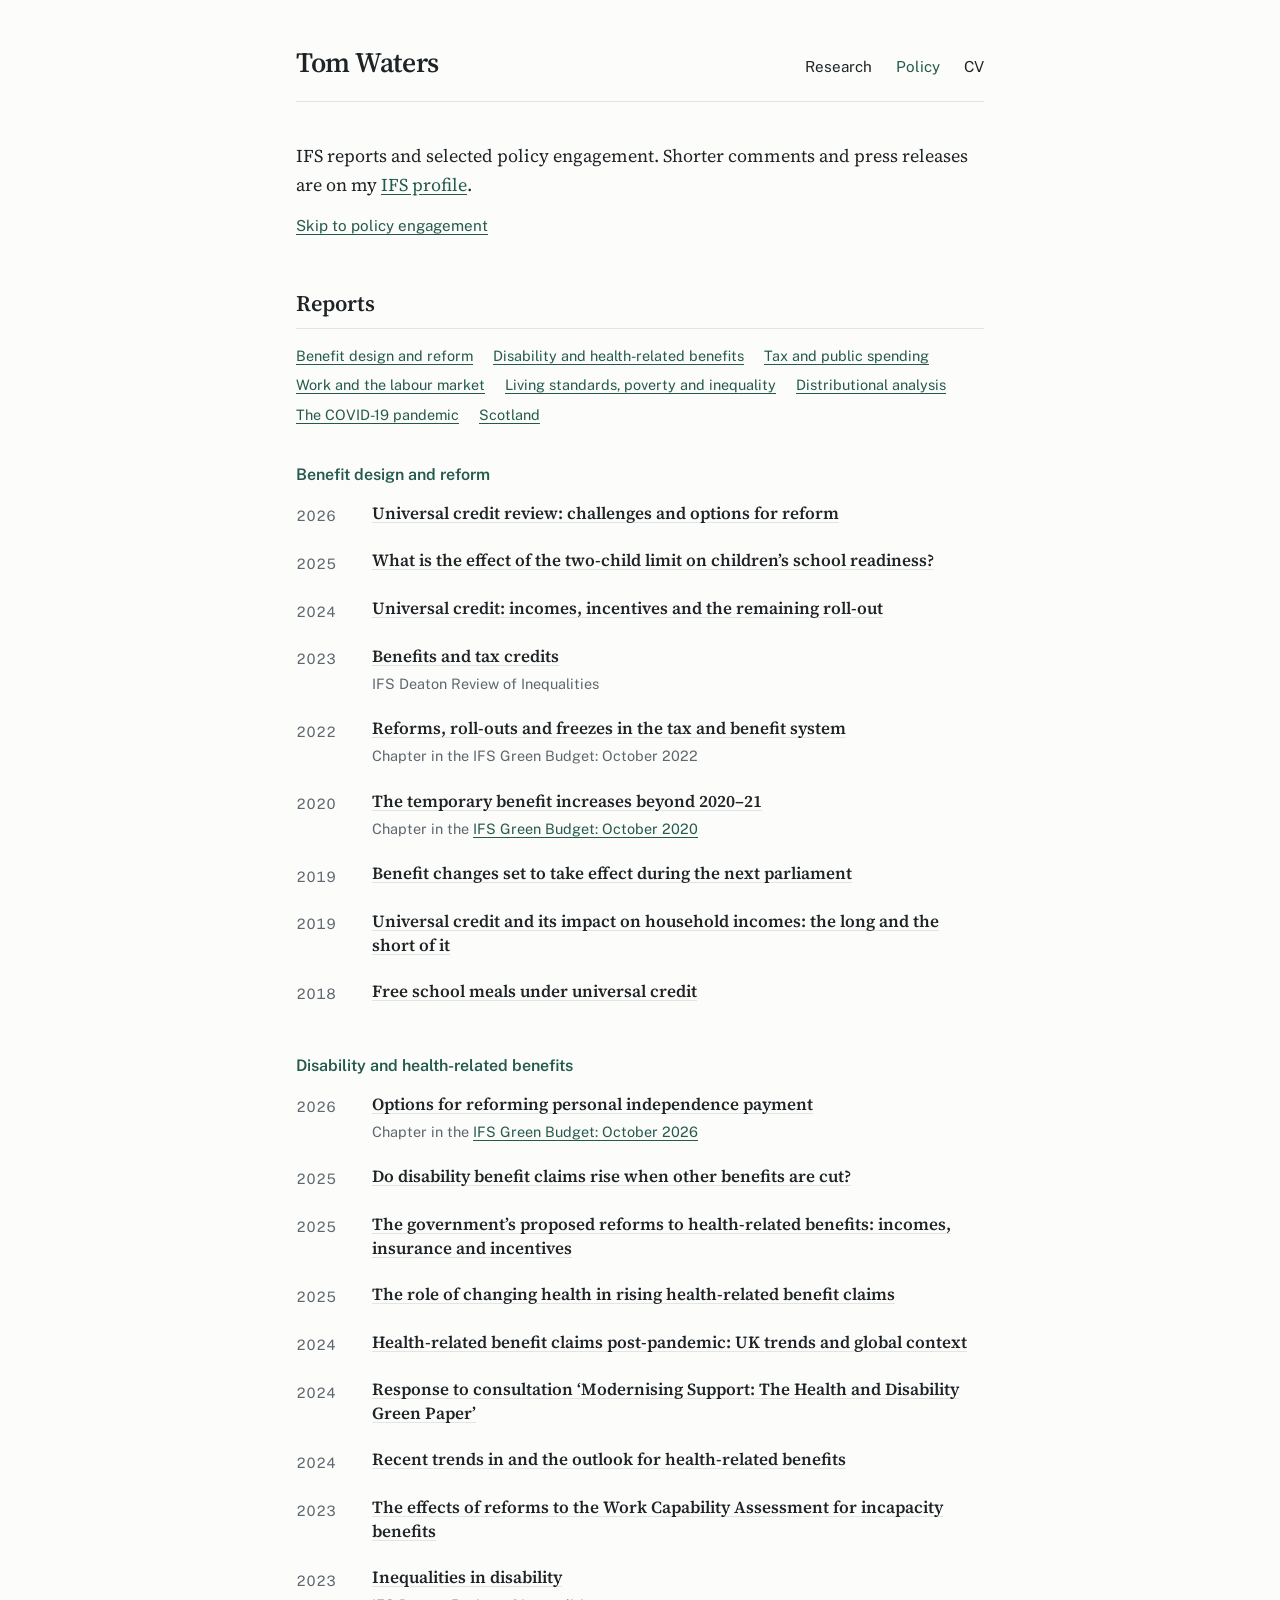
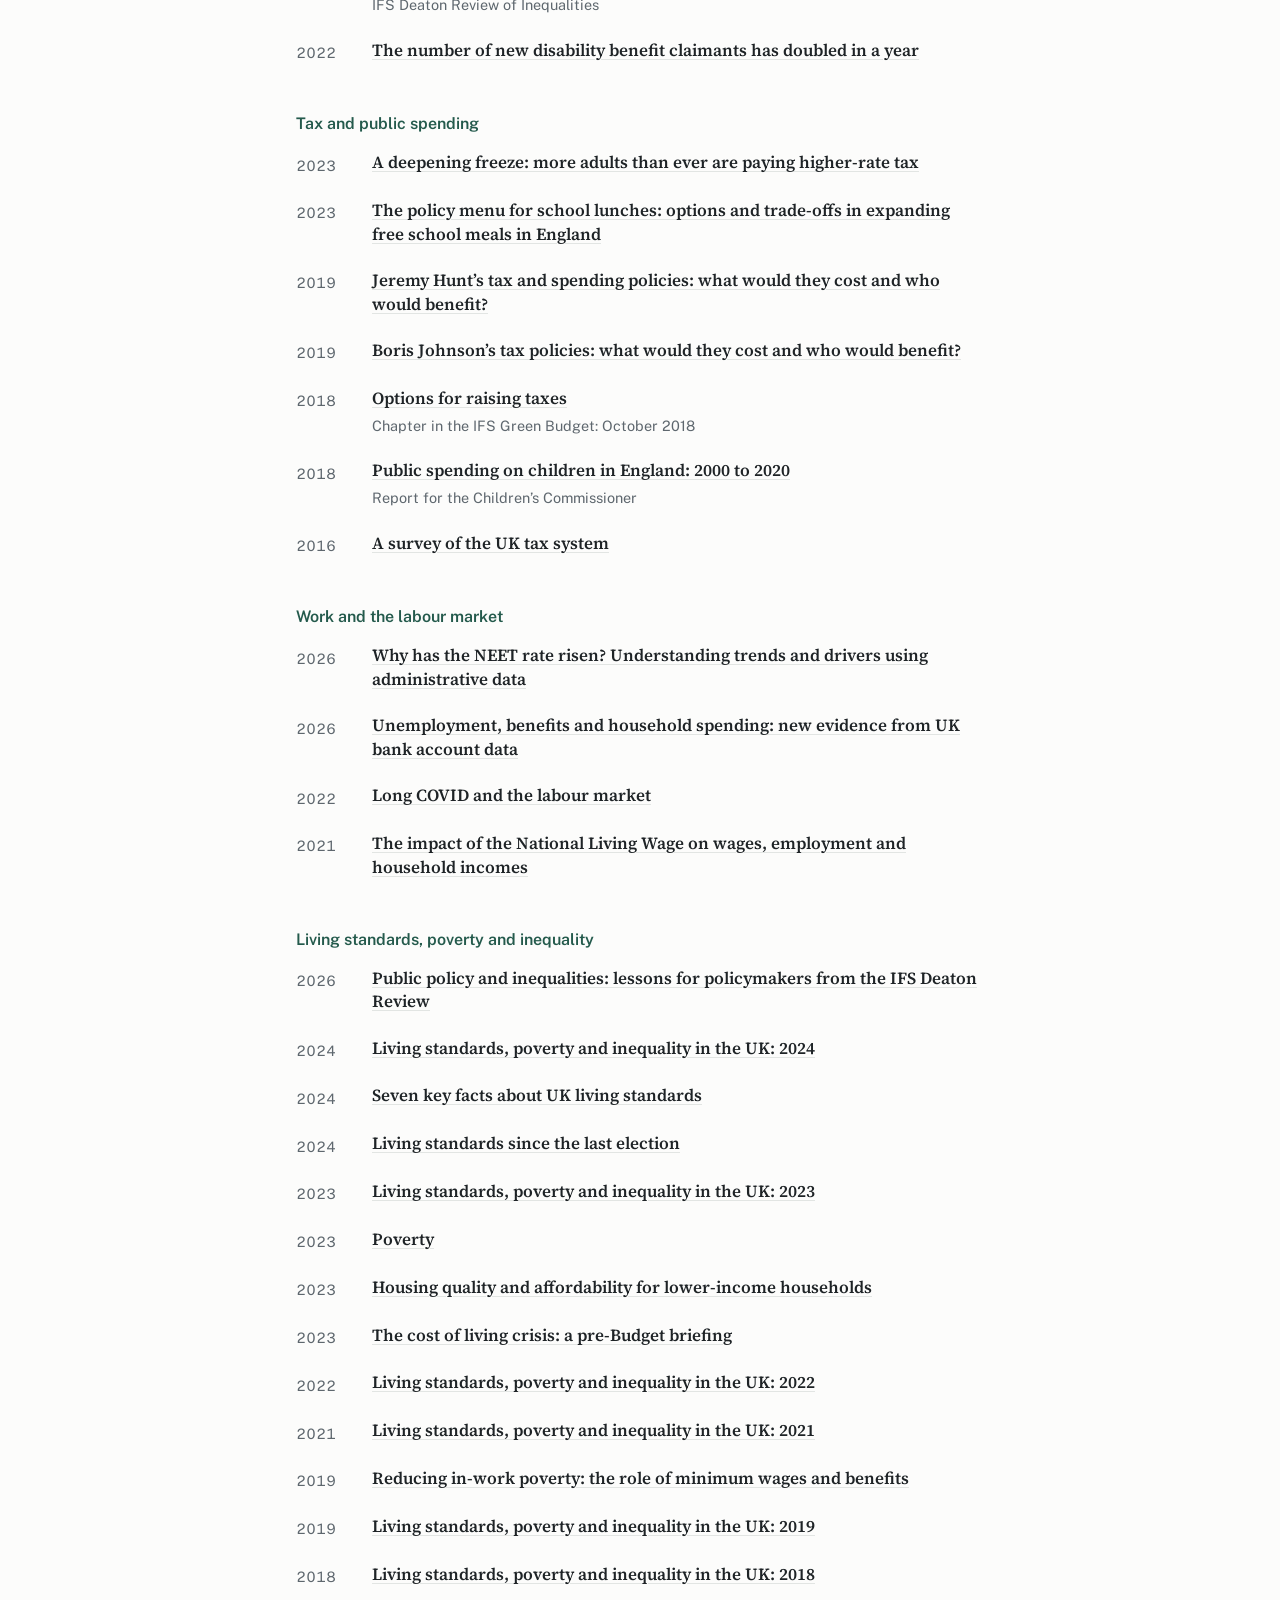
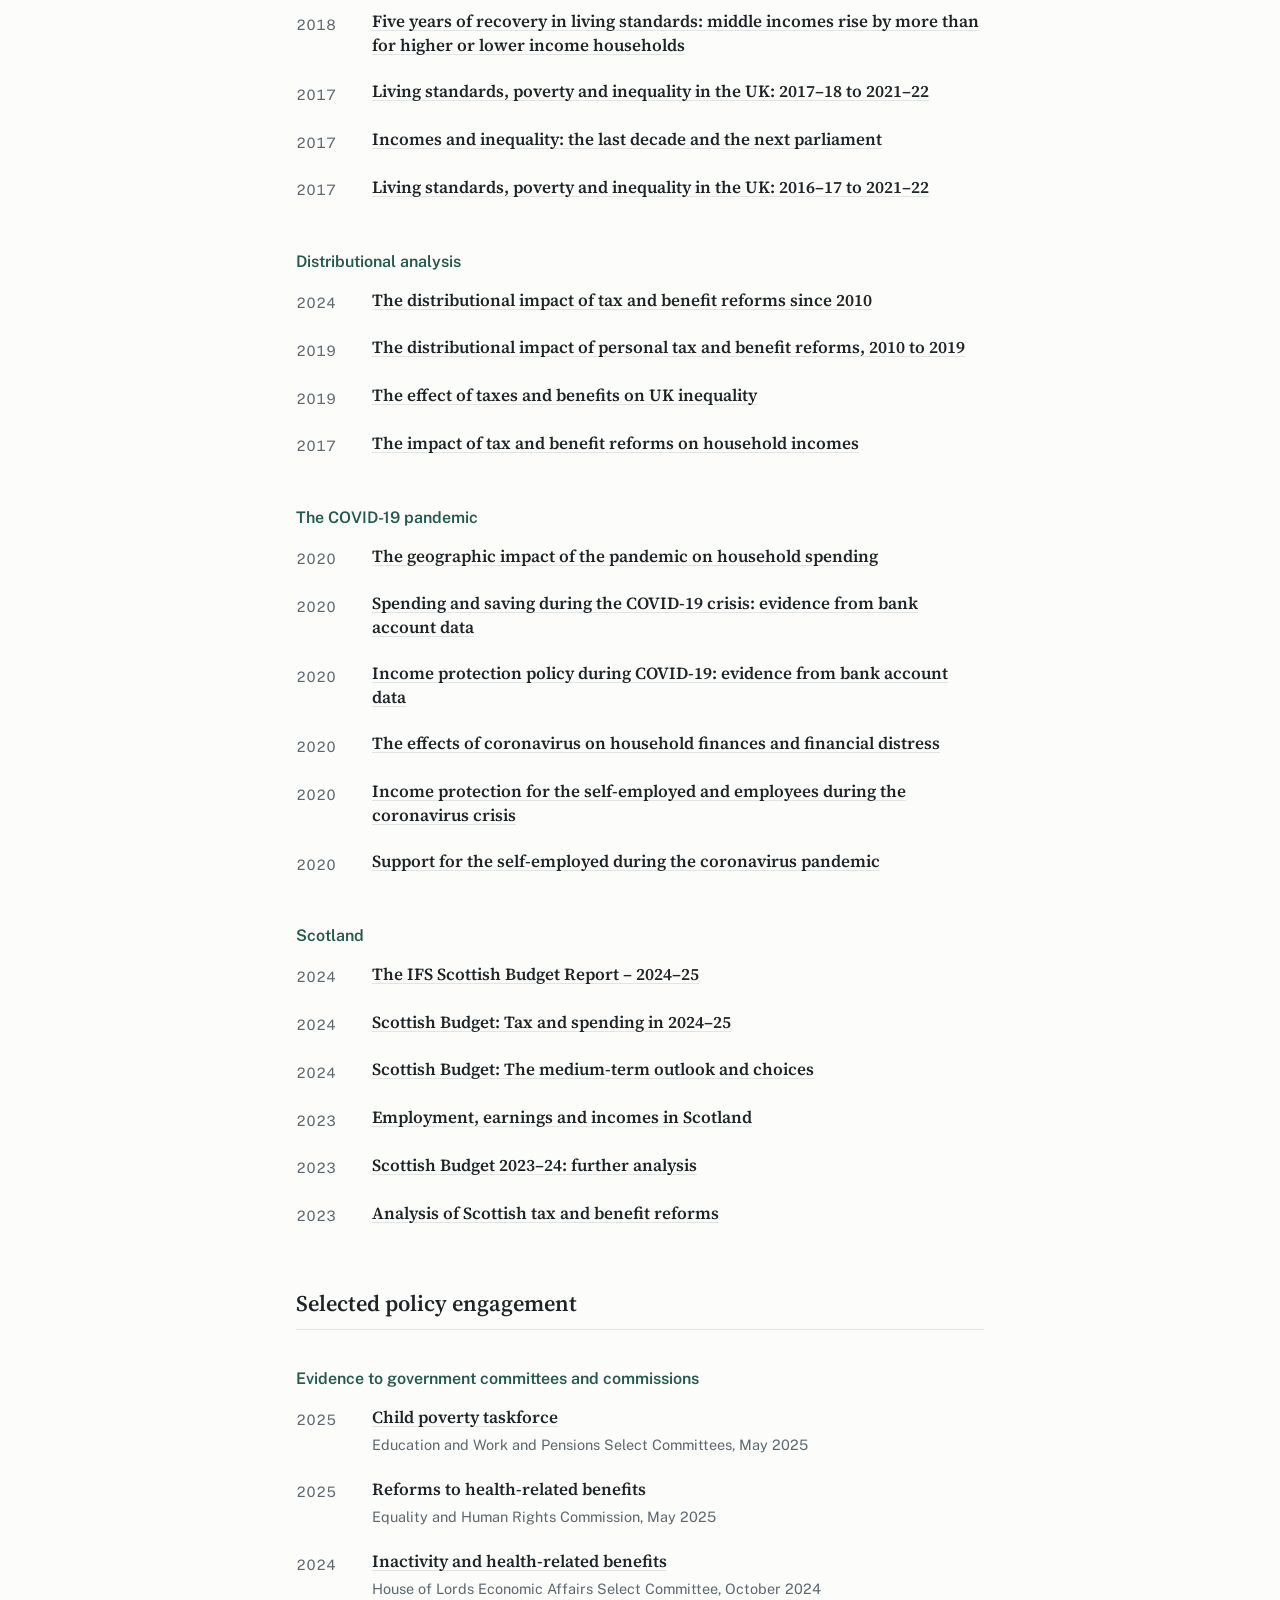
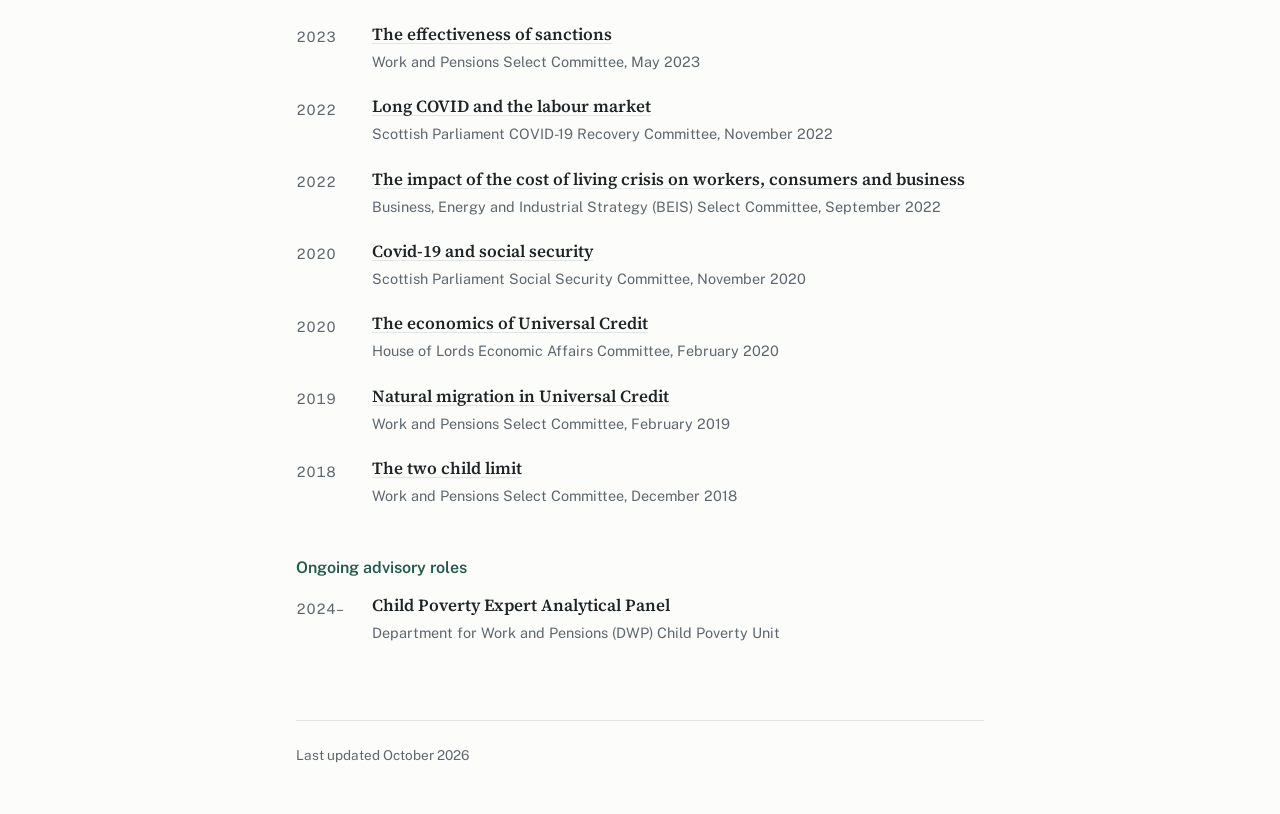
==== policy.html @ 3aaeecd8 "Reorder report categories; open external links in new tab" ====
<!DOCTYPE html>
<html lang="en-GB">
<head>
  <meta charset="utf-8">
  <meta name="viewport" content="width=device-width, initial-scale=1">
  <title>Policy | Tom Waters</title>
  <meta name="description" content="Tom Waters: IFS reports and selected policy engagement.">
  <link rel="icon" href="favicon.svg" type="image/svg+xml">
  <link rel="preconnect" href="https://fonts.googleapis.com">
  <link rel="preconnect" href="https://fonts.gstatic.com" crossorigin>
  <link href="https://fonts.googleapis.com/css2?family=Public+Sans:wght@400;500;600&family=Source+Serif+4:ital,opsz,wght@0,8..60,400;0,8..60,600;1,8..60,400&display=swap" rel="stylesheet">
  <link rel="stylesheet" href="style.css">
</head>
<body>
<div class="wrap">

  <header class="site-header">
    <a class="site-name" href="index.html">Tom Waters</a>
    <nav class="site-nav">
      <a href="index.html">Research</a>
      <a href="policy.html" aria-current="page">Policy</a>
      <a href="cv.pdf">CV</a>
    </nav>
  </header>

  <main>
    <!--
      To add an item, copy one <article class="entry"> ... </article> block and edit it.
      Keep each group in date order, newest first.
    -->

    <p class="lede">IFS reports and selected policy engagement. Shorter comments and press releases are on my <a href="https://ifs.org.uk/people/tom-waters">IFS profile</a>.</p>
    <p class="skip"><a href="#engagement">Skip to policy engagement</a></p>

    <h2 id="reports">Reports</h2>

    <nav class="toc" aria-label="Report categories">
      <a href="#benefit-design">Benefit design and reform</a>
      <a href="#disability">Disability and health-related benefits</a>
      <a href="#tax-spending">Tax and public spending</a>
      <a href="#labour-market">Work and the labour market</a>
      <a href="#living-standards">Living standards, poverty and inequality</a>
      <a href="#distributional">Distributional analysis</a>
      <a href="#covid">The COVID-19 pandemic</a>
      <a href="#scotland">Scotland</a>
    </nav>

    <h3 class="group" id="benefit-design">Benefit design and reform</h3>

    <article class="entry">
      <div class="year">2026</div>
      <div>
        <h4 class="title"><a href="https://ifs.org.uk/publications/universal-credit-review-challenges-and-options-reform">Universal credit review: challenges and options for reform</a></h4>
      </div>
    </article>

    <article class="entry">
      <div class="year">2025</div>
      <div>
        <h4 class="title"><a href="https://ifs.org.uk/publications/what-effect-two-child-limit-childrens-school-readiness">What is the effect of the two-child limit on children’s school readiness?</a></h4>
      </div>
    </article>

    <article class="entry">
      <div class="year">2024</div>
      <div>
        <h4 class="title"><a href="https://ifs.org.uk/publications/universal-credit-incomes-incentives-and-remaining-roll-out">Universal credit: incomes, incentives and the remaining roll-out</a></h4>
      </div>
    </article>

    <article class="entry">
      <div class="year">2023</div>
      <div>
        <h4 class="title"><a href="https://ifs.org.uk/publications/benefits-and-tax-credits">Benefits and tax credits</a></h4>
        <p class="meta">IFS Deaton Review of Inequalities</p>
      </div>
    </article>

    <article class="entry">
      <div class="year">2022</div>
      <div>
        <h4 class="title"><a href="https://ifs.org.uk/publications/reforms-roll-outs-and-freezes-tax-and-benefit-system">Reforms, roll-outs and freezes in the tax and benefit system</a></h4>
        <p class="meta">Chapter in the IFS Green Budget: October 2022</p>
      </div>
    </article>

    <article class="entry">
      <div class="year">2020</div>
      <div>
        <h4 class="title"><a href="https://ifs.org.uk/books/temporary-benefit-increases-beyond-2020-21">The temporary benefit increases beyond 2020–21</a></h4>
        <p class="meta">Chapter in the <a href="https://ifs.org.uk/publications/ifs-green-budget-2020">IFS Green Budget: October 2020</a></p>
      </div>
    </article>

    <article class="entry">
      <div class="year">2019</div>
      <div>
        <h4 class="title"><a href="https://ifs.org.uk/publications/benefit-changes-set-take-effect-during-next-parliament">Benefit changes set to take effect during the next parliament</a></h4>
      </div>
    </article>

    <article class="entry">
      <div class="year">2019</div>
      <div>
        <h4 class="title"><a href="https://ifs.org.uk/publications/universal-credit-and-its-impact-household-incomes-long-and-short-it">Universal credit and its impact on household incomes: the long and the short of it</a></h4>
      </div>
    </article>

    <article class="entry">
      <div class="year">2018</div>
      <div>
        <h4 class="title"><a href="https://ifs.org.uk/publications/free-school-meals-under-universal-credit">Free school meals under universal credit</a></h4>
      </div>
    </article>

    <h3 class="group" id="disability">Disability and health-related benefits</h3>

    <article class="entry">
      <div class="year">2026</div>
      <div>
        <h4 class="title"><a href="https://ifs.org.uk/publications/options-reforming-personal-independence-payment">Options for reforming personal independence payment</a></h4>
        <p class="meta">Chapter in the <a href="https://ifs.org.uk/publications/green-budget-2026-full-report">IFS Green Budget: October 2026</a></p>
      </div>
    </article>

    <article class="entry">
      <div class="year">2025</div>
      <div>
        <h4 class="title"><a href="https://ifs.org.uk/publications/do-disability-benefit-claims-rise-when-other-benefits-are-cut">Do disability benefit claims rise when other benefits are cut?</a></h4>
      </div>
    </article>

    <article class="entry">
      <div class="year">2025</div>
      <div>
        <h4 class="title"><a href="https://ifs.org.uk/publications/governments-proposed-reforms-health-related-benefits-incomes-insurance-and-incentives">The government’s proposed reforms to health-related benefits: incomes, insurance and incentives</a></h4>
      </div>
    </article>

    <article class="entry">
      <div class="year">2025</div>
      <div>
        <h4 class="title"><a href="https://ifs.org.uk/publications/role-changing-health-rising-health-related-benefit-claims">The role of changing health in rising health-related benefit claims</a></h4>
      </div>
    </article>

    <article class="entry">
      <div class="year">2024</div>
      <div>
        <h4 class="title"><a href="https://ifs.org.uk/publications/health-related-benefit-claims-post-pandemic-uk-trends-and-global-context">Health-related benefit claims post-pandemic: UK trends and global context</a></h4>
      </div>
    </article>

    <article class="entry">
      <div class="year">2024</div>
      <div>
        <h4 class="title"><a href="https://ifs.org.uk/publications/response-consultation-modernising-support-health-and-disability-green-paper">Response to consultation ‘Modernising Support: The Health and Disability Green Paper’</a></h4>
      </div>
    </article>

    <article class="entry">
      <div class="year">2024</div>
      <div>
        <h4 class="title"><a href="https://ifs.org.uk/publications/recent-trends-and-outlook-health-related-benefits">Recent trends in and the outlook for health-related benefits</a></h4>
      </div>
    </article>

    <article class="entry">
      <div class="year">2023</div>
      <div>
        <h4 class="title"><a href="https://ifs.org.uk/publications/effects-reforms-work-capability-assessment-incapacity-benefits">The effects of reforms to the Work Capability Assessment for incapacity benefits</a></h4>
      </div>
    </article>

    <article class="entry">
      <div class="year">2023</div>
      <div>
        <h4 class="title"><a href="https://ifs.org.uk/inequality/inequalities-in-disability/">Inequalities in disability</a></h4>
        <p class="meta">IFS Deaton Review of Inequalities</p>
      </div>
    </article>

    <article class="entry">
      <div class="year">2022</div>
      <div>
        <h4 class="title"><a href="https://ifs.org.uk/publications/number-new-disability-benefit-claimants-has-doubled-year">The number of new disability benefit claimants has doubled in a year</a></h4>
      </div>
    </article>

    <h3 class="group" id="tax-spending">Tax and public spending</h3>

    <article class="entry">
      <div class="year">2023</div>
      <div>
        <h4 class="title"><a href="https://ifs.org.uk/publications/deepening-freeze-more-adults-ever-are-paying-higher-rate-tax">A deepening freeze: more adults than ever are paying higher-rate tax</a></h4>
      </div>
    </article>

    <article class="entry">
      <div class="year">2023</div>
      <div>
        <h4 class="title"><a href="https://ifs.org.uk/publications/policy-menu-school-lunches-options-and-trade-offs-expanding-free-school-meals-england">The policy menu for school lunches: options and trade-offs in expanding free school meals in England</a></h4>
      </div>
    </article>

    <article class="entry">
      <div class="year">2019</div>
      <div>
        <h4 class="title"><a href="https://ifs.org.uk/publications/jeremy-hunts-tax-and-spending-policies-what-would-they-cost-and-who-would-benefit">Jeremy Hunt’s tax and spending policies: what would they cost and who would benefit?</a></h4>
      </div>
    </article>

    <article class="entry">
      <div class="year">2019</div>
      <div>
        <h4 class="title"><a href="https://ifs.org.uk/publications/boris-johnsons-tax-policies-what-would-they-cost-and-who-would-benefit">Boris Johnson’s tax policies: what would they cost and who would benefit?</a></h4>
      </div>
    </article>

    <article class="entry">
      <div class="year">2018</div>
      <div>
        <h4 class="title"><a href="https://ifs.org.uk/books/options-raising-taxes">Options for raising taxes</a></h4>
        <p class="meta">Chapter in the IFS Green Budget: October 2018</p>
      </div>
    </article>

    <article class="entry">
      <div class="year">2018</div>
      <div>
        <h4 class="title"><a href="https://ifs.org.uk/publications/public-spending-children-england-2000-2020">Public spending on children in England: 2000 to 2020</a></h4>
        <p class="meta">Report for the Children’s Commissioner</p>
      </div>
    </article>

    <article class="entry">
      <div class="year">2016</div>
      <div>
        <h4 class="title"><a href="https://ifs.org.uk/publications/survey-uk-tax-system">A survey of the UK tax system</a></h4>
      </div>
    </article>

    <h3 class="group" id="labour-market">Work and the labour market</h3>

    <article class="entry">
      <div class="year">2026</div>
      <div>
        <h4 class="title"><a href="https://ifs.org.uk/publications/why-has-neet-rate-risen-understanding-trends-and-drivers-using-administrative-data">Why has the NEET rate risen? Understanding trends and drivers using administrative data</a></h4>
      </div>
    </article>

    <article class="entry">
      <div class="year">2026</div>
      <div>
        <h4 class="title"><a href="https://ifs.org.uk/publications/unemployment-benefits-and-household-spending-new-evidence-uk-bank-account-data">Unemployment, benefits and household spending: new evidence from UK bank account data</a></h4>
      </div>
    </article>

    <article class="entry">
      <div class="year">2022</div>
      <div>
        <h4 class="title"><a href="https://ifs.org.uk/publications/long-covid-and-labour-market">Long COVID and the labour market</a></h4>
      </div>
    </article>

    <article class="entry">
      <div class="year">2021</div>
      <div>
        <h4 class="title"><a href="https://ifs.org.uk/publications/impact-national-living-wage-wages-employment-and-household-incomes">The impact of the National Living Wage on wages, employment and household incomes</a></h4>
      </div>
    </article>

    <h3 class="group" id="living-standards">Living standards, poverty and inequality</h3>

    <article class="entry">
      <div class="year">2026</div>
      <div>
        <h4 class="title"><a href="https://ifs.org.uk/publications/public-policy-and-inequalities-lessons-policymakers-ifs-deaton-review">Public policy and inequalities: lessons for policymakers from the IFS Deaton Review</a></h4>
      </div>
    </article>

    <article class="entry">
      <div class="year">2024</div>
      <div>
        <h4 class="title"><a href="https://ifs.org.uk/publications/living-standards-poverty-and-inequality-uk-2024">Living standards, poverty and inequality in the UK: 2024</a></h4>
      </div>
    </article>

    <article class="entry">
      <div class="year">2024</div>
      <div>
        <h4 class="title"><a href="https://ifs.org.uk/publications/seven-key-facts-about-uk-living-standards">Seven key facts about UK living standards</a></h4>
      </div>
    </article>

    <article class="entry">
      <div class="year">2024</div>
      <div>
        <h4 class="title"><a href="https://ifs.org.uk/publications/living-standards-last-election">Living standards since the last election</a></h4>
      </div>
    </article>

    <article class="entry">
      <div class="year">2023</div>
      <div>
        <h4 class="title"><a href="https://ifs.org.uk/publications/living-standards-poverty-and-inequality-uk-2023">Living standards, poverty and inequality in the UK: 2023</a></h4>
      </div>
    </article>

    <article class="entry">
      <div class="year">2023</div>
      <div>
        <h4 class="title"><a href="https://ifs.org.uk/publications/poverty-chapter">Poverty</a></h4>
      </div>
    </article>

    <article class="entry">
      <div class="year">2023</div>
      <div>
        <h4 class="title"><a href="https://ifs.org.uk/publications/housing-quality-and-affordability-lower-income-households">Housing quality and affordability for lower-income households</a></h4>
      </div>
    </article>

    <article class="entry">
      <div class="year">2023</div>
      <div>
        <h4 class="title"><a href="https://ifs.org.uk/publications/cost-living-crisis-pre-budget-briefing">The cost of living crisis: a pre-Budget briefing</a></h4>
      </div>
    </article>

    <article class="entry">
      <div class="year">2022</div>
      <div>
        <h4 class="title"><a href="https://ifs.org.uk/publications/living-standards-poverty-and-inequality-uk-2022">Living standards, poverty and inequality in the UK: 2022</a></h4>
      </div>
    </article>

    <article class="entry">
      <div class="year">2021</div>
      <div>
        <h4 class="title"><a href="https://ifs.org.uk/publications/living-standards-poverty-and-inequality-uk-2021-0">Living standards, poverty and inequality in the UK: 2021</a></h4>
      </div>
    </article>

    <article class="entry">
      <div class="year">2019</div>
      <div>
        <h4 class="title"><a href="https://ifs.org.uk/publications/reducing-work-poverty-role-minimum-wages-and-benefits">Reducing in-work poverty: the role of minimum wages and benefits</a></h4>
      </div>
    </article>

    <article class="entry">
      <div class="year">2019</div>
      <div>
        <h4 class="title"><a href="https://ifs.org.uk/publications/living-standards-poverty-and-inequality-uk-2019">Living standards, poverty and inequality in the UK: 2019</a></h4>
      </div>
    </article>

    <article class="entry">
      <div class="year">2018</div>
      <div>
        <h4 class="title"><a href="https://ifs.org.uk/publications/living-standards-poverty-and-inequality-uk-2018">Living standards, poverty and inequality in the UK: 2018</a></h4>
      </div>
    </article>

    <article class="entry">
      <div class="year">2018</div>
      <div>
        <h4 class="title"><a href="https://ifs.org.uk/publications/five-years-recovery-living-standards-middle-incomes-rise-more-higher-or-lower-income">Five years of recovery in living standards: middle incomes rise by more than for higher or lower income households</a></h4>
      </div>
    </article>

    <article class="entry">
      <div class="year">2017</div>
      <div>
        <h4 class="title"><a href="https://ifs.org.uk/publications/living-standards-poverty-and-inequality-uk-2017-18-2021-22">Living standards, poverty and inequality in the UK: 2017–18 to 2021–22</a></h4>
      </div>
    </article>

    <article class="entry">
      <div class="year">2017</div>
      <div>
        <h4 class="title"><a href="https://ifs.org.uk/publications/incomes-and-inequality-last-decade-and-next-parliament">Incomes and inequality: the last decade and the next parliament</a></h4>
      </div>
    </article>

    <article class="entry">
      <div class="year">2017</div>
      <div>
        <h4 class="title"><a href="https://ifs.org.uk/publications/living-standards-poverty-and-inequality-uk-2016-17-2021-22">Living standards, poverty and inequality in the UK: 2016–17 to 2021–22</a></h4>
      </div>
    </article>

    <h3 class="group" id="distributional">Distributional analysis</h3>

    <article class="entry">
      <div class="year">2024</div>
      <div>
        <h4 class="title"><a href="https://ifs.org.uk/publications/distributional-impact-tax-and-benefit-reforms-2010">The distributional impact of tax and benefit reforms since 2010</a></h4>
      </div>
    </article>

    <article class="entry">
      <div class="year">2019</div>
      <div>
        <h4 class="title"><a href="https://ifs.org.uk/publications/distributional-impact-personal-tax-and-benefit-reforms-2010-2019">The distributional impact of personal tax and benefit reforms, 2010 to 2019</a></h4>
      </div>
    </article>

    <article class="entry">
      <div class="year">2019</div>
      <div>
        <h4 class="title"><a href="https://ifs.org.uk/publications/effect-taxes-and-benefits-uk-inequality">The effect of taxes and benefits on UK inequality</a></h4>
      </div>
    </article>

    <article class="entry">
      <div class="year">2017</div>
      <div>
        <h4 class="title"><a href="https://ifs.org.uk/publications/impact-tax-and-benefit-reforms-household-incomes">The impact of tax and benefit reforms on household incomes</a></h4>
      </div>
    </article>

    <h3 class="group" id="covid">The COVID-19 pandemic</h3>

    <article class="entry">
      <div class="year">2020</div>
      <div>
        <h4 class="title"><a href="https://ifs.org.uk/publications/geographic-impact-pandemic-household-spending">The geographic impact of the pandemic on household spending</a></h4>
      </div>
    </article>

    <article class="entry">
      <div class="year">2020</div>
      <div>
        <h4 class="title"><a href="https://ifs.org.uk/publications/spending-and-saving-during-covid-19-crisis-evidence-bank-account-data">Spending and saving during the COVID-19 crisis: evidence from bank account data</a></h4>
      </div>
    </article>

    <article class="entry">
      <div class="year">2020</div>
      <div>
        <h4 class="title"><a href="https://ifs.org.uk/publications/income-protection-policy-during-covid-19-evidence-bank-account-data">Income protection policy during COVID-19: evidence from bank account data</a></h4>
      </div>
    </article>

    <article class="entry">
      <div class="year">2020</div>
      <div>
        <h4 class="title"><a href="https://ifs.org.uk/publications/effects-coronavirus-household-finances-and-financial-distress">The effects of coronavirus on household finances and financial distress</a></h4>
      </div>
    </article>

    <article class="entry">
      <div class="year">2020</div>
      <div>
        <h4 class="title"><a href="https://ifs.org.uk/publications/income-protection-self-employed-and-employees-during-coronavirus-crisis">Income protection for the self-employed and employees during the coronavirus crisis</a></h4>
      </div>
    </article>

    <article class="entry">
      <div class="year">2020</div>
      <div>
        <h4 class="title"><a href="https://ifs.org.uk/publications/support-self-employed-during-coronavirus-pandemic">Support for the self-employed during the coronavirus pandemic</a></h4>
      </div>
    </article>

    <h3 class="group" id="scotland">Scotland</h3>

    <article class="entry">
      <div class="year">2024</div>
      <div>
        <h4 class="title"><a href="https://ifs.org.uk/publications/ifs-scottish-budget-report-2024-25">The IFS Scottish Budget Report – 2024–25</a></h4>
      </div>
    </article>

    <article class="entry">
      <div class="year">2024</div>
      <div>
        <h4 class="title"><a href="https://ifs.org.uk/publications/scottish-budget-tax-and-spending-2024-25">Scottish Budget: Tax and spending in 2024–25</a></h4>
      </div>
    </article>

    <article class="entry">
      <div class="year">2024</div>
      <div>
        <h4 class="title"><a href="https://ifs.org.uk/publications/scottish-budget-medium-term-outlook-and-choices">Scottish Budget: The medium-term outlook and choices</a></h4>
      </div>
    </article>

    <article class="entry">
      <div class="year">2023</div>
      <div>
        <h4 class="title"><a href="https://ifs.org.uk/publications/employment-earnings-and-incomes-scotland">Employment, earnings and incomes in Scotland</a></h4>
      </div>
    </article>

    <article class="entry">
      <div class="year">2023</div>
      <div>
        <h4 class="title"><a href="https://ifs.org.uk/publications/scottish-budget-2023-24-further-analysis">Scottish Budget 2023–24: further analysis</a></h4>
      </div>
    </article>

    <article class="entry">
      <div class="year">2023</div>
      <div>
        <h4 class="title"><a href="https://ifs.org.uk/publications/analysis-scottish-tax-and-benefit-reforms">Analysis of Scottish tax and benefit reforms</a></h4>
      </div>
    </article>

    <h2 id="engagement">Selected policy engagement</h2>

    <h3 class="group">Evidence to government committees and commissions</h3>

    <article class="entry">
      <div class="year">2025</div>
      <div>
        <h4 class="title"><a href="https://parliamentlive.tv/Event/Index/bbf00927-3449-4294-9a73-3ec77266ec8a">Child poverty taskforce</a></h4>
        <p class="meta">Education and Work and Pensions Select Committees, May 2025</p>
      </div>
    </article>

    <article class="entry">
      <div class="year">2025</div>
      <div>
        <h4 class="title">Reforms to health-related benefits</h4>
        <p class="meta">Equality and Human Rights Commission, May 2025</p>
      </div>
    </article>

    <article class="entry">
      <div class="year">2024</div>
      <div>
        <h4 class="title"><a href="https://parliamentlive.tv/Event/Index/5ae83963-35c9-4f87-83b8-8cc08169b204">Inactivity and health-related benefits</a></h4>
        <p class="meta">House of Lords Economic Affairs Select Committee, October 2024</p>
      </div>
    </article>

    <article class="entry">
      <div class="year">2023</div>
      <div>
        <h4 class="title"><a href="https://parliamentlive.tv/Event/Index/87d347ff-5eba-4d66-8950-4d560652759c">The effectiveness of sanctions</a></h4>
        <p class="meta">Work and Pensions Select Committee, May 2023</p>
      </div>
    </article>

    <article class="entry">
      <div class="year">2022</div>
      <div>
        <h4 class="title"><a href="https://www.scottishparliament.tv/meeting/covid-19-recovery-committee-november-10-2022">Long COVID and the labour market</a></h4>
        <p class="meta">Scottish Parliament COVID-19 Recovery Committee, November 2022</p>
      </div>
    </article>

    <article class="entry">
      <div class="year">2022</div>
      <div>
        <h4 class="title"><a href="https://parliamentlive.tv/Event/Index/031056ba-0229-492d-93ab-b65f804a3c28">The impact of the cost of living crisis on workers, consumers and business</a></h4>
        <p class="meta">Business, Energy and Industrial Strategy (BEIS) Select Committee, September 2022</p>
      </div>
    </article>

    <article class="entry">
      <div class="year">2020</div>
      <div>
        <h4 class="title"><a href="https://www.scottishparliament.tv/meeting/social-security-committee-november-5-2020">Covid-19 and social security</a></h4>
        <p class="meta">Scottish Parliament Social Security Committee, November 2020</p>
      </div>
    </article>

    <article class="entry">
      <div class="year">2020</div>
      <div>
        <h4 class="title"><a href="https://parliamentlive.tv/Event/Index/6aa52552-e72f-40b3-9806-22bf205a7e9d">The economics of Universal Credit</a></h4>
        <p class="meta">House of Lords Economic Affairs Committee, February 2020</p>
      </div>
    </article>

    <article class="entry">
      <div class="year">2019</div>
      <div>
        <h4 class="title"><a href="https://parliamentlive.tv/Event/Index/47991d19-2b50-41ac-80b9-b9f9dc1c4873">Natural migration in Universal Credit</a></h4>
        <p class="meta">Work and Pensions Select Committee, February 2019</p>
      </div>
    </article>

    <article class="entry">
      <div class="year">2018</div>
      <div>
        <h4 class="title"><a href="https://parliamentlive.tv/Event/Index/694fc827-6e95-48e6-b6a6-8674bd1aebd7">The two child limit</a></h4>
        <p class="meta">Work and Pensions Select Committee, December 2018</p>
      </div>
    </article>

    <h3 class="group">Ongoing advisory roles</h3>

    <article class="entry">
      <div class="year">2024–</div>
      <div>
        <h4 class="title">Child Poverty Expert Analytical Panel</h4>
        <p class="meta">Department for Work and Pensions (DWP) Child Poverty Unit</p>
      </div>
    </article>
  </main>

  <footer>Last updated October 2026</footer>
</div>
<script>
  // Open links to other websites in a new tab
  document.querySelectorAll('a[href^="http"]').forEach(function (a) {
    if (a.hostname !== location.hostname) { a.target = '_blank'; a.rel = 'noopener'; }
  });
</script>
</body>
</html>
---- style.css ----
/* Shared styles for all pages */
:root {
  --bg: #FCFCFB;
  --text: #1E2326;
  --muted: #5E676E;
  --accent: #245A4C;
  --rule: #E2E5E3;
  --panel: #F2F5F3;
  --serif: "Source Serif 4", Georgia, "Times New Roman", serif;
  --sans: "Public Sans", "Segoe UI", system-ui, -apple-system, Helvetica, Arial, sans-serif;
  color-scheme: light;
}
@media (prefers-color-scheme: dark) {
  :root:not([data-theme="light"]) {
    --bg: #15191B;
    --text: #E4E8E6;
    --muted: #9AA5A0;
    --accent: #86C7B3;
    --rule: #2B3335;
    --panel: #1D2325;
    color-scheme: dark;
  }
}
:root[data-theme="dark"] {
  --bg: #15191B;
  --text: #E4E8E6;
  --muted: #9AA5A0;
  --accent: #86C7B3;
  --rule: #2B3335;
  --panel: #1D2325;
  color-scheme: dark;
}

*, *::before, *::after { box-sizing: border-box; }
[hidden] { display: none !important; }

body {
  margin: 0;
  background: var(--bg);
  color: var(--text);
  font-family: var(--serif);
  font-size: 1.0625rem;
  line-height: 1.6;
}
.wrap { max-width: 46rem; margin: 0 auto; padding: 0 1.5rem; }

a { color: var(--accent); text-underline-offset: 0.18em; }
a:hover { text-decoration-thickness: 2px; }
:focus-visible { outline: 2px solid var(--accent); outline-offset: 2px; border-radius: 2px; }

/* Header */
.site-header {
  display: flex; flex-wrap: wrap; align-items: baseline; justify-content: space-between;
  gap: 0.5rem 2rem; padding: 2.5rem 0 1rem; border-bottom: 1px solid var(--rule);
}
.site-name { font-size: 1.75rem; font-weight: 600; letter-spacing: -0.01em; color: var(--text); text-decoration: none; }
.site-nav { display: flex; gap: 1.5rem; font-family: var(--sans); font-size: 0.95rem; }
.site-nav a { color: var(--text); text-decoration: none; }
.site-nav a:hover { color: var(--accent); text-decoration: underline; }

/* Intro */
.intro { display: flex; gap: 2rem; align-items: flex-start; margin: 2.5rem 0 1rem; }
.intro img { width: 175px; height: 175px; object-fit: cover; object-position: center top; border-radius: 6px; flex-shrink: 0; }
.intro p { margin: 0 0 0.9rem; font-size: 1.125rem; }
.contact { display: flex; flex-wrap: wrap; gap: 0.4rem 1.4rem; font-family: var(--sans); font-size: 0.95rem; margin-top: 1.2rem; }

/* Sections */
h2 {
  font-size: 1.4rem; font-weight: 600; margin: 3rem 0 0.5rem;
  padding-bottom: 0.4rem; border-bottom: 1px solid var(--rule);
}
.note { font-family: var(--sans); font-size: 0.9rem; color: var(--muted); margin: 2.5rem 0 0; }

/* Paper entries: year in a left column, details stacked on the right */
.paper { display: grid; grid-template-columns: 3.5rem 1fr; gap: 0 1.25rem; padding: 1.1rem 0; }
.year { font-family: var(--sans); font-size: 0.9rem; color: var(--muted); padding-top: 0.15rem; font-variant-numeric: tabular-nums; }
.title { font-size: 1.125rem; font-weight: 600; line-height: 1.35; margin: 0; }
.authors { font-family: var(--sans); font-size: 0.93rem; color: var(--muted); margin: 0.3rem 0 0; }
.venue { margin: 0.15rem 0 0; font-size: 1rem; }
.actions { display: flex; flex-wrap: wrap; gap: 0.5rem; margin-top: 0.6rem; }
.btn {
  font-family: var(--sans); font-size: 0.85rem; font-weight: 500; line-height: 1.4;
  color: var(--accent); background: transparent; border: 1px solid var(--rule);
  border-radius: 4px; padding: 0.2rem 0.65rem; text-decoration: none; cursor: pointer;
}
.btn:hover { border-color: var(--accent); }
.abstract-toggle::after {
  content: ""; display: inline-block; width: 0.38em; height: 0.38em; margin-left: 0.45em;
  border-right: 1.5px solid currentColor; border-bottom: 1.5px solid currentColor;
  transform: translateY(-0.2em) rotate(45deg); transition: transform 0.15s ease;
}
.abstract-toggle[aria-expanded="true"]::after { transform: translateY(0.05em) rotate(-135deg); }
.abstract-toggle[aria-expanded="true"] { border-color: var(--accent); }
.abstract {
  margin-top: 0.75rem; padding: 0.85rem 1rem; background: var(--panel);
  border-left: 3px solid var(--accent); font-size: 1rem; line-height: 1.65;
}
.abstract p { margin: 0; }

footer {
  margin-top: 4rem; padding: 1.5rem 0 3rem; border-top: 1px solid var(--rule);
  font-family: var(--sans); font-size: 0.85rem; color: var(--muted);
}


/* Policy page */
.site-nav a[aria-current="page"] { color: var(--accent); }
.lede { font-size: 1.125rem; margin: 2.5rem 0 0; }
.skip { font-family: var(--sans); font-size: 0.95rem; margin: 0.9rem 0 0; }
h3.group {
  font-family: var(--sans); font-size: 1rem; font-weight: 600; color: var(--accent);
  margin: 2.25rem 0 0.2rem; scroll-margin-top: 1rem;
}
.toc { display: flex; flex-wrap: wrap; gap: 0.4rem 1.25rem; font-family: var(--sans); font-size: 0.9rem; margin: 0.9rem 0 0; }
.entry { display: grid; grid-template-columns: 3.5rem 1fr; gap: 0 1.25rem; padding: 0.7rem 0; }
.entry .title { font-size: 1.0625rem; line-height: 1.4; }
.title a { color: var(--text); text-decoration: underline; text-decoration-color: var(--rule); text-decoration-thickness: 1px; }
.title a:hover { color: var(--accent); text-decoration-color: currentColor; }
.meta { font-family: var(--sans); font-size: 0.9rem; color: var(--muted); margin: 0.2rem 0 0; }
.placeholder { font-family: var(--sans); font-size: 0.9rem; color: var(--muted); margin: 0.7rem 0 0; }

@media (max-width: 600px) {
  .intro { flex-direction: column; gap: 1.25rem; }
  .intro img { width: 138px; height: 138px; }
  .paper, .entry { grid-template-columns: 1fr; }
  .year { padding-top: 0; margin-bottom: 0.1rem; }
  .year:empty { display: none; }
}
@media (prefers-reduced-motion: reduce) {
  .abstract-toggle::after { transition: none; }
}
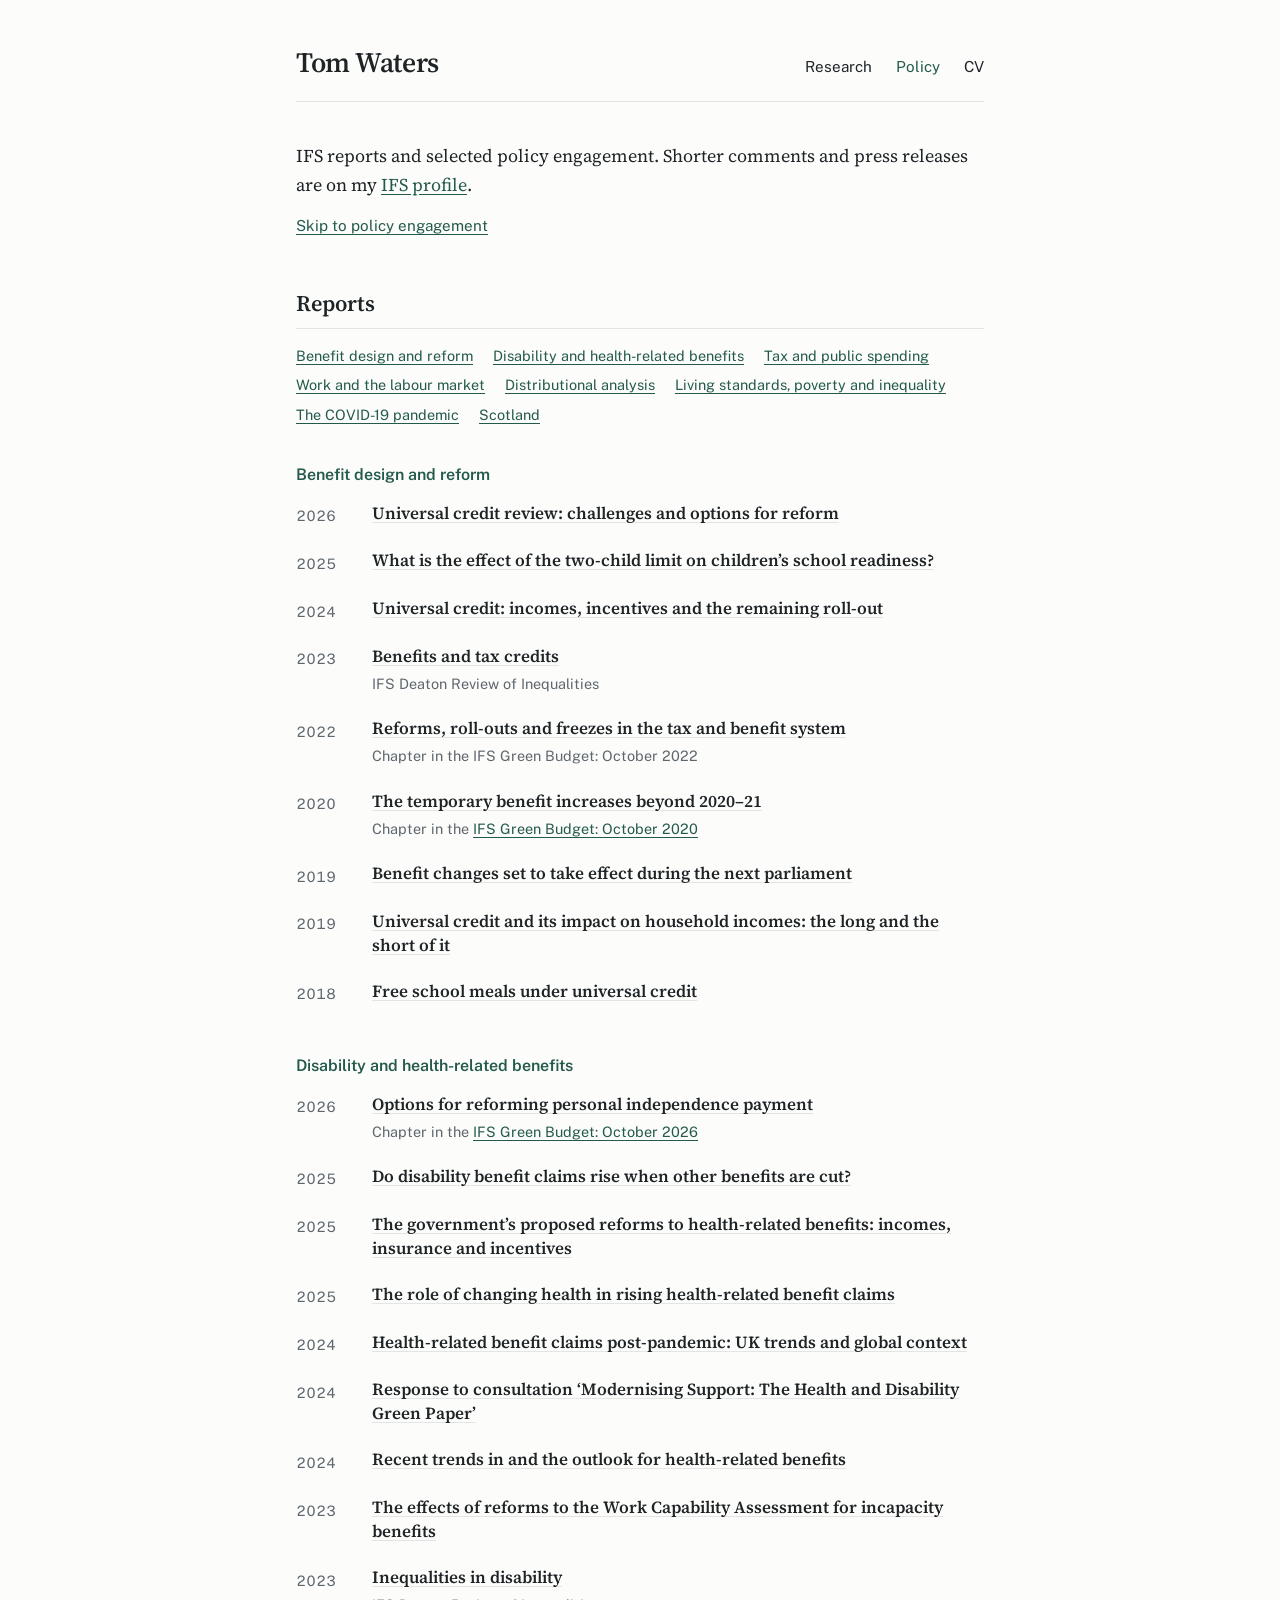
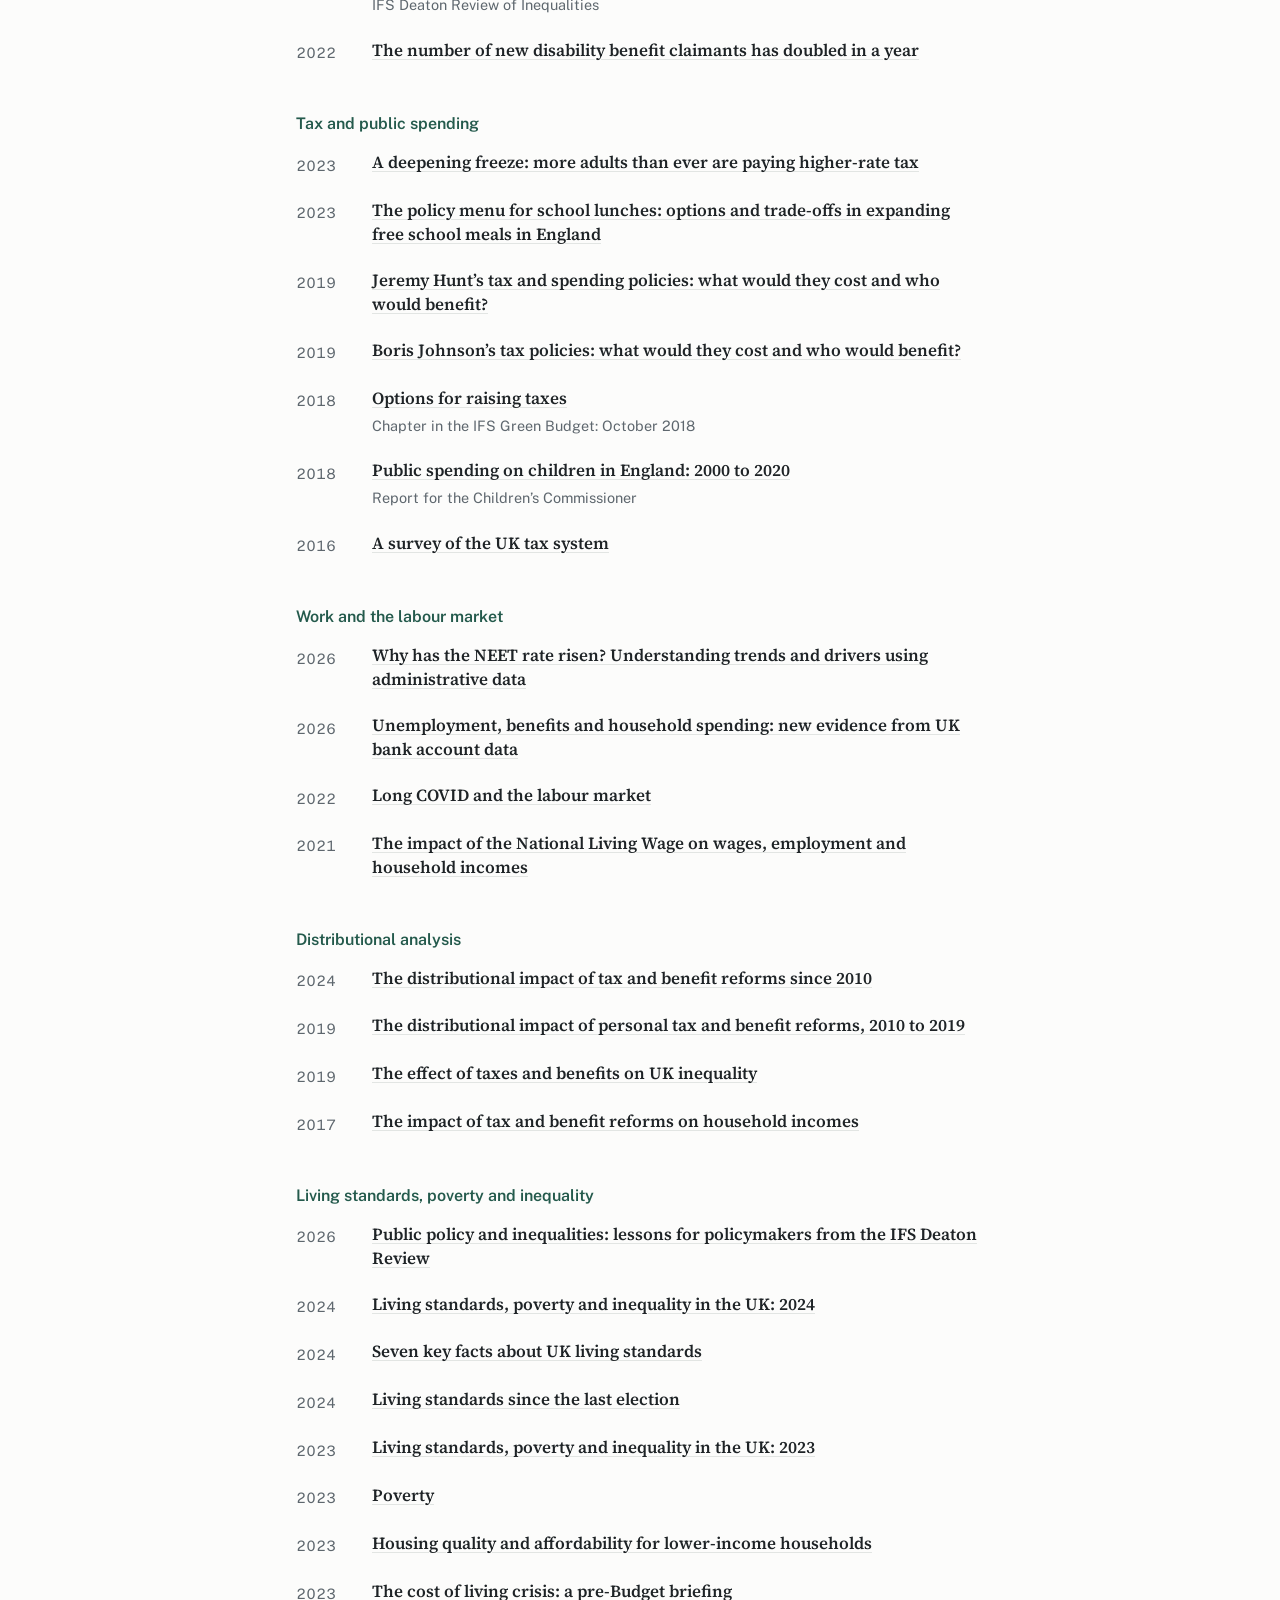
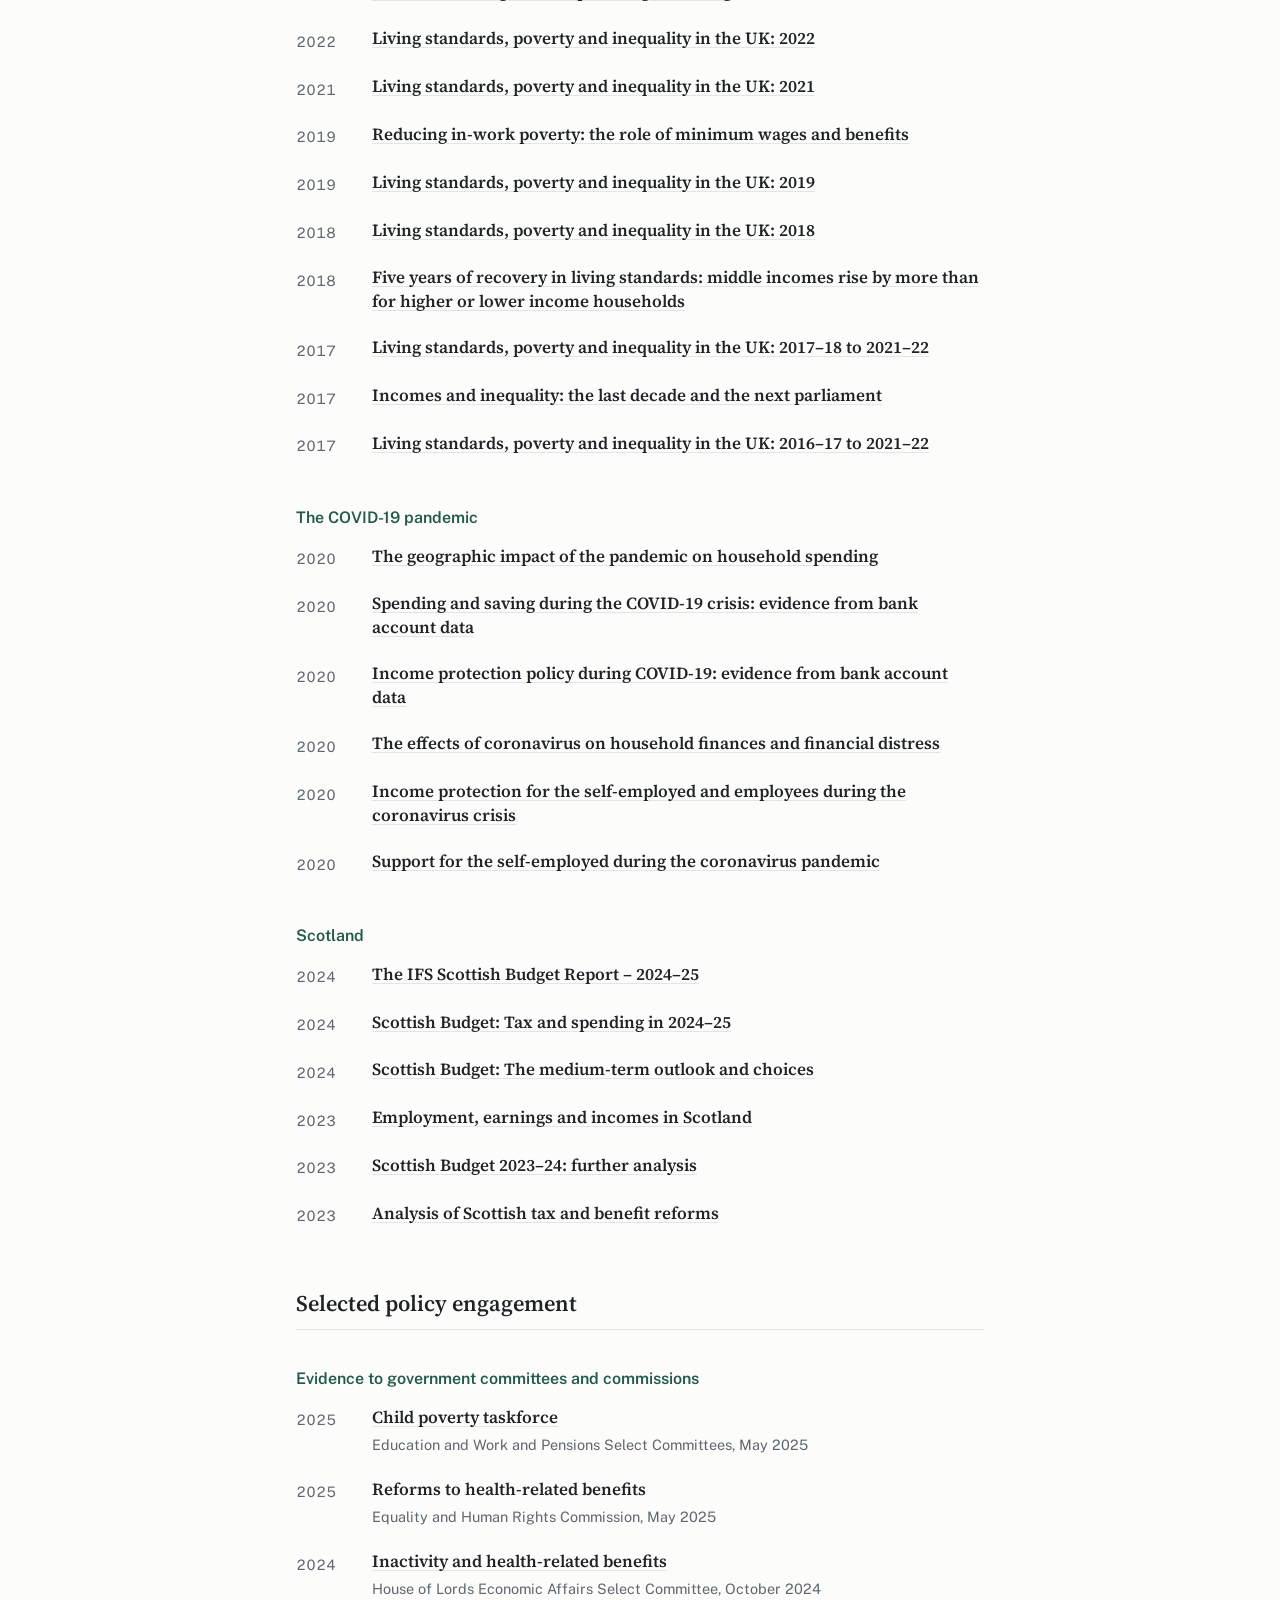
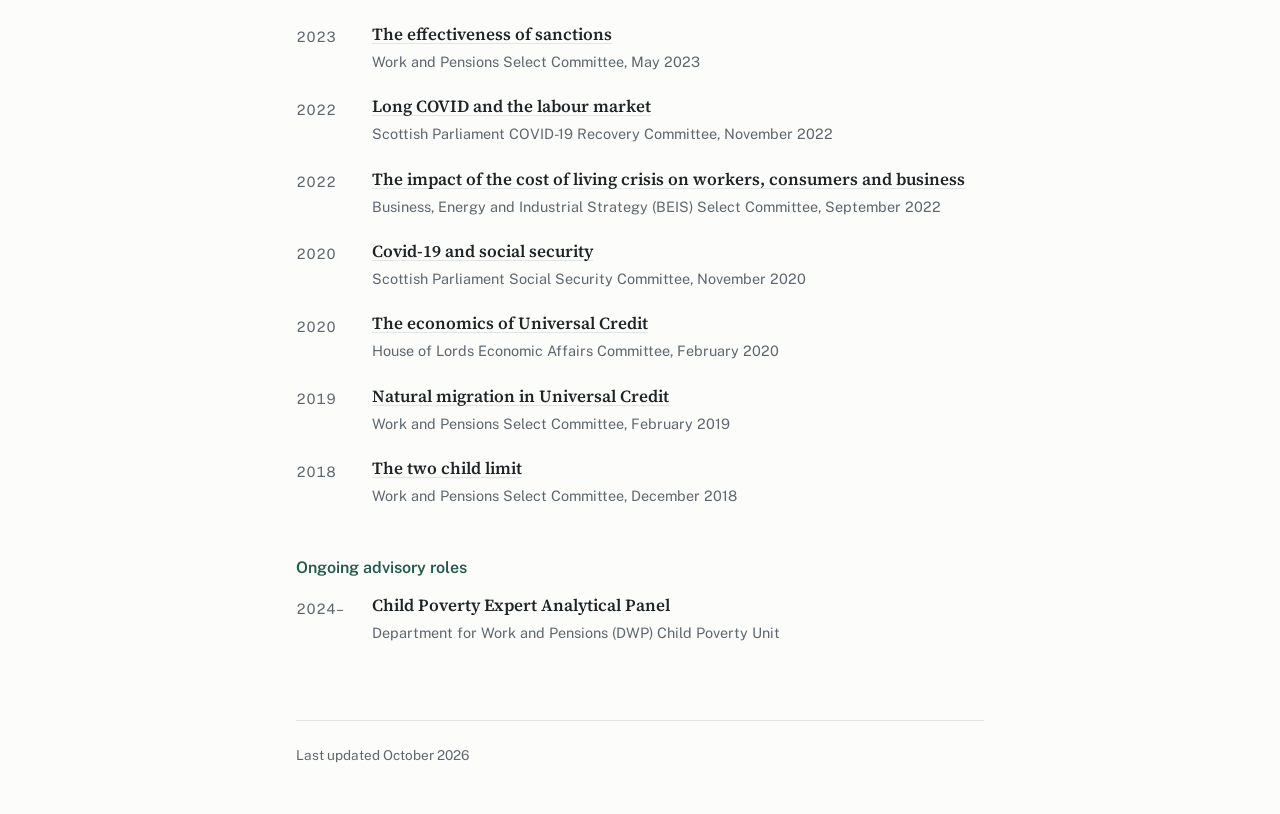
==== commit 76b42f87: "Move Living standards after Distributional analysis" ====
--- a/policy.html
+++ b/policy.html
@@ -39,8 +39,8 @@
       <a href="#disability">Disability and health-related benefits</a>
       <a href="#tax-spending">Tax and public spending</a>
       <a href="#labour-market">Work and the labour market</a>
+      <a href="#distributional">Distributional analysis</a>
       <a href="#living-standards">Living standards, poverty and inequality</a>
-      <a href="#distributional">Distributional analysis</a>
       <a href="#covid">The COVID-19 pandemic</a>
       <a href="#scotland">Scotland</a>
     </nav>
@@ -270,6 +270,36 @@
       </div>
     </article>
 
+    <h3 class="group" id="distributional">Distributional analysis</h3>
+
+    <article class="entry">
+      <div class="year">2024</div>
+      <div>
+        <h4 class="title"><a href="https://ifs.org.uk/publications/distributional-impact-tax-and-benefit-reforms-2010">The distributional impact of tax and benefit reforms since 2010</a></h4>
+      </div>
+    </article>
+
+    <article class="entry">
+      <div class="year">2019</div>
+      <div>
+        <h4 class="title"><a href="https://ifs.org.uk/publications/distributional-impact-personal-tax-and-benefit-reforms-2010-2019">The distributional impact of personal tax and benefit reforms, 2010 to 2019</a></h4>
+      </div>
+    </article>
+
+    <article class="entry">
+      <div class="year">2019</div>
+      <div>
+        <h4 class="title"><a href="https://ifs.org.uk/publications/effect-taxes-and-benefits-uk-inequality">The effect of taxes and benefits on UK inequality</a></h4>
+      </div>
+    </article>
+
+    <article class="entry">
+      <div class="year">2017</div>
+      <div>
+        <h4 class="title"><a href="https://ifs.org.uk/publications/impact-tax-and-benefit-reforms-household-incomes">The impact of tax and benefit reforms on household incomes</a></h4>
+      </div>
+    </article>
+
     <h3 class="group" id="living-standards">Living standards, poverty and inequality</h3>
 
     <article class="entry">
@@ -388,36 +418,6 @@
       <div class="year">2017</div>
       <div>
         <h4 class="title"><a href="https://ifs.org.uk/publications/living-standards-poverty-and-inequality-uk-2016-17-2021-22">Living standards, poverty and inequality in the UK: 2016–17 to 2021–22</a></h4>
-      </div>
-    </article>
-
-    <h3 class="group" id="distributional">Distributional analysis</h3>
-
-    <article class="entry">
-      <div class="year">2024</div>
-      <div>
-        <h4 class="title"><a href="https://ifs.org.uk/publications/distributional-impact-tax-and-benefit-reforms-2010">The distributional impact of tax and benefit reforms since 2010</a></h4>
-      </div>
-    </article>
-
-    <article class="entry">
-      <div class="year">2019</div>
-      <div>
-        <h4 class="title"><a href="https://ifs.org.uk/publications/distributional-impact-personal-tax-and-benefit-reforms-2010-2019">The distributional impact of personal tax and benefit reforms, 2010 to 2019</a></h4>
-      </div>
-    </article>
-
-    <article class="entry">
-      <div class="year">2019</div>
-      <div>
-        <h4 class="title"><a href="https://ifs.org.uk/publications/effect-taxes-and-benefits-uk-inequality">The effect of taxes and benefits on UK inequality</a></h4>
-      </div>
-    </article>
-
-    <article class="entry">
-      <div class="year">2017</div>
-      <div>
-        <h4 class="title"><a href="https://ifs.org.uk/publications/impact-tax-and-benefit-reforms-household-incomes">The impact of tax and benefit reforms on household incomes</a></h4>
       </div>
     </article>
 
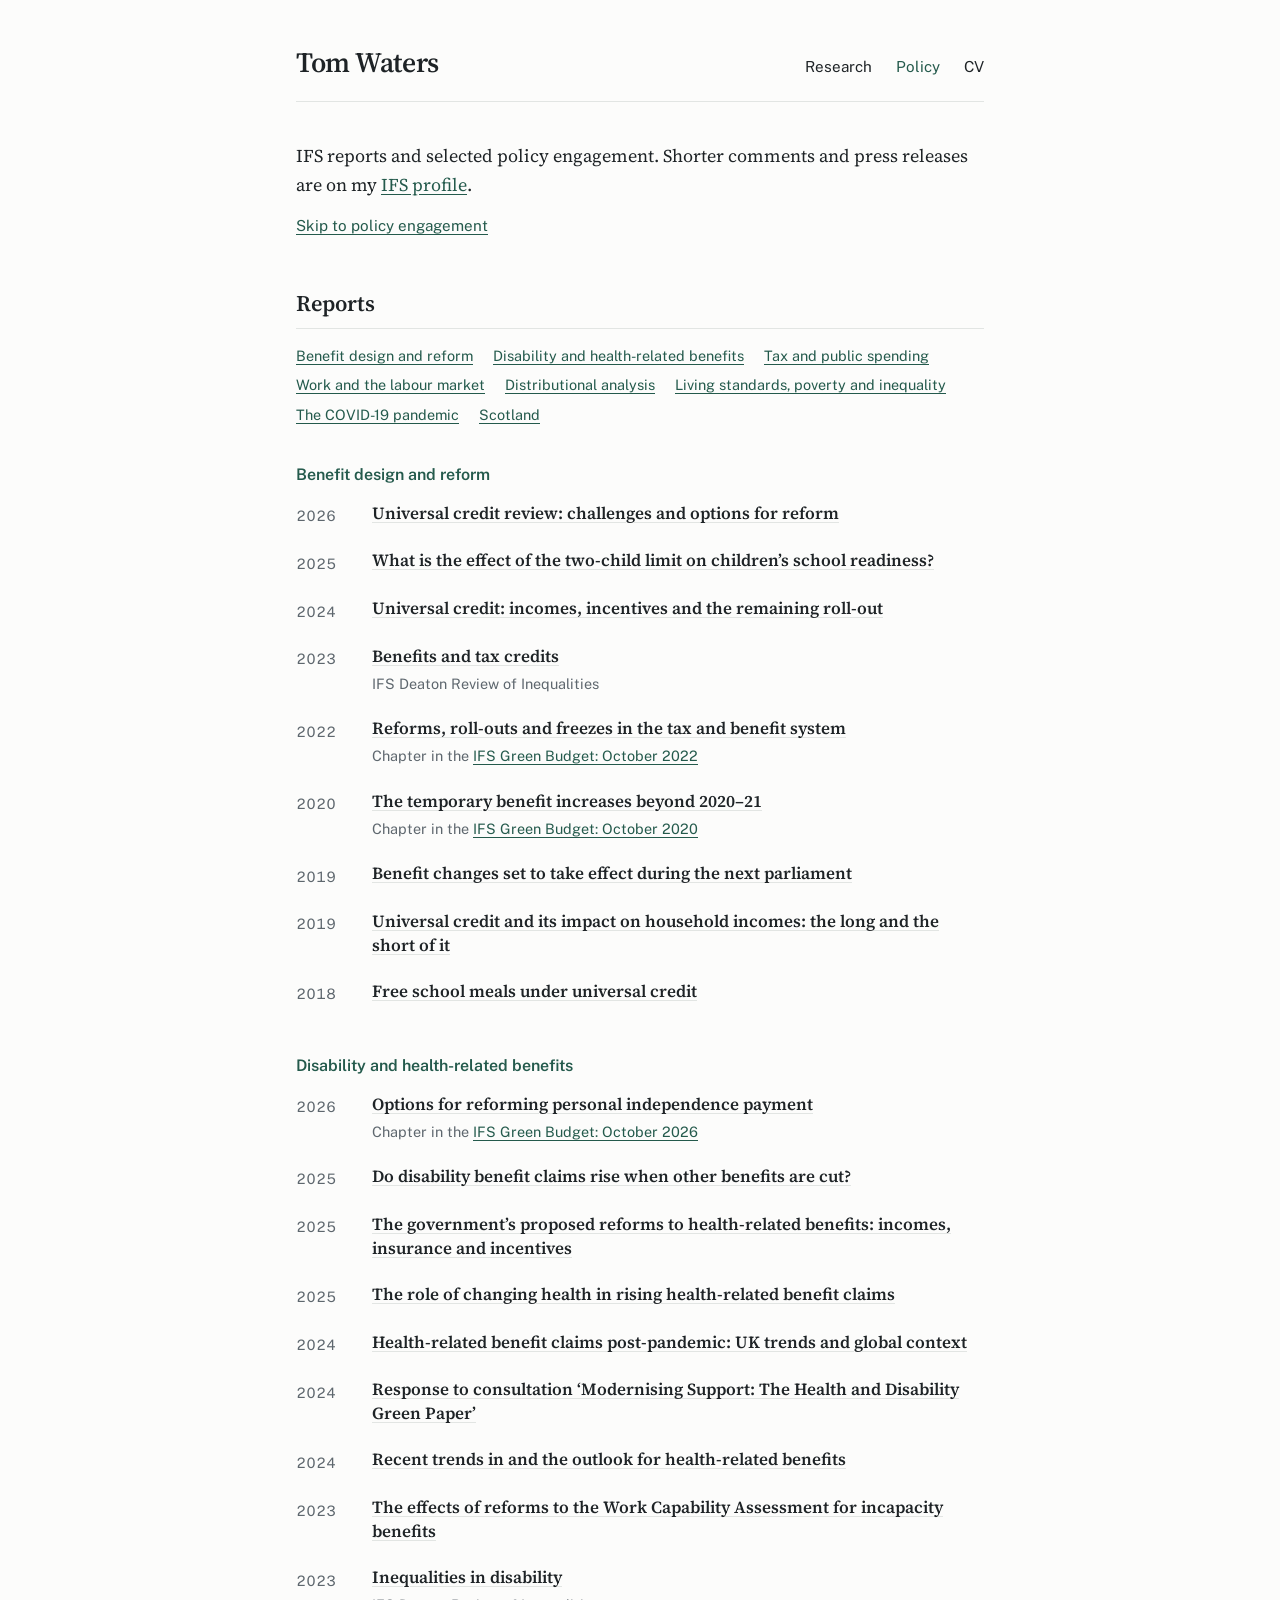
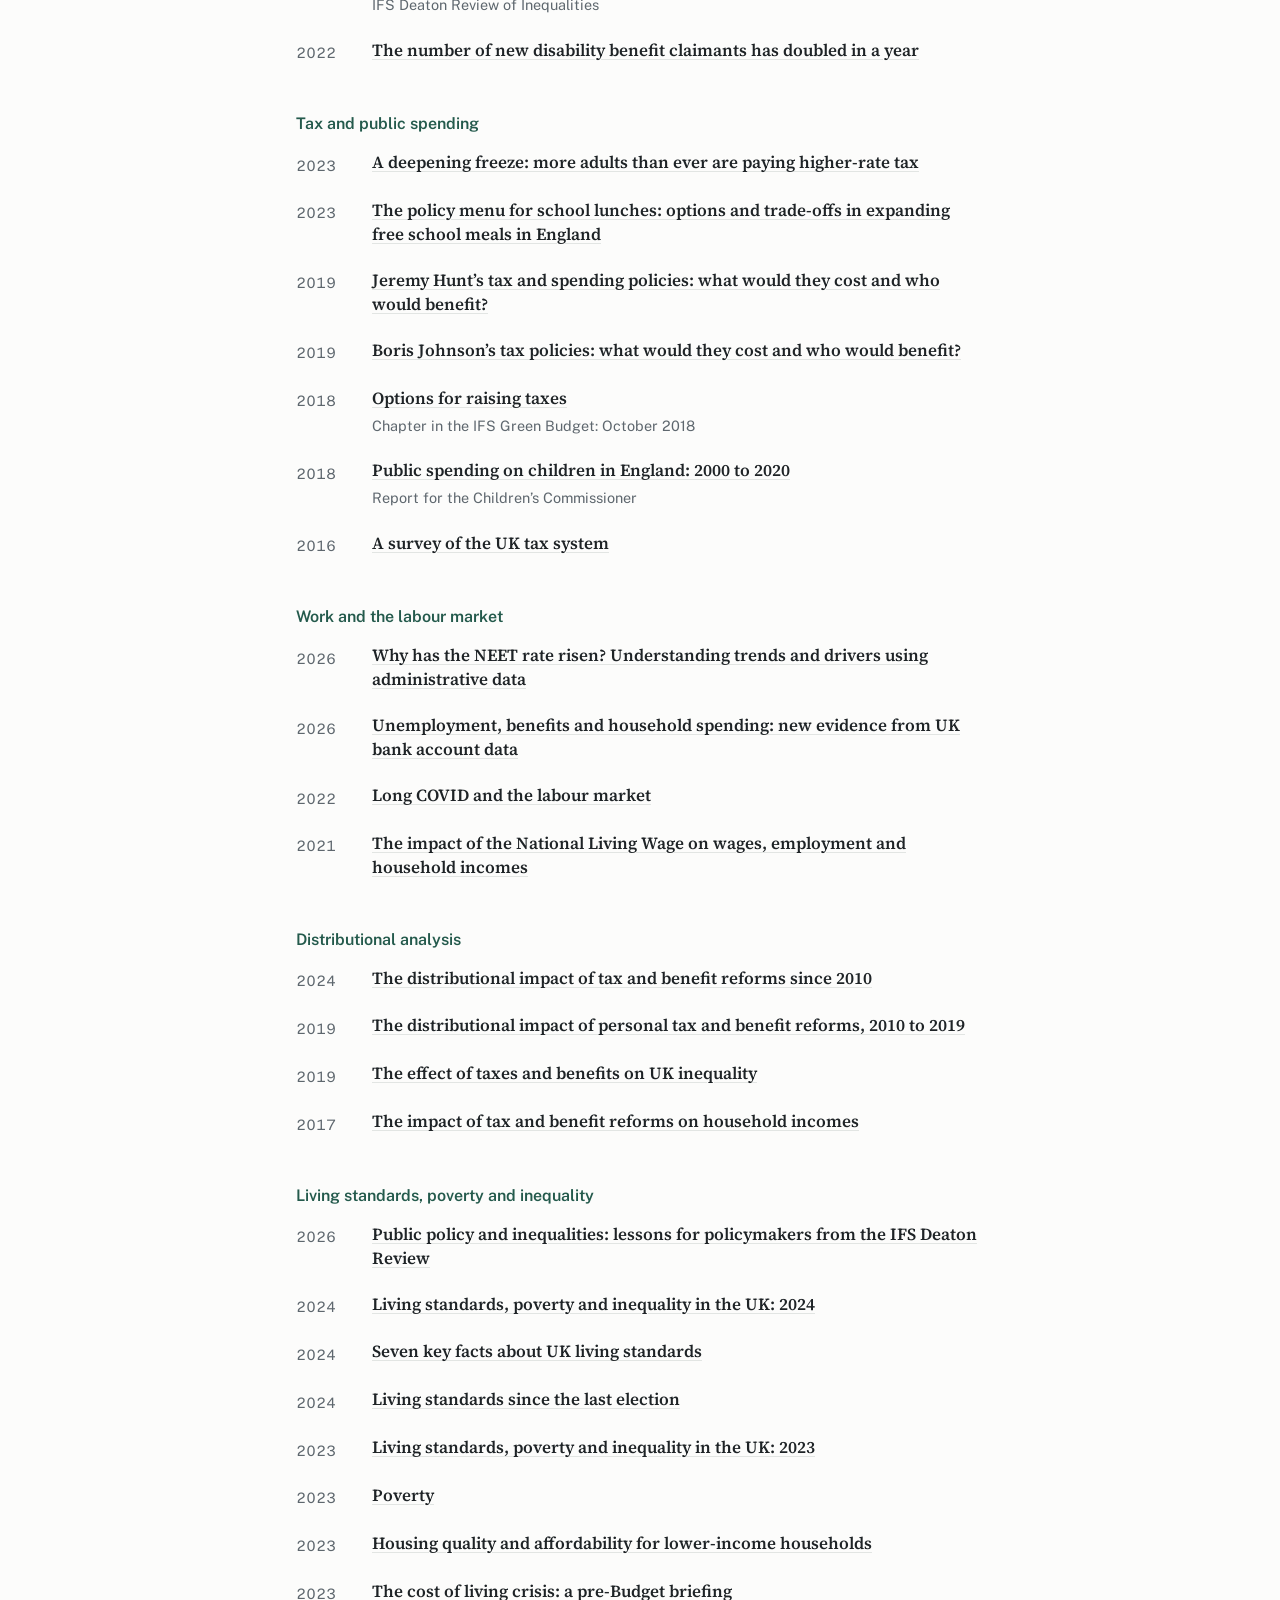
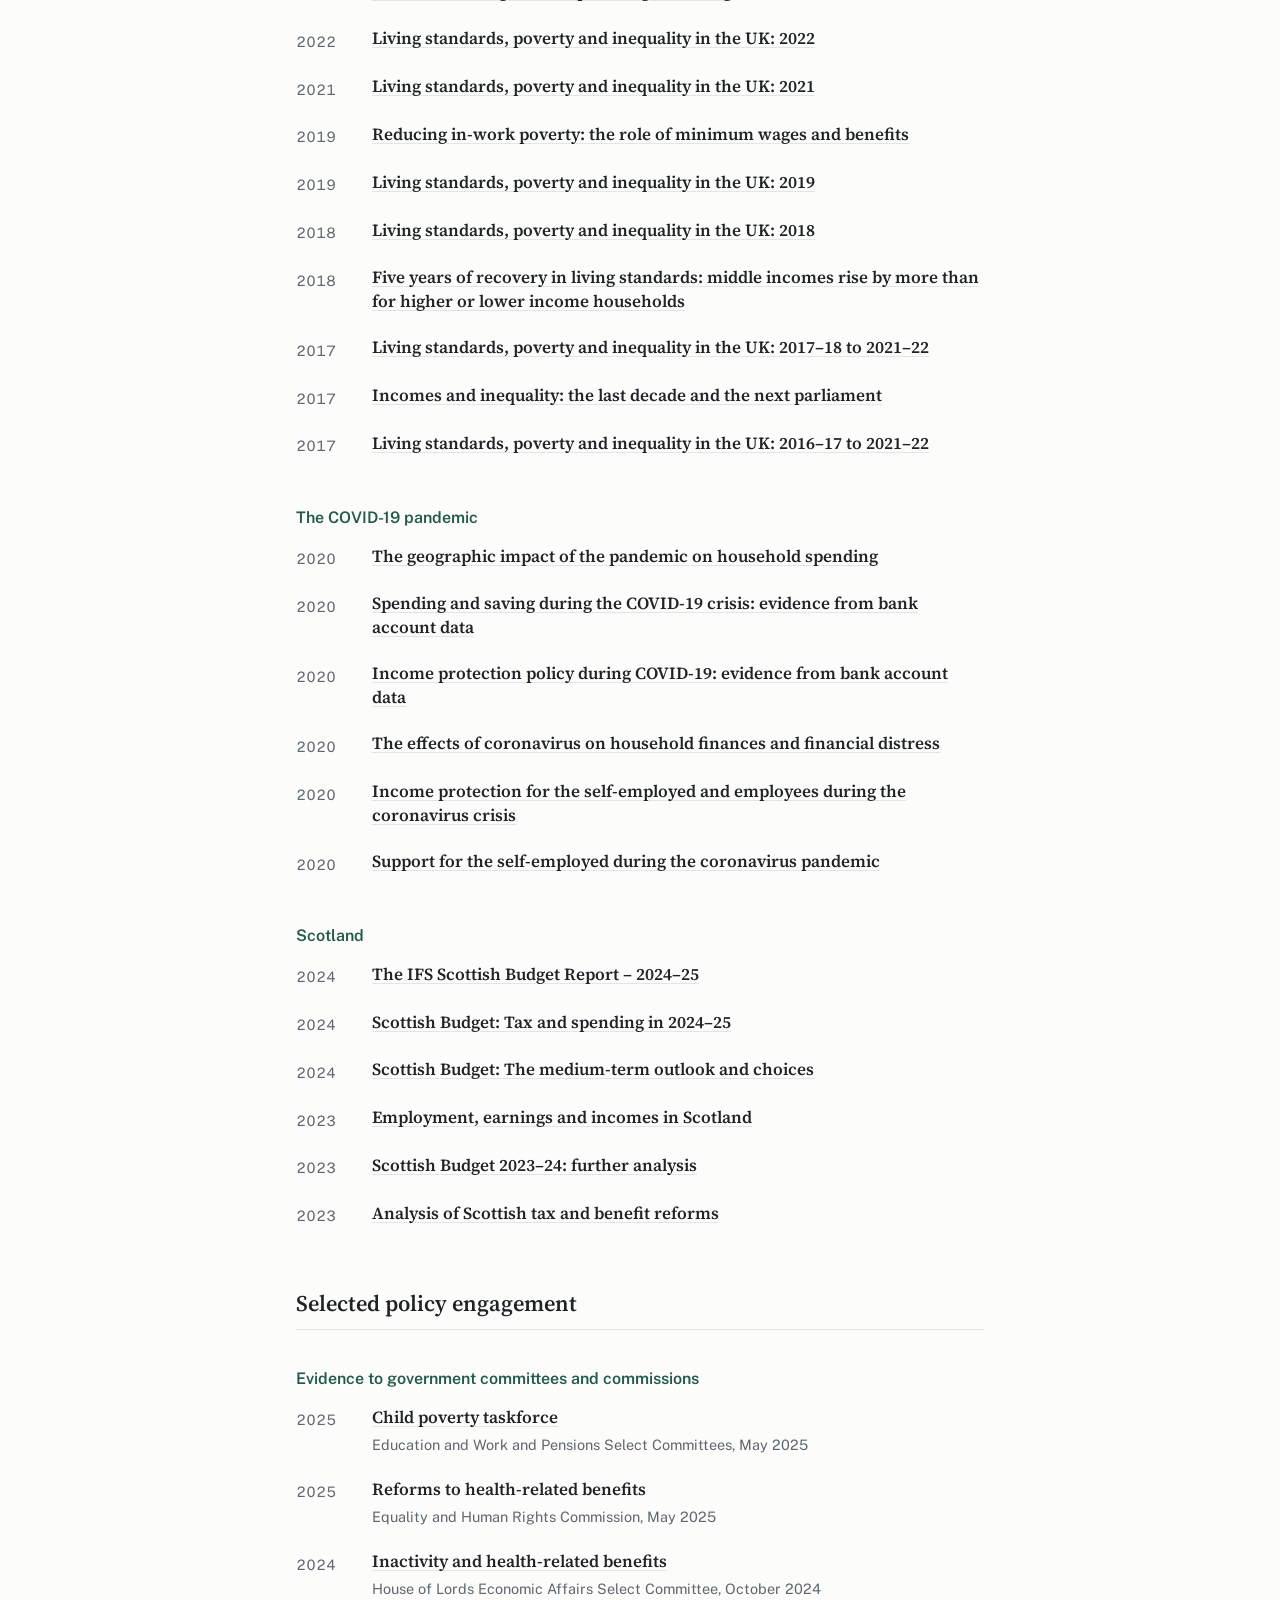
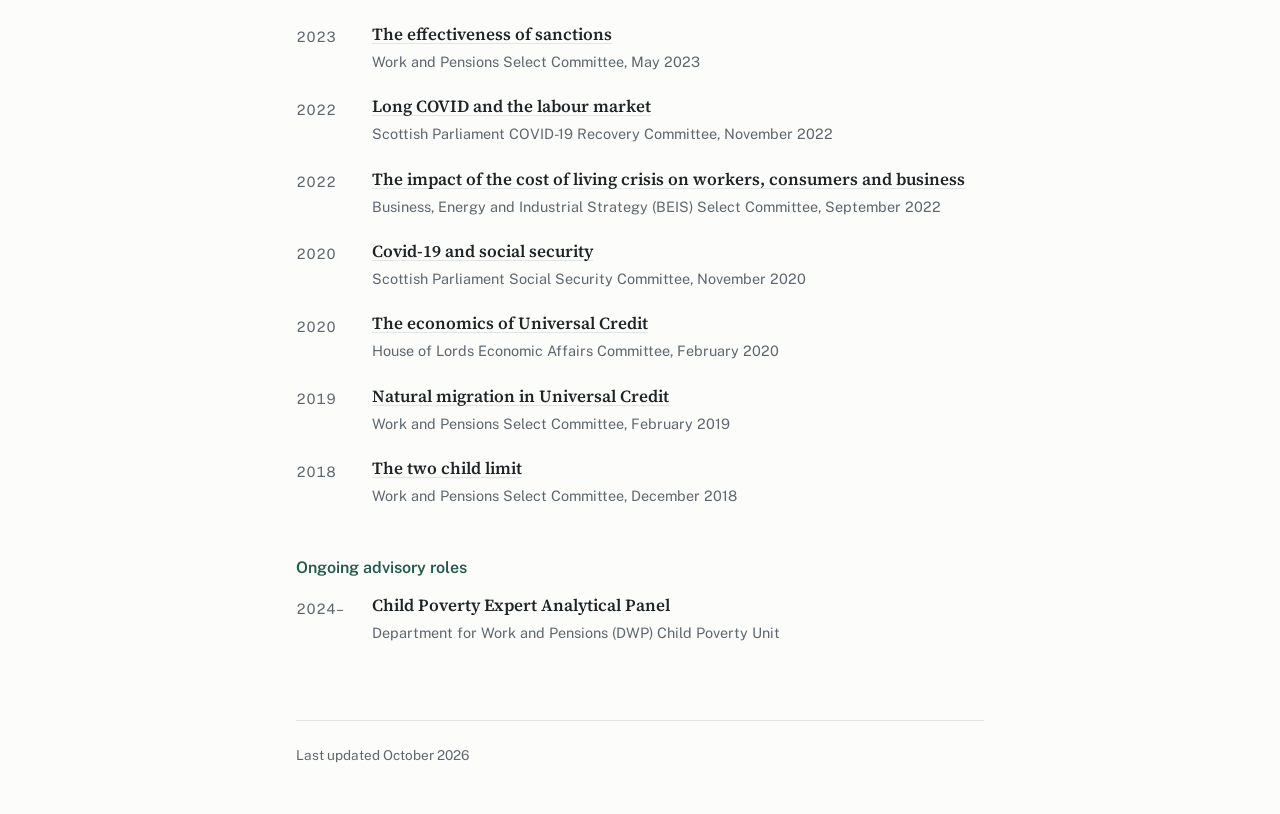
==== commit 0e66fa3d: "Link Green Budget 2022" ====
--- a/policy.html
+++ b/policy.html
@@ -80,7 +80,7 @@
       <div class="year">2022</div>
       <div>
         <h4 class="title"><a href="https://ifs.org.uk/publications/reforms-roll-outs-and-freezes-tax-and-benefit-system">Reforms, roll-outs and freezes in the tax and benefit system</a></h4>
-        <p class="meta">Chapter in the IFS Green Budget: October 2022</p>
+        <p class="meta">Chapter in the <a href="https://ifs.org.uk/collections/ifs-green-budget-2022">IFS Green Budget: October 2022</a></p>
       </div>
     </article>
 
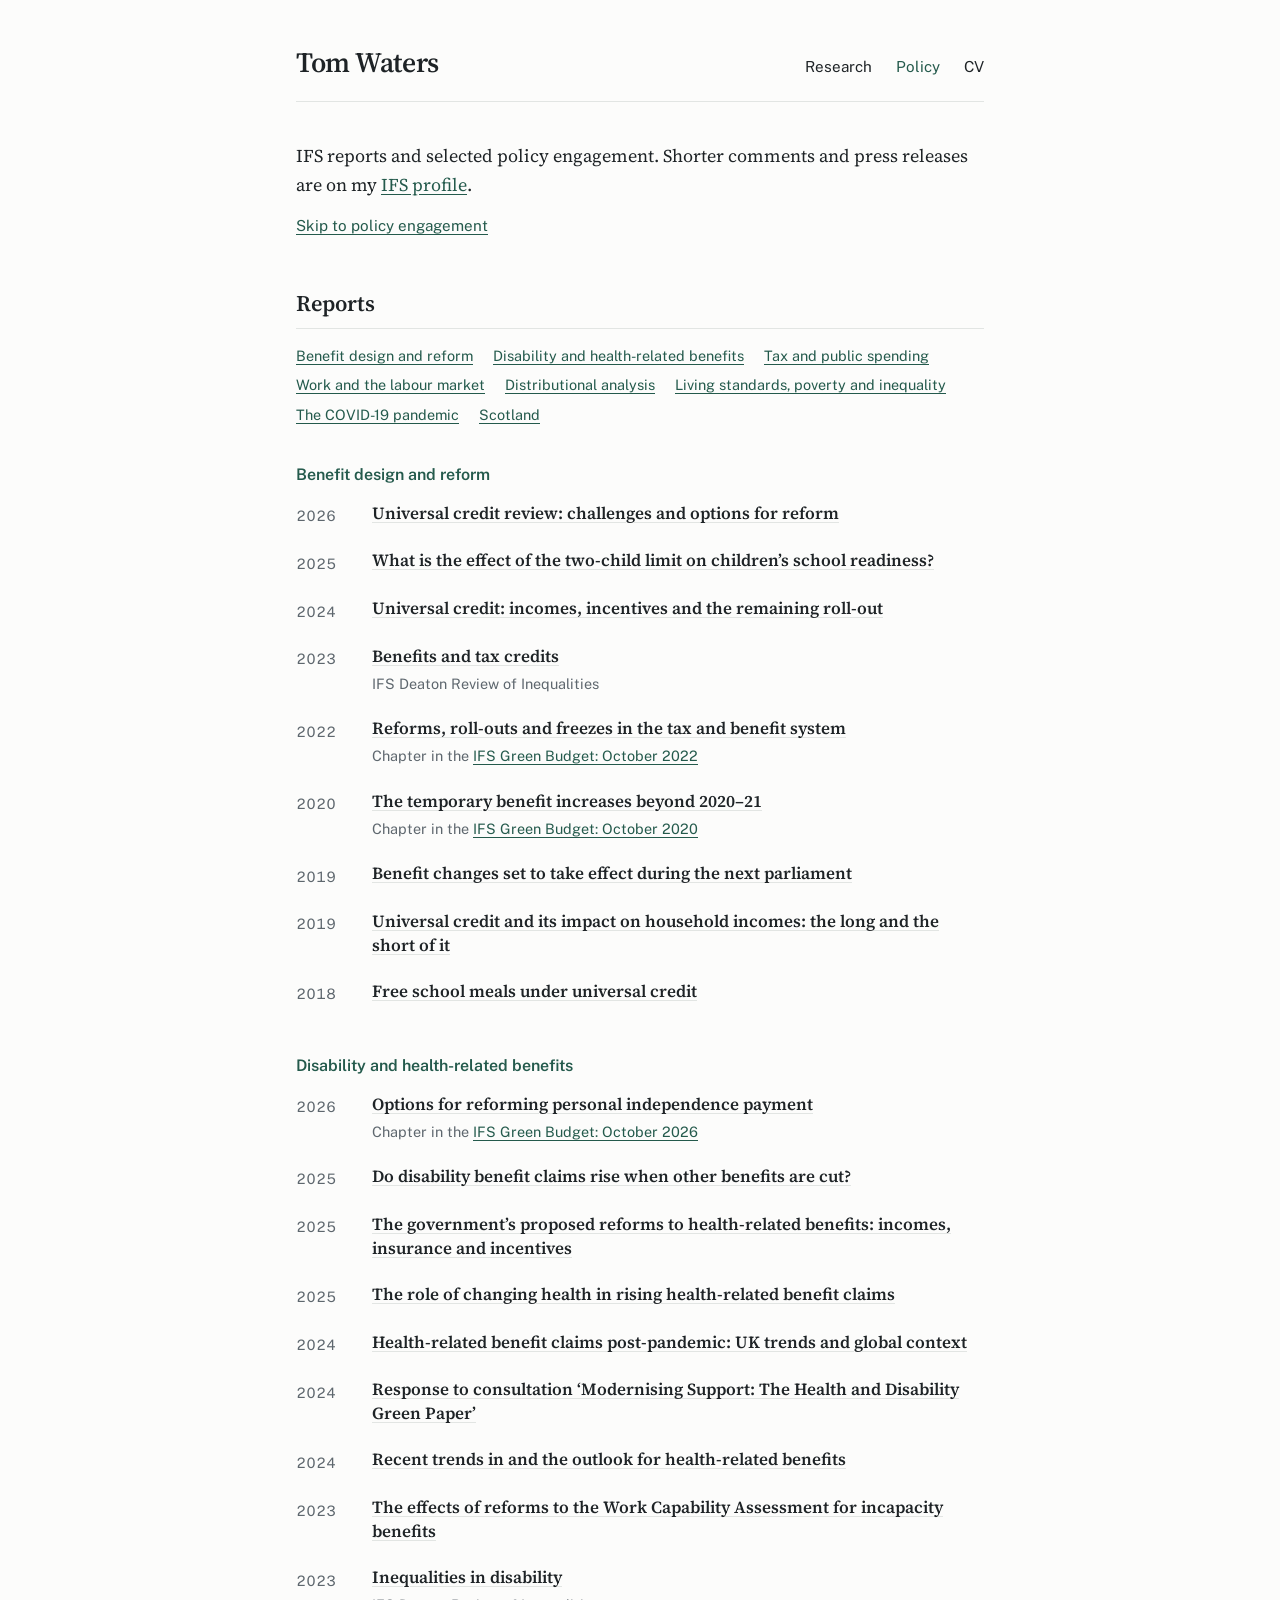
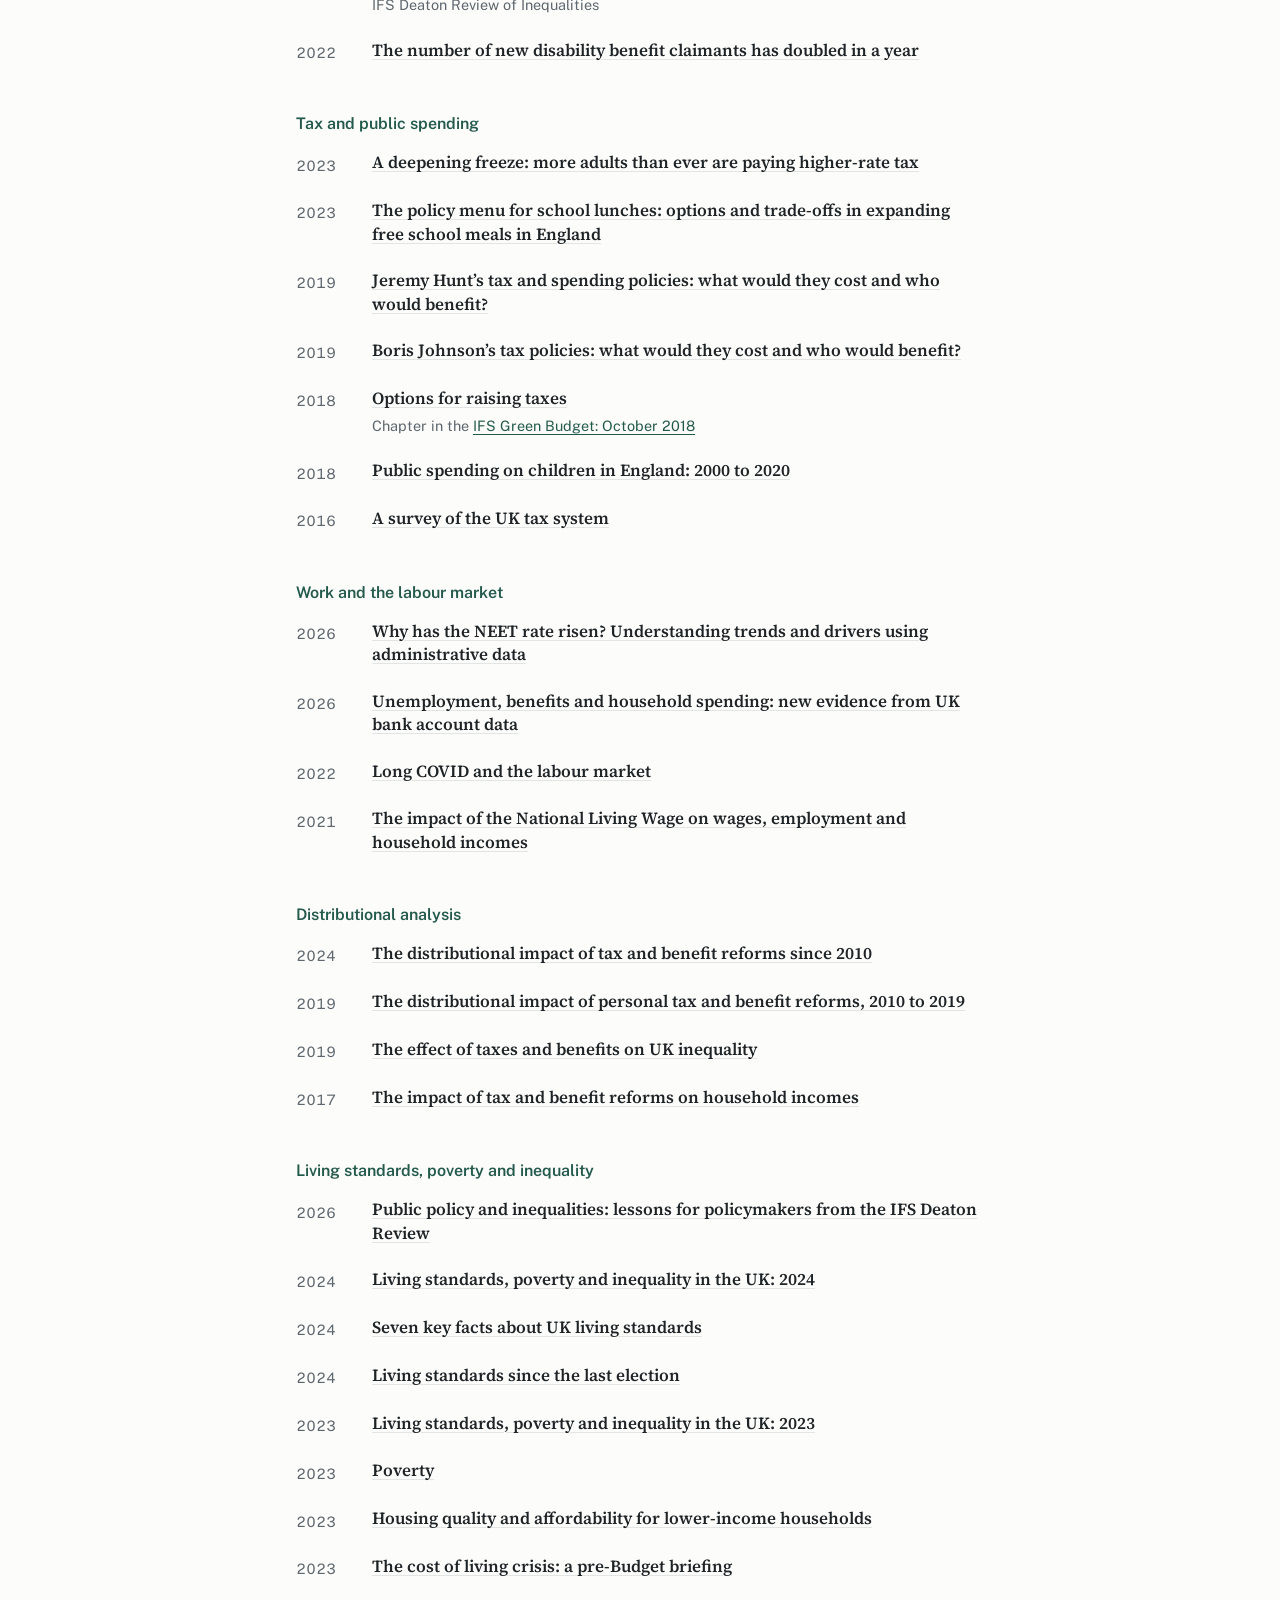
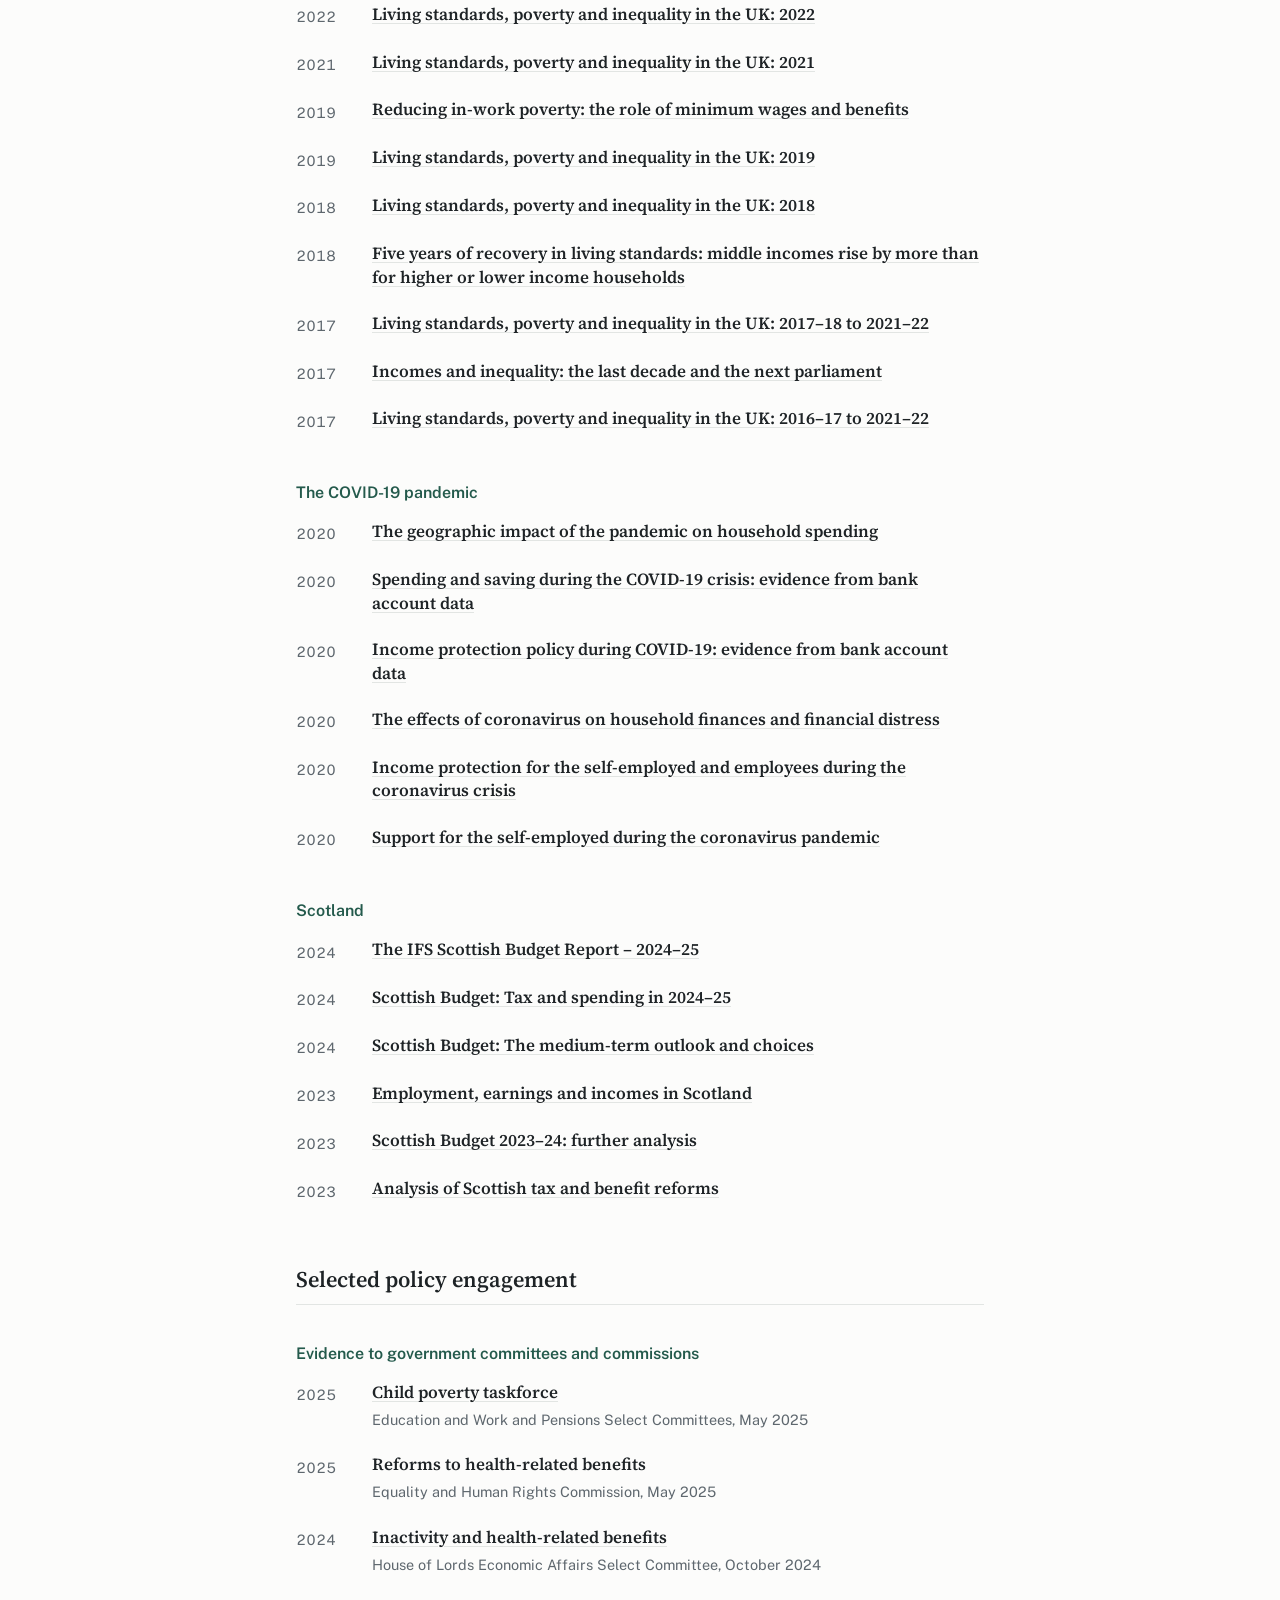
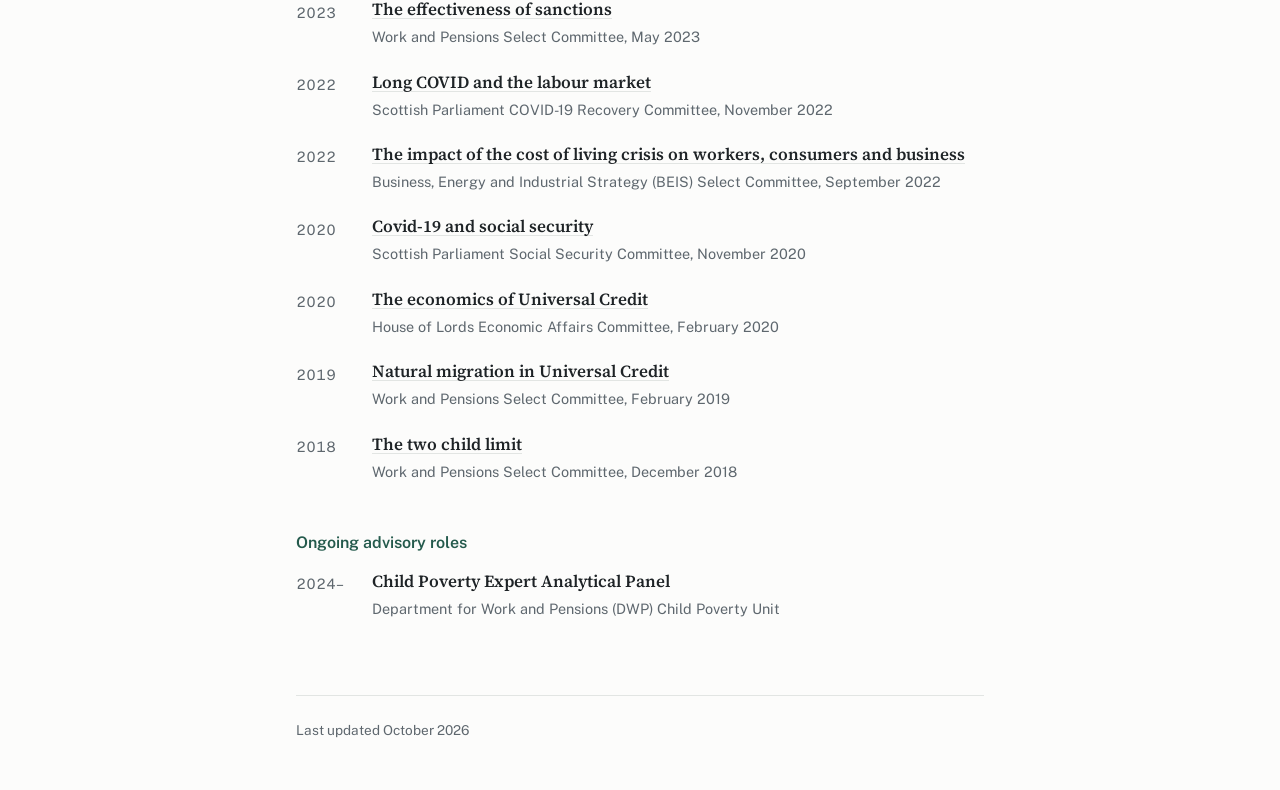
==== commit 85b2fddf: "Link Green Budget 2018; remove Children’s Commissioner label" ====
--- a/policy.html
+++ b/policy.html
@@ -221,7 +221,7 @@
       <div class="year">2018</div>
       <div>
         <h4 class="title"><a href="https://ifs.org.uk/books/options-raising-taxes">Options for raising taxes</a></h4>
-        <p class="meta">Chapter in the IFS Green Budget: October 2018</p>
+        <p class="meta">Chapter in the <a href="https://ifs.org.uk/publications/ifs-green-budget-2018">IFS Green Budget: October 2018</a></p>
       </div>
     </article>
 
@@ -229,7 +229,6 @@
       <div class="year">2018</div>
       <div>
         <h4 class="title"><a href="https://ifs.org.uk/publications/public-spending-children-england-2000-2020">Public spending on children in England: 2000 to 2020</a></h4>
-        <p class="meta">Report for the Children’s Commissioner</p>
       </div>
     </article>
 
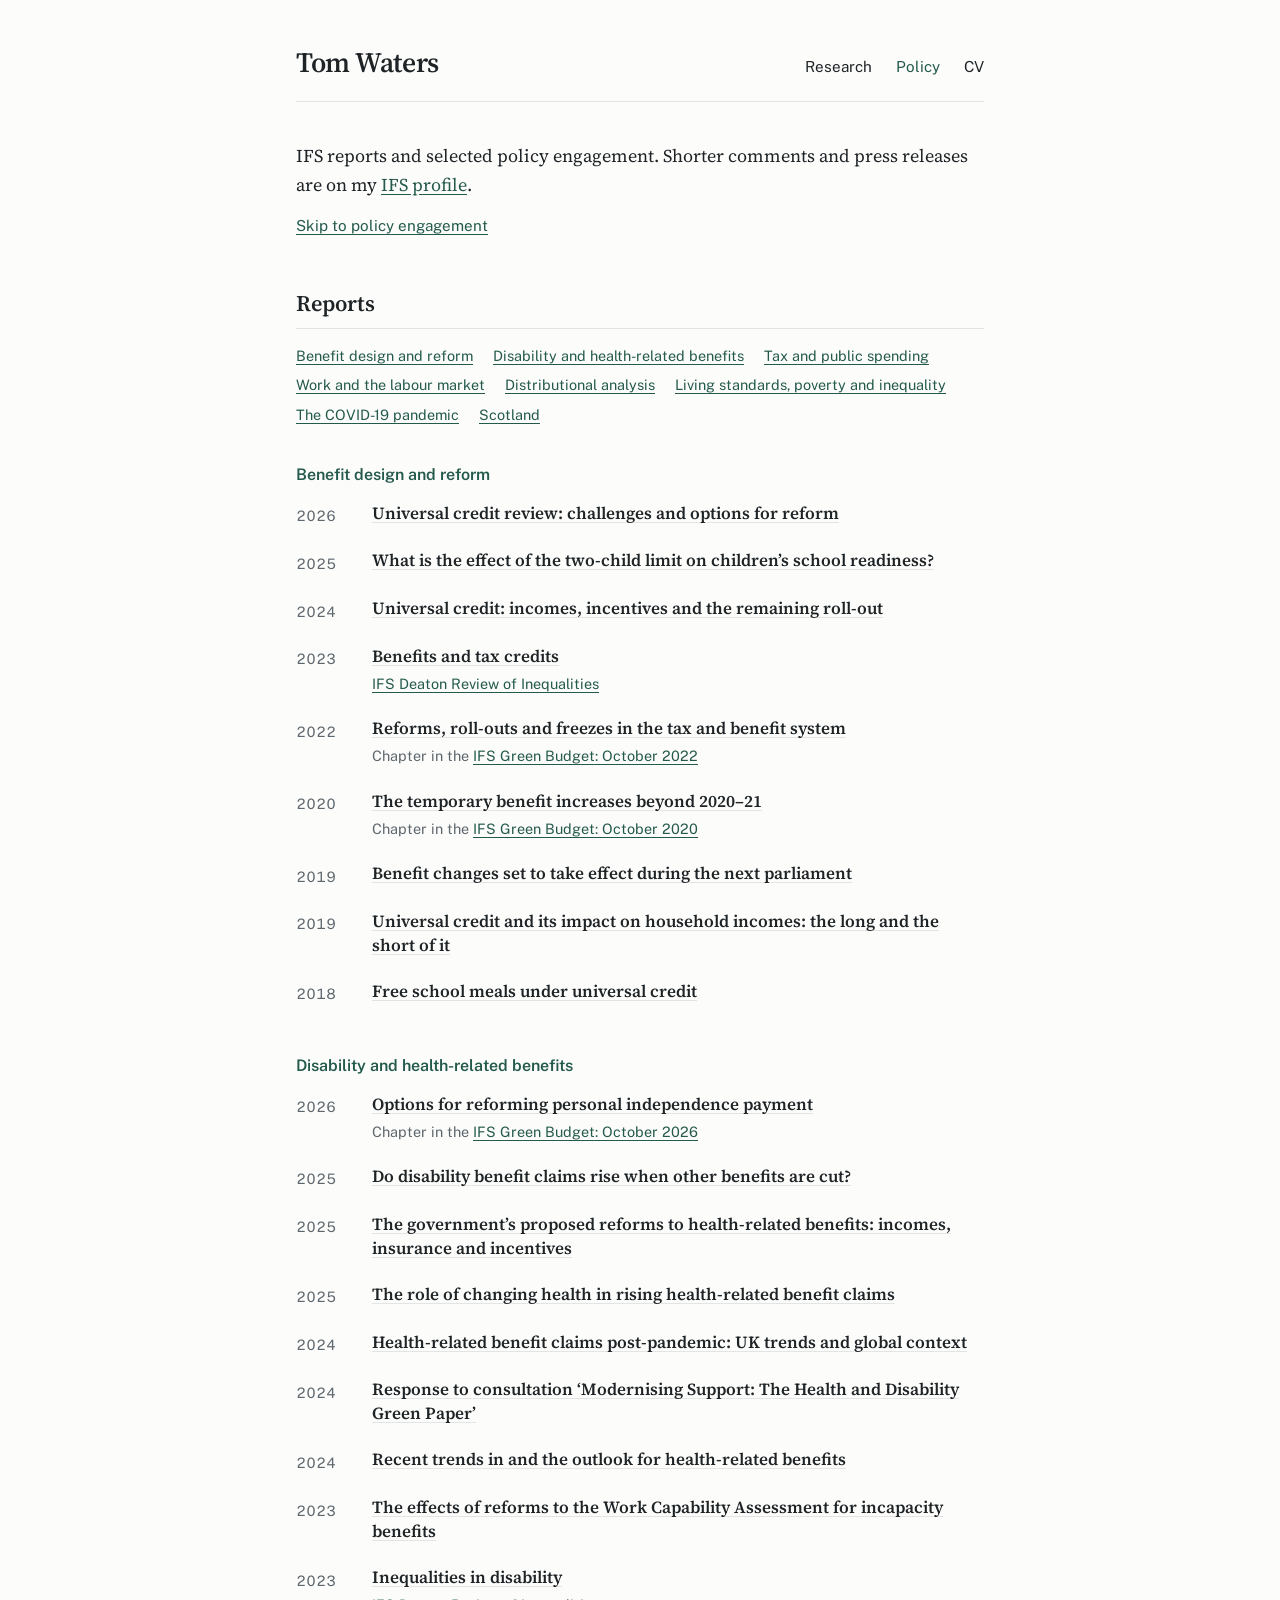
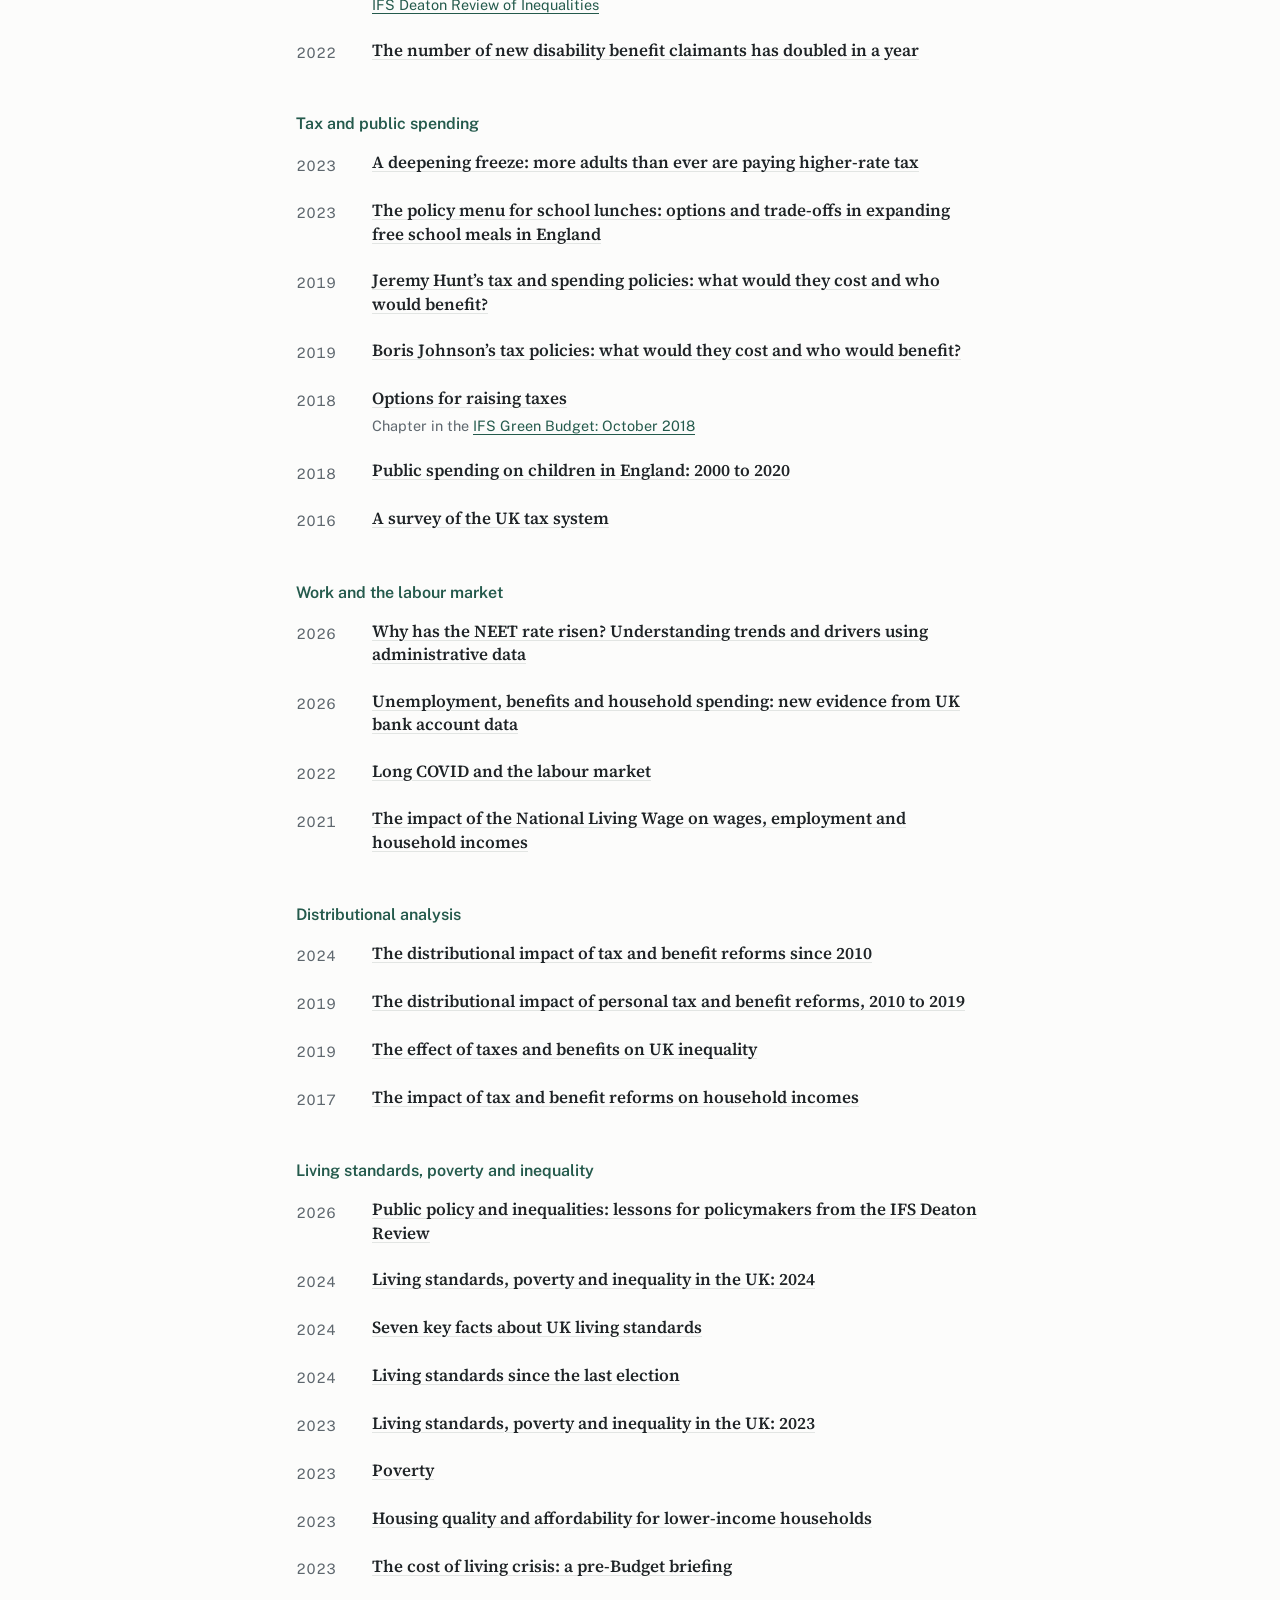
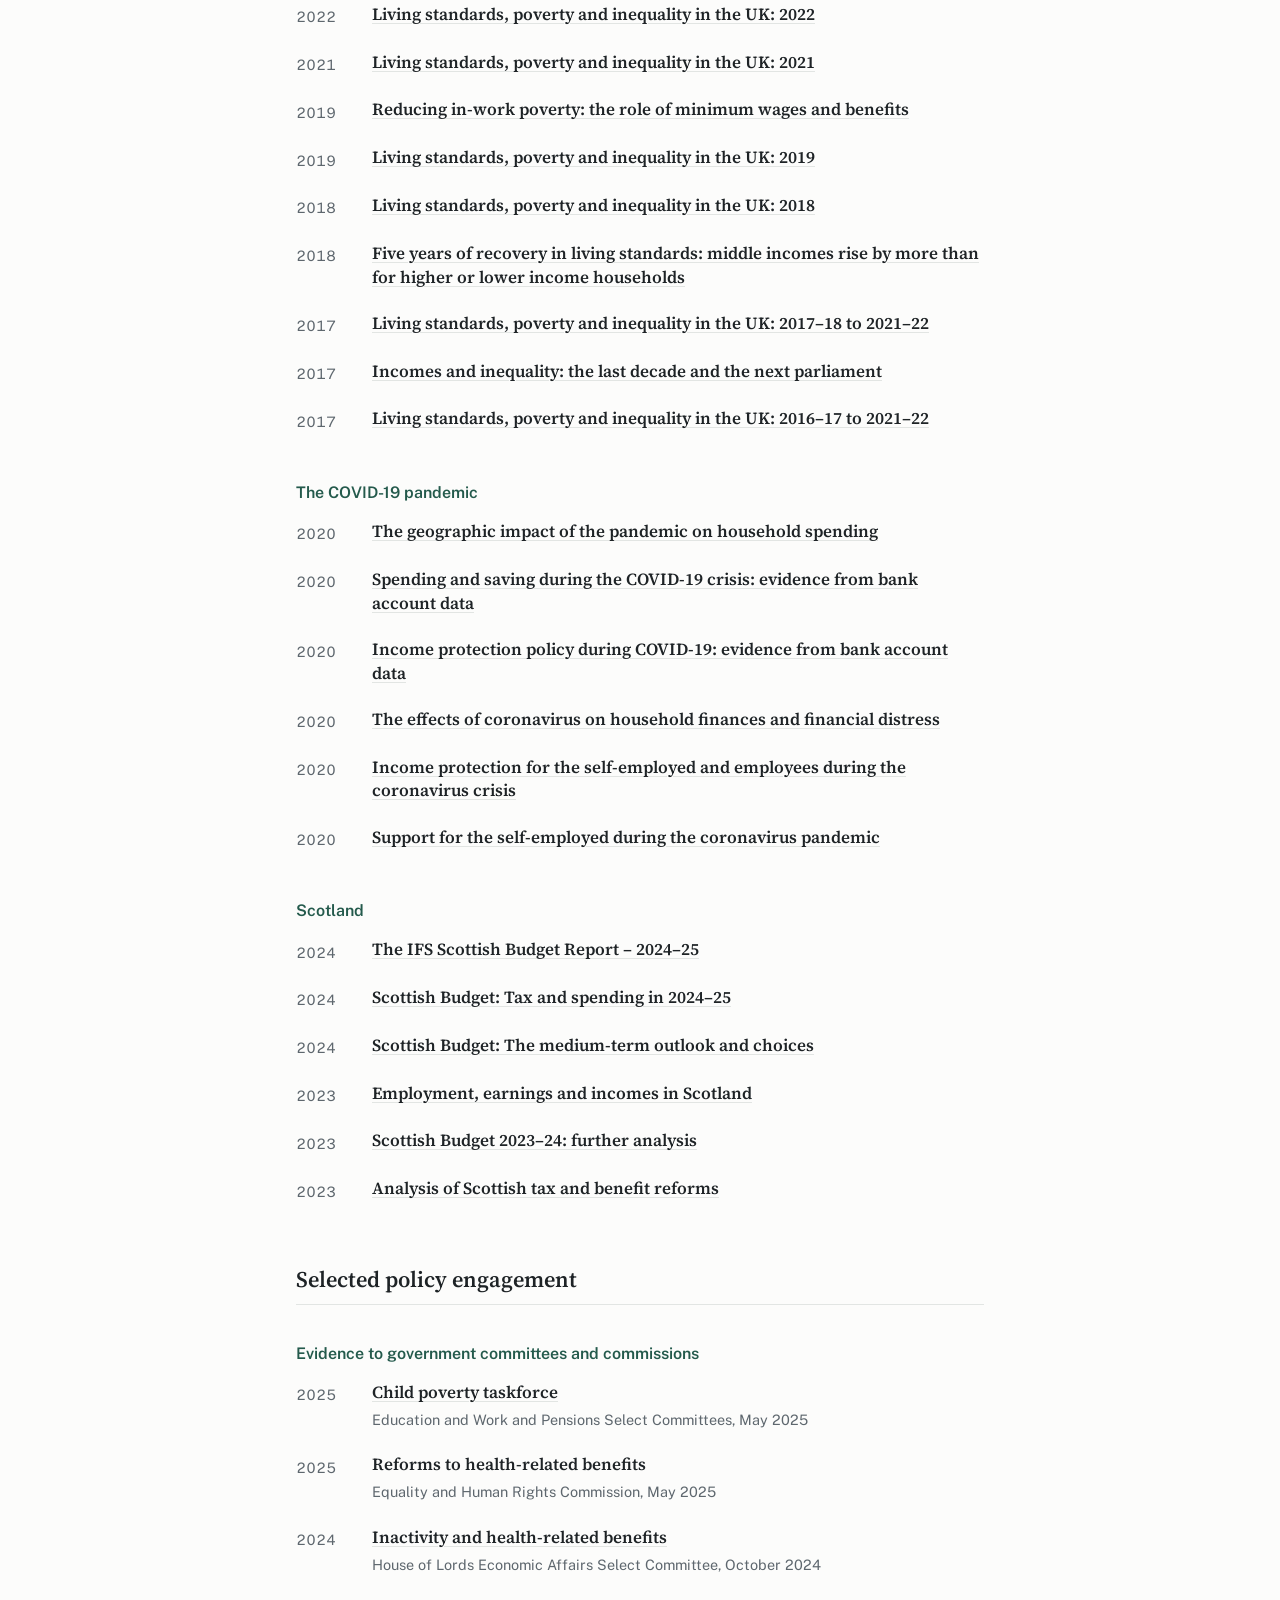
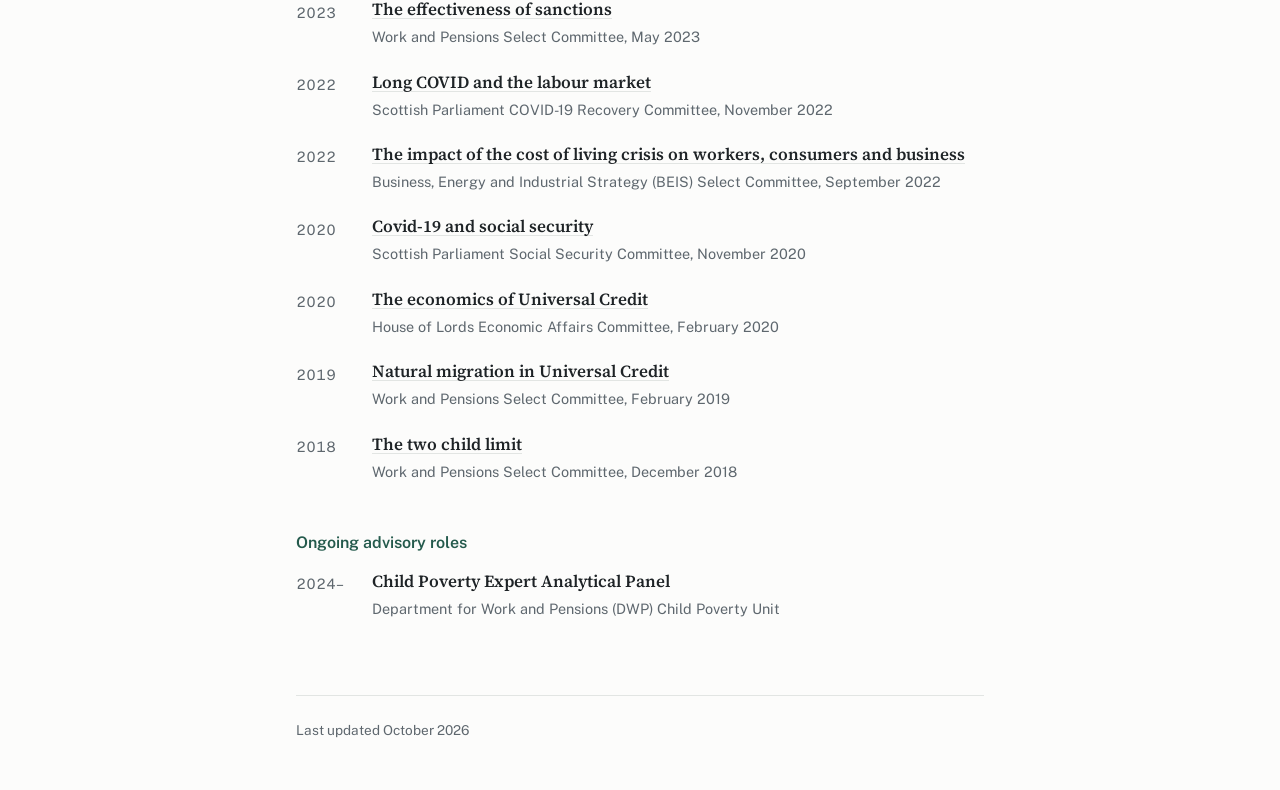
==== commit 74565d04: "Link IFS Deaton Review labels" ====
--- a/policy.html
+++ b/policy.html
@@ -72,7 +72,7 @@
       <div class="year">2023</div>
       <div>
         <h4 class="title"><a href="https://ifs.org.uk/publications/benefits-and-tax-credits">Benefits and tax credits</a></h4>
-        <p class="meta">IFS Deaton Review of Inequalities</p>
+        <p class="meta"><a href="https://ifs.org.uk/inequality">IFS Deaton Review of Inequalities</a></p>
       </div>
     </article>
 
@@ -176,7 +176,7 @@
       <div class="year">2023</div>
       <div>
         <h4 class="title"><a href="https://ifs.org.uk/inequality/inequalities-in-disability/">Inequalities in disability</a></h4>
-        <p class="meta">IFS Deaton Review of Inequalities</p>
+        <p class="meta"><a href="https://ifs.org.uk/inequality">IFS Deaton Review of Inequalities</a></p>
       </div>
     </article>
 
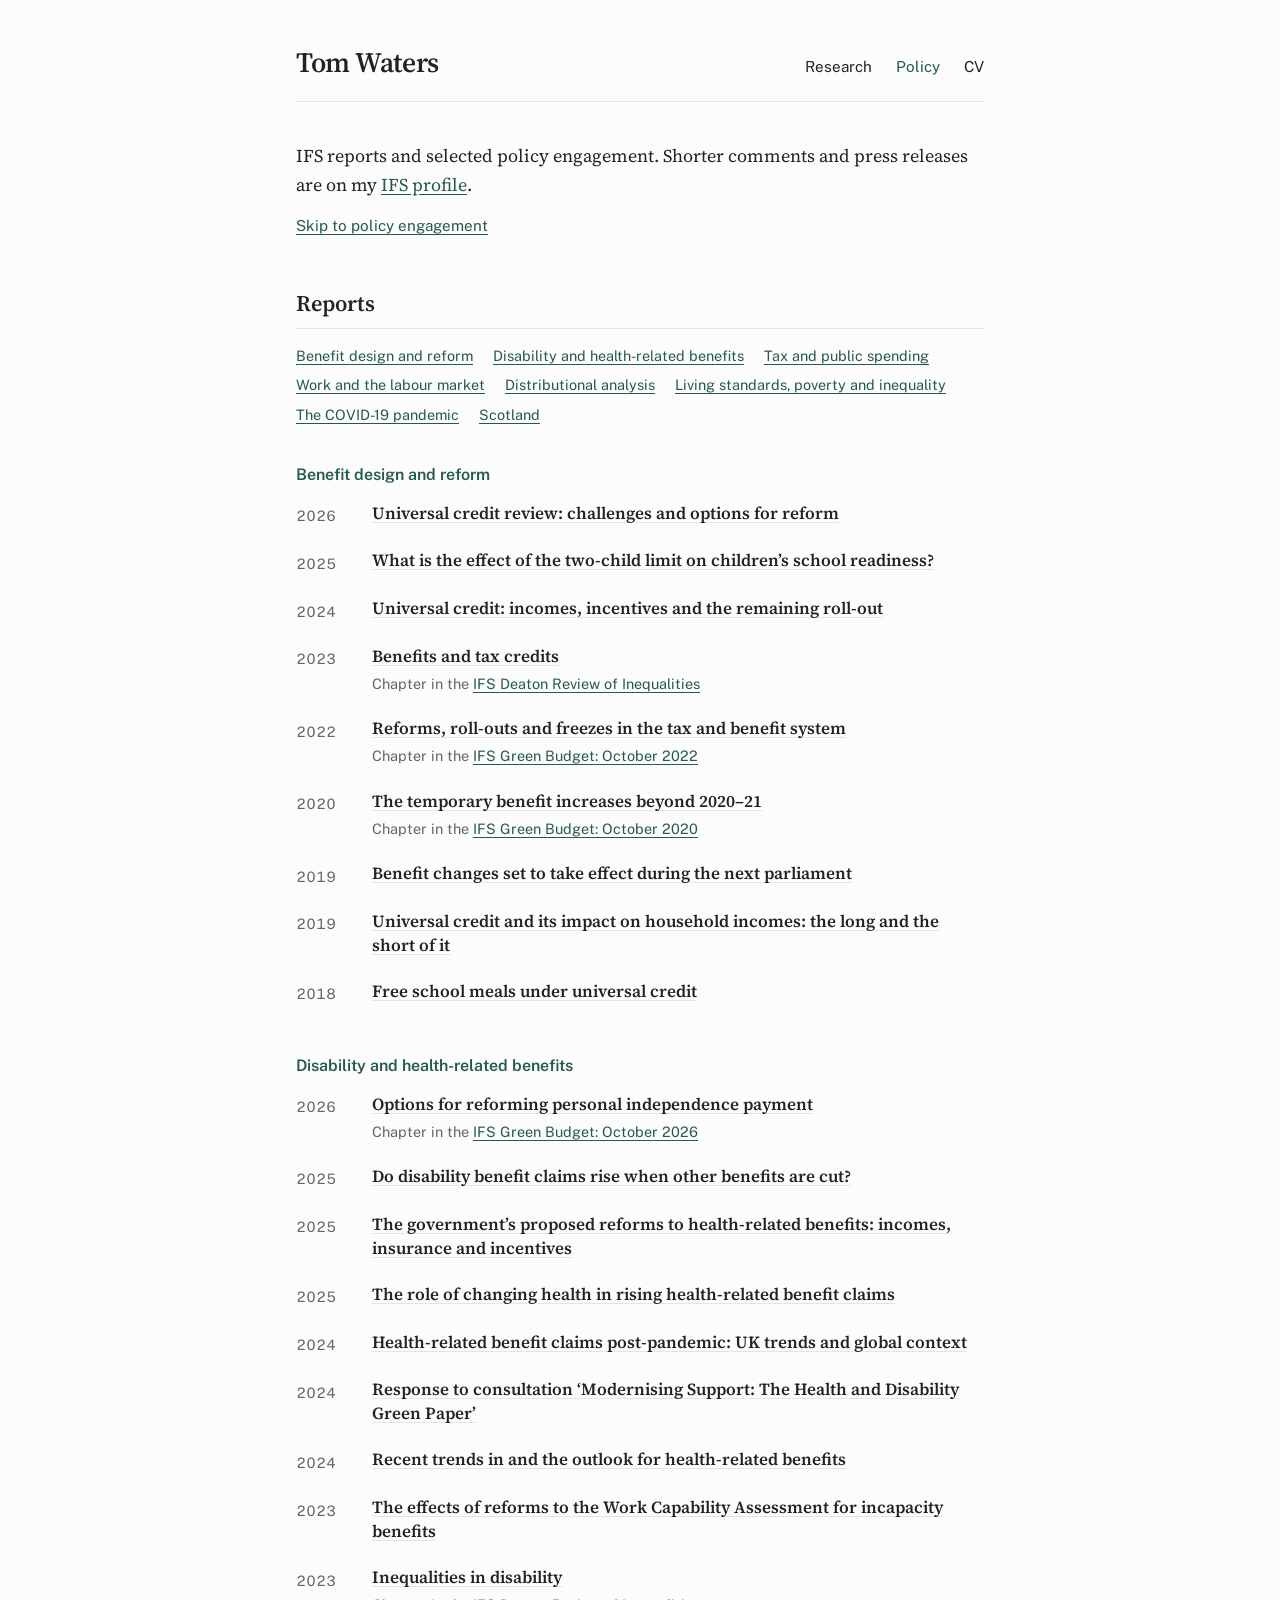
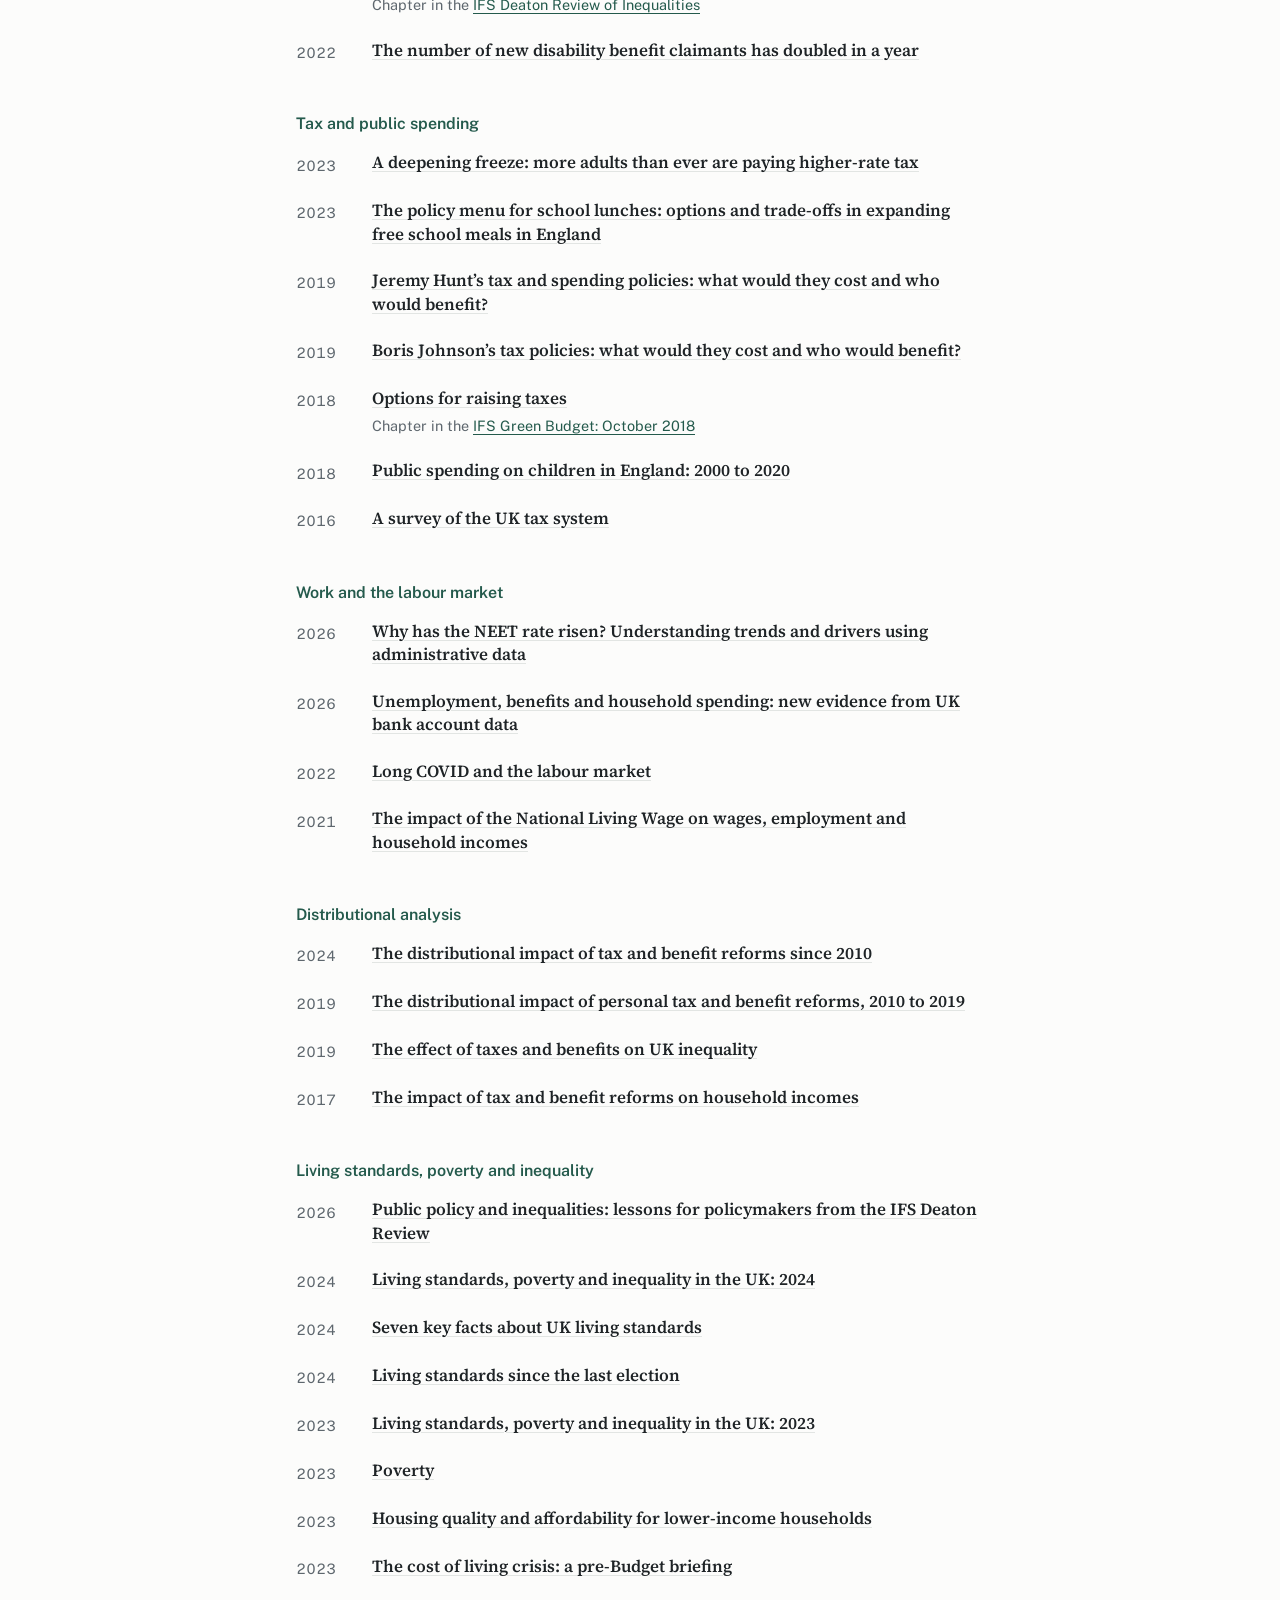
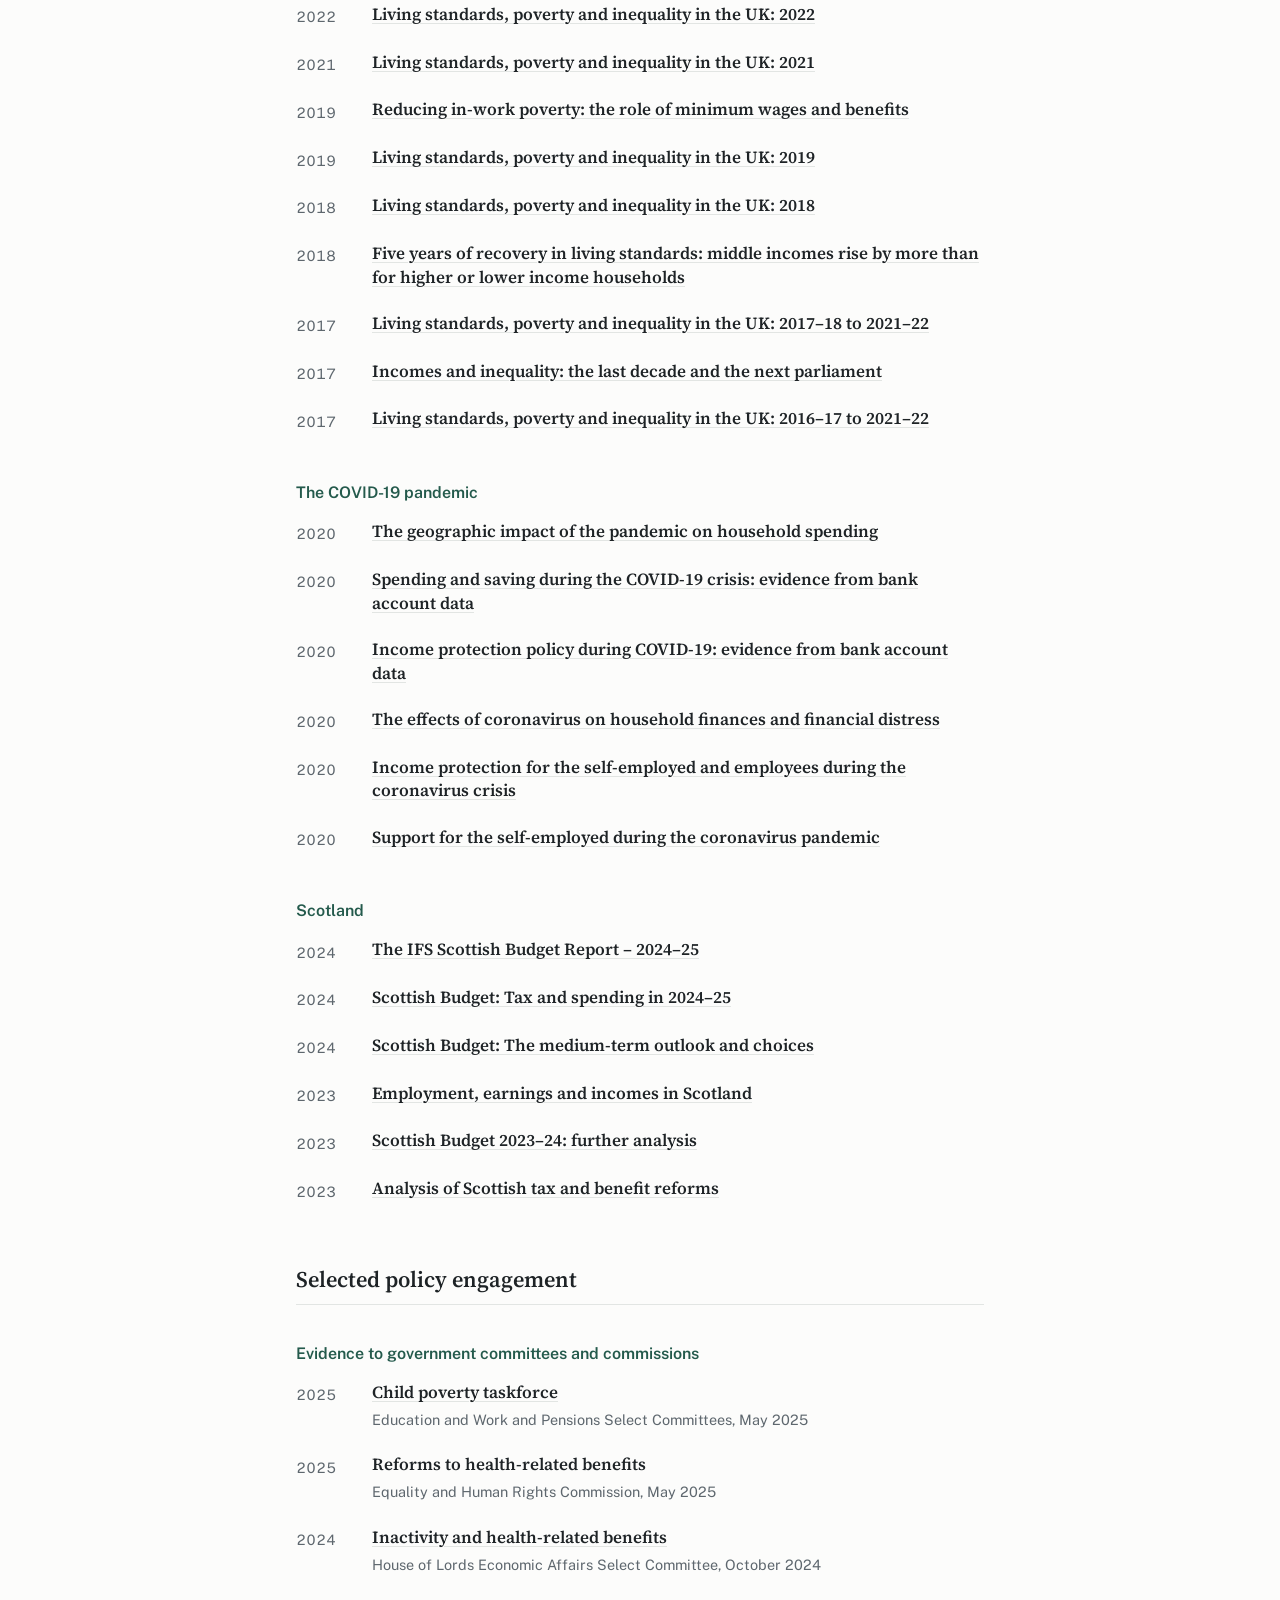
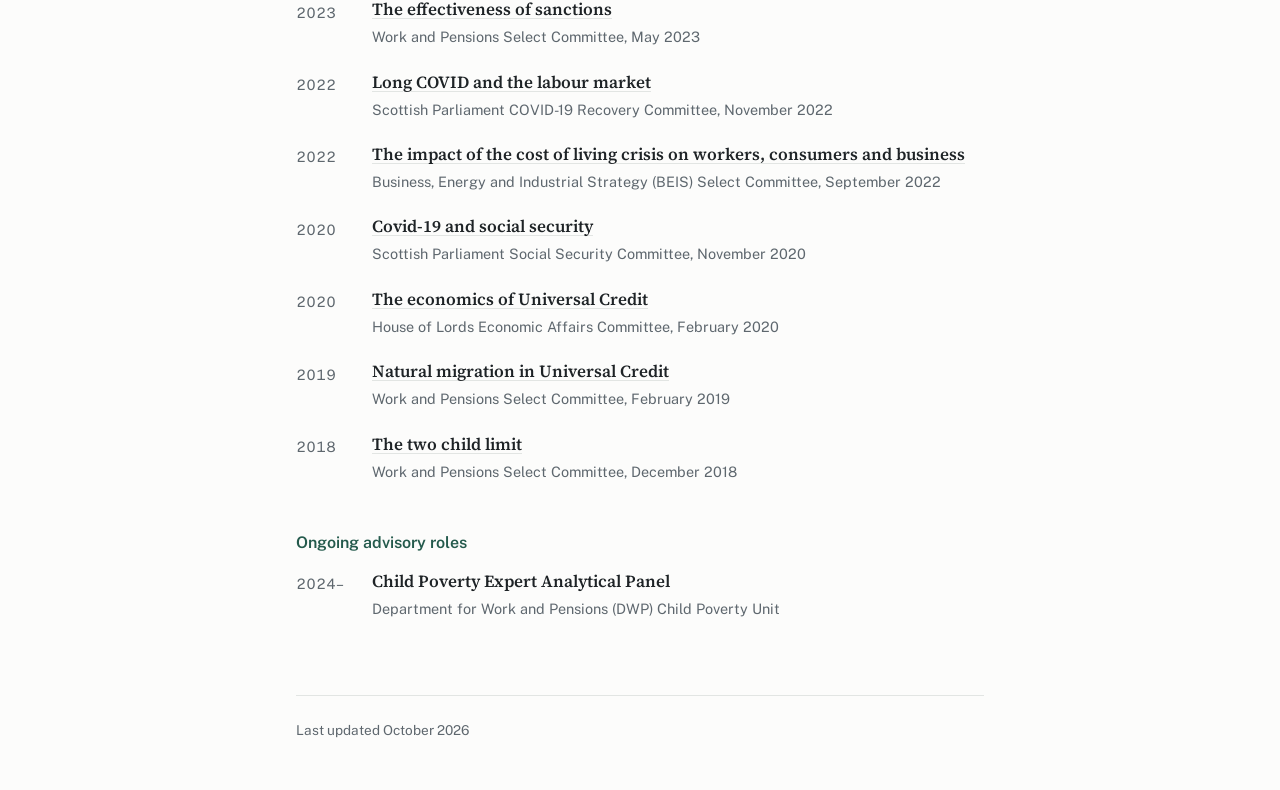
==== commit 27d058b3: "Label Deaton Review entries as chapters" ====
--- a/policy.html
+++ b/policy.html
@@ -72,7 +72,7 @@
       <div class="year">2023</div>
       <div>
         <h4 class="title"><a href="https://ifs.org.uk/publications/benefits-and-tax-credits">Benefits and tax credits</a></h4>
-        <p class="meta"><a href="https://ifs.org.uk/inequality">IFS Deaton Review of Inequalities</a></p>
+        <p class="meta">Chapter in the <a href="https://ifs.org.uk/inequality">IFS Deaton Review of Inequalities</a></p>
       </div>
     </article>
 
@@ -176,7 +176,7 @@
       <div class="year">2023</div>
       <div>
         <h4 class="title"><a href="https://ifs.org.uk/inequality/inequalities-in-disability/">Inequalities in disability</a></h4>
-        <p class="meta"><a href="https://ifs.org.uk/inequality">IFS Deaton Review of Inequalities</a></p>
+        <p class="meta">Chapter in the <a href="https://ifs.org.uk/inequality">IFS Deaton Review of Inequalities</a></p>
       </div>
     </article>
 
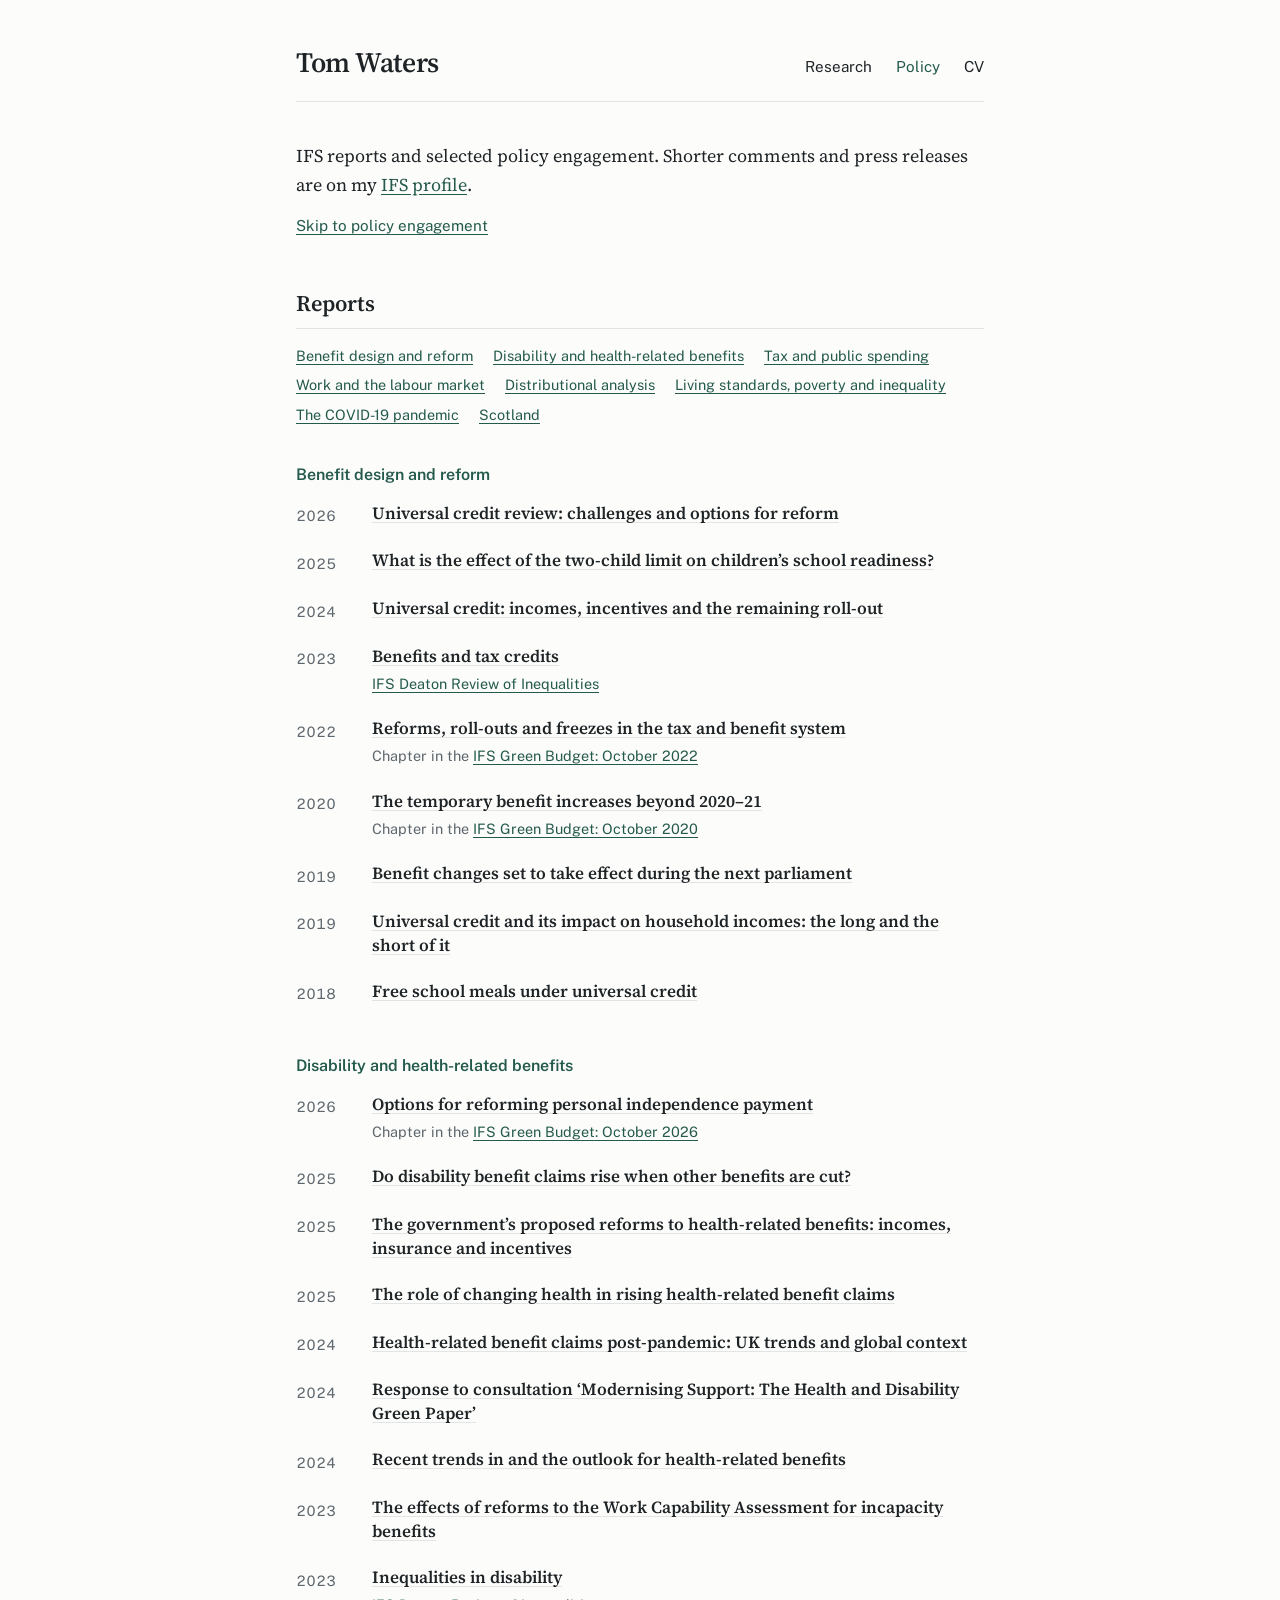
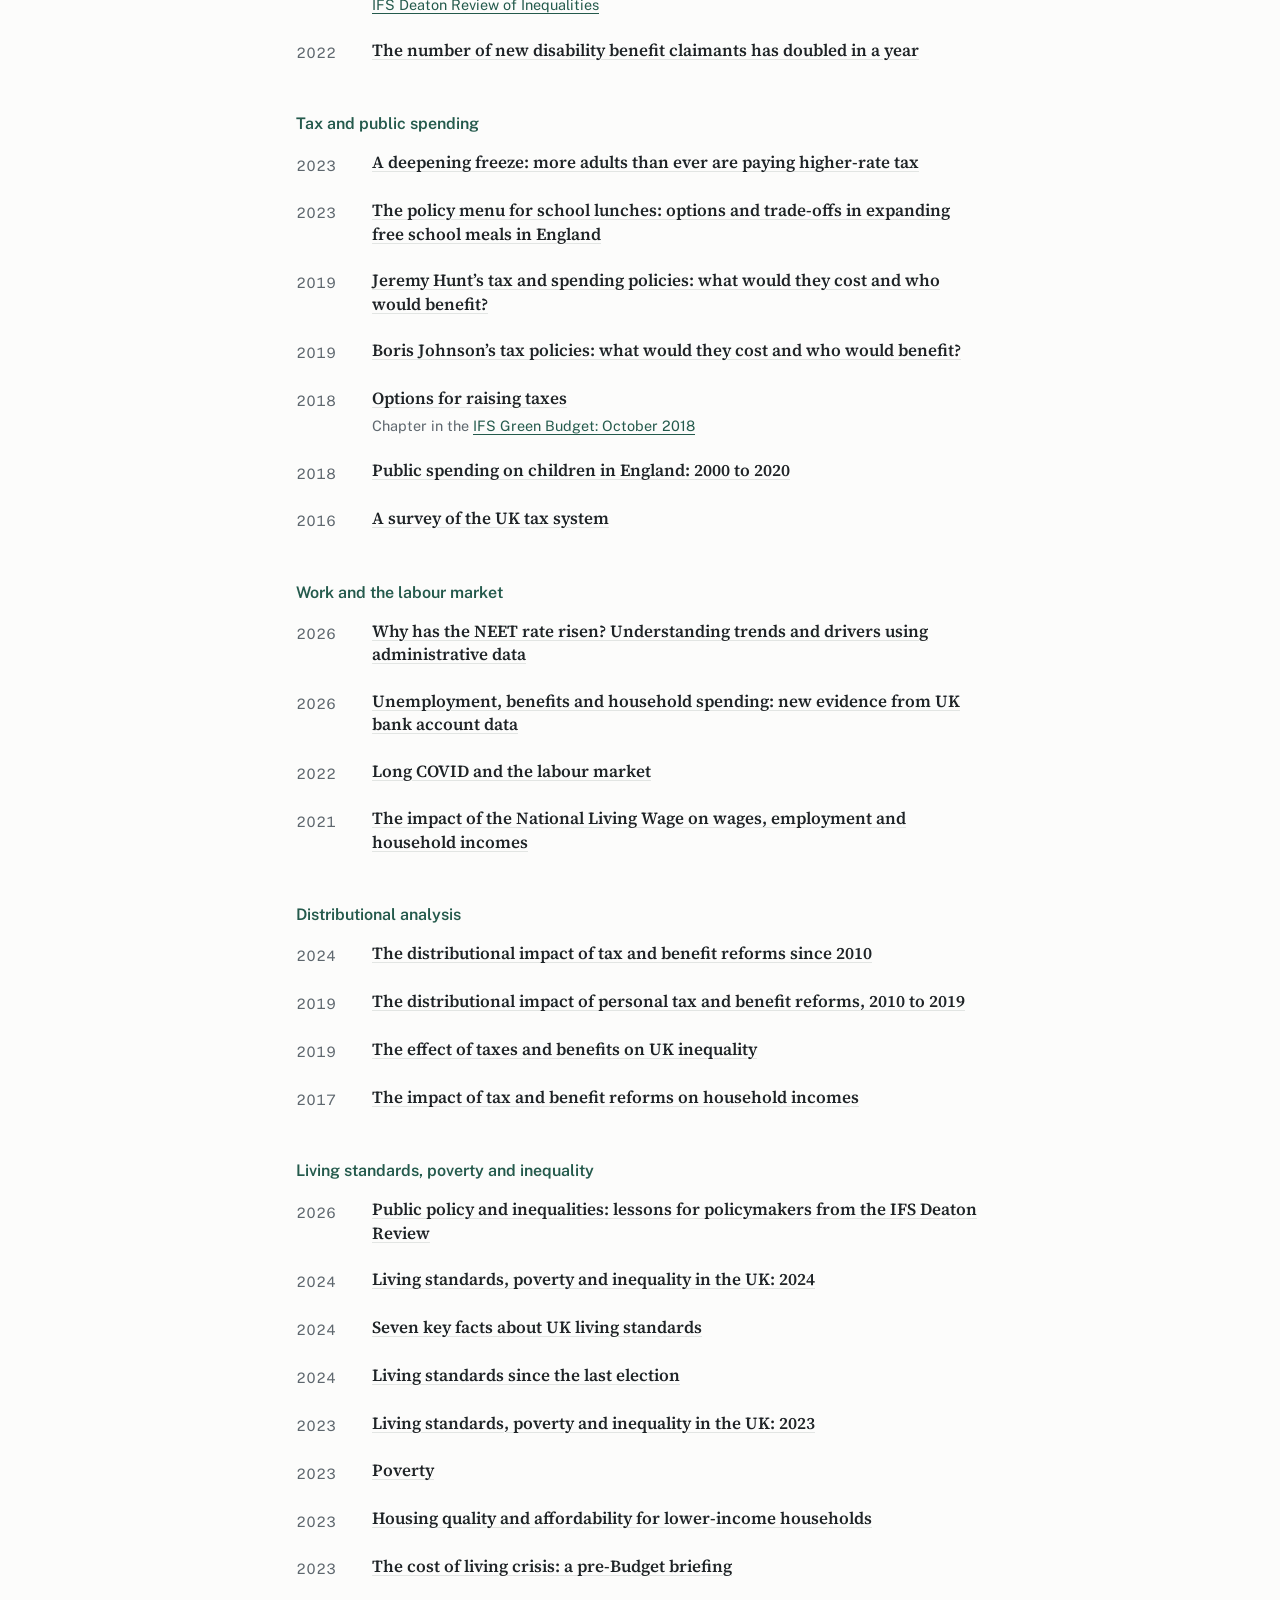
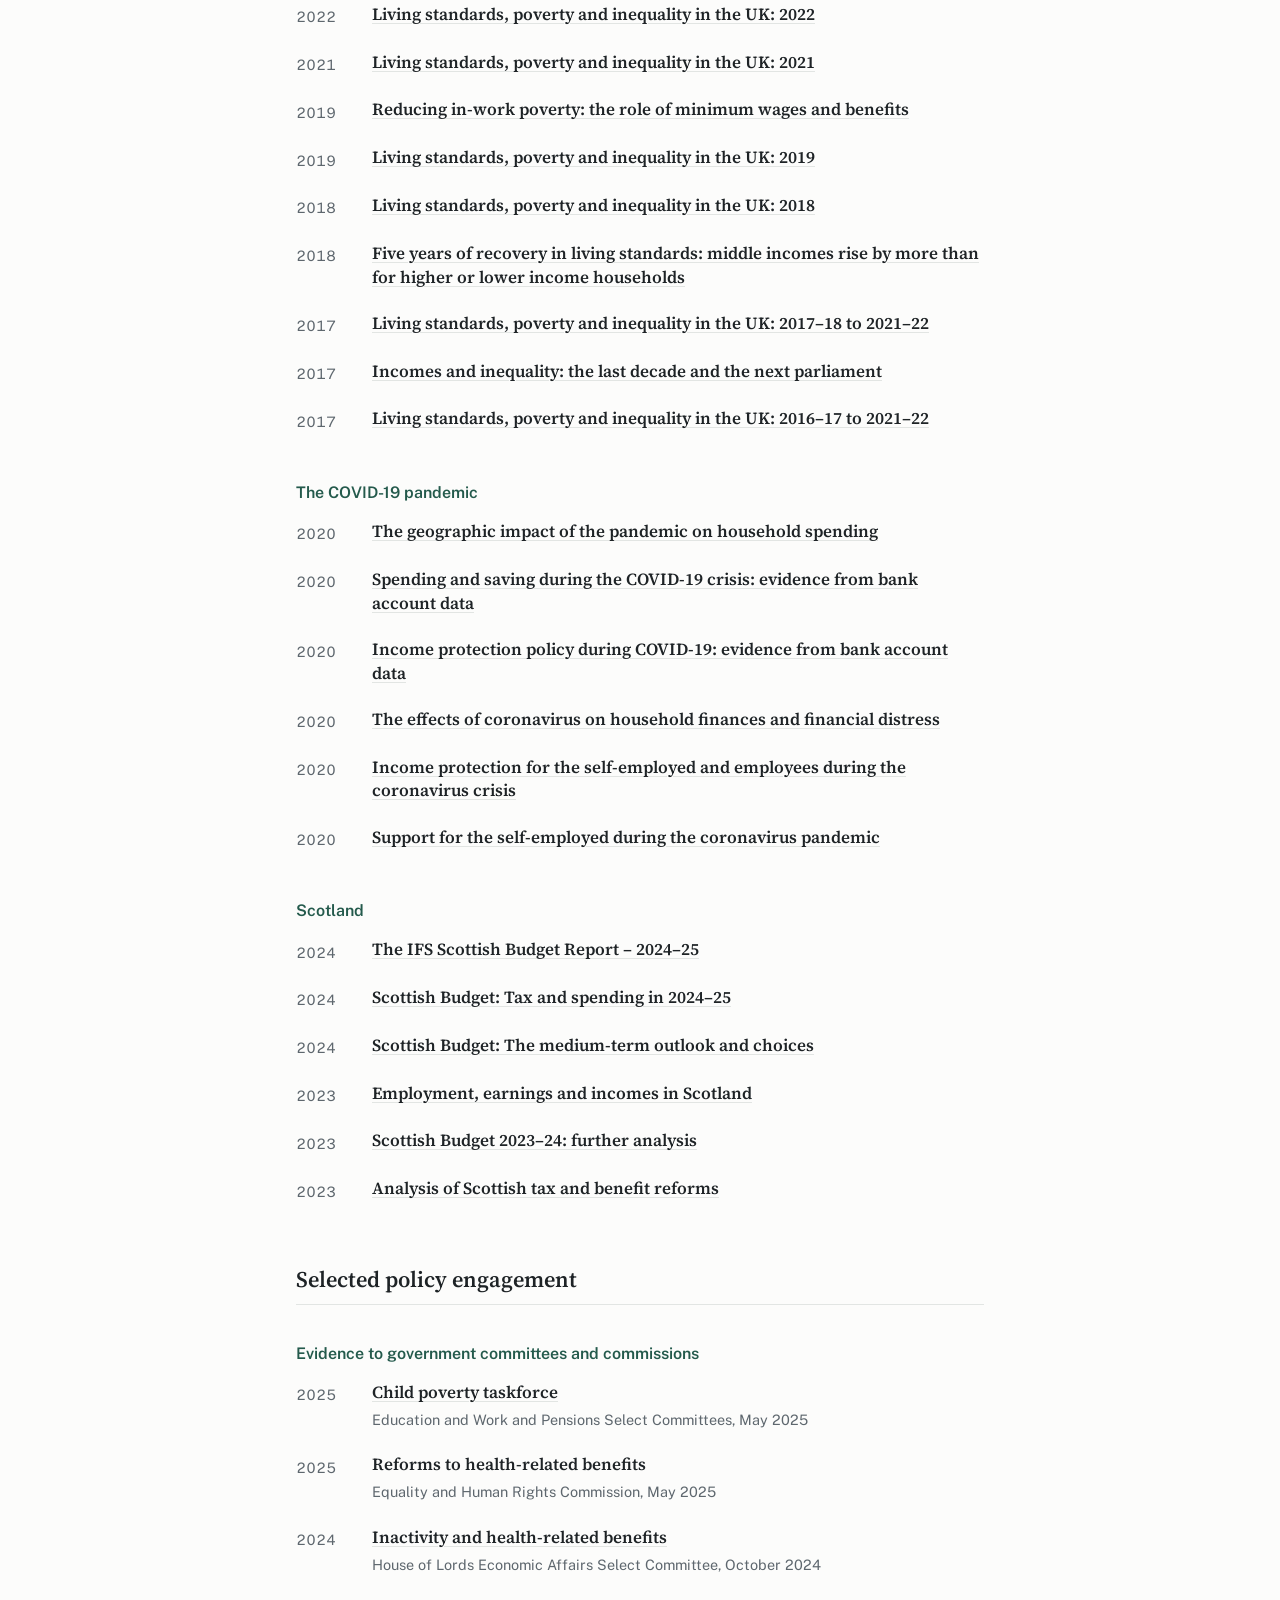
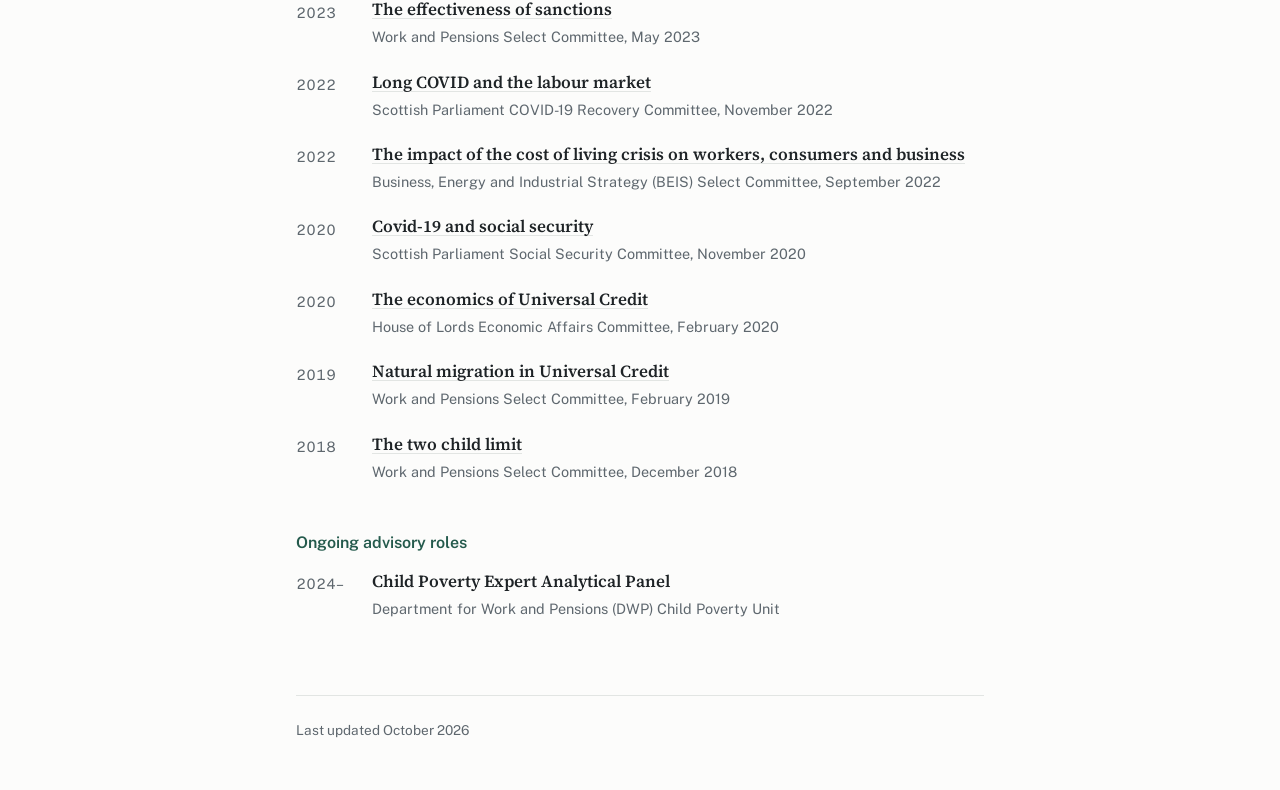
==== commit 2bf4053a: "Remove "Chapter in the" from Deaton Review entries" ====
--- a/policy.html
+++ b/policy.html
@@ -72,7 +72,7 @@
       <div class="year">2023</div>
       <div>
         <h4 class="title"><a href="https://ifs.org.uk/publications/benefits-and-tax-credits">Benefits and tax credits</a></h4>
-        <p class="meta">Chapter in the <a href="https://ifs.org.uk/inequality">IFS Deaton Review of Inequalities</a></p>
+        <p class="meta"><a href="https://ifs.org.uk/inequality">IFS Deaton Review of Inequalities</a></p>
       </div>
     </article>
 
@@ -176,7 +176,7 @@
       <div class="year">2023</div>
       <div>
         <h4 class="title"><a href="https://ifs.org.uk/inequality/inequalities-in-disability/">Inequalities in disability</a></h4>
-        <p class="meta">Chapter in the <a href="https://ifs.org.uk/inequality">IFS Deaton Review of Inequalities</a></p>
+        <p class="meta"><a href="https://ifs.org.uk/inequality">IFS Deaton Review of Inequalities</a></p>
       </div>
     </article>
 
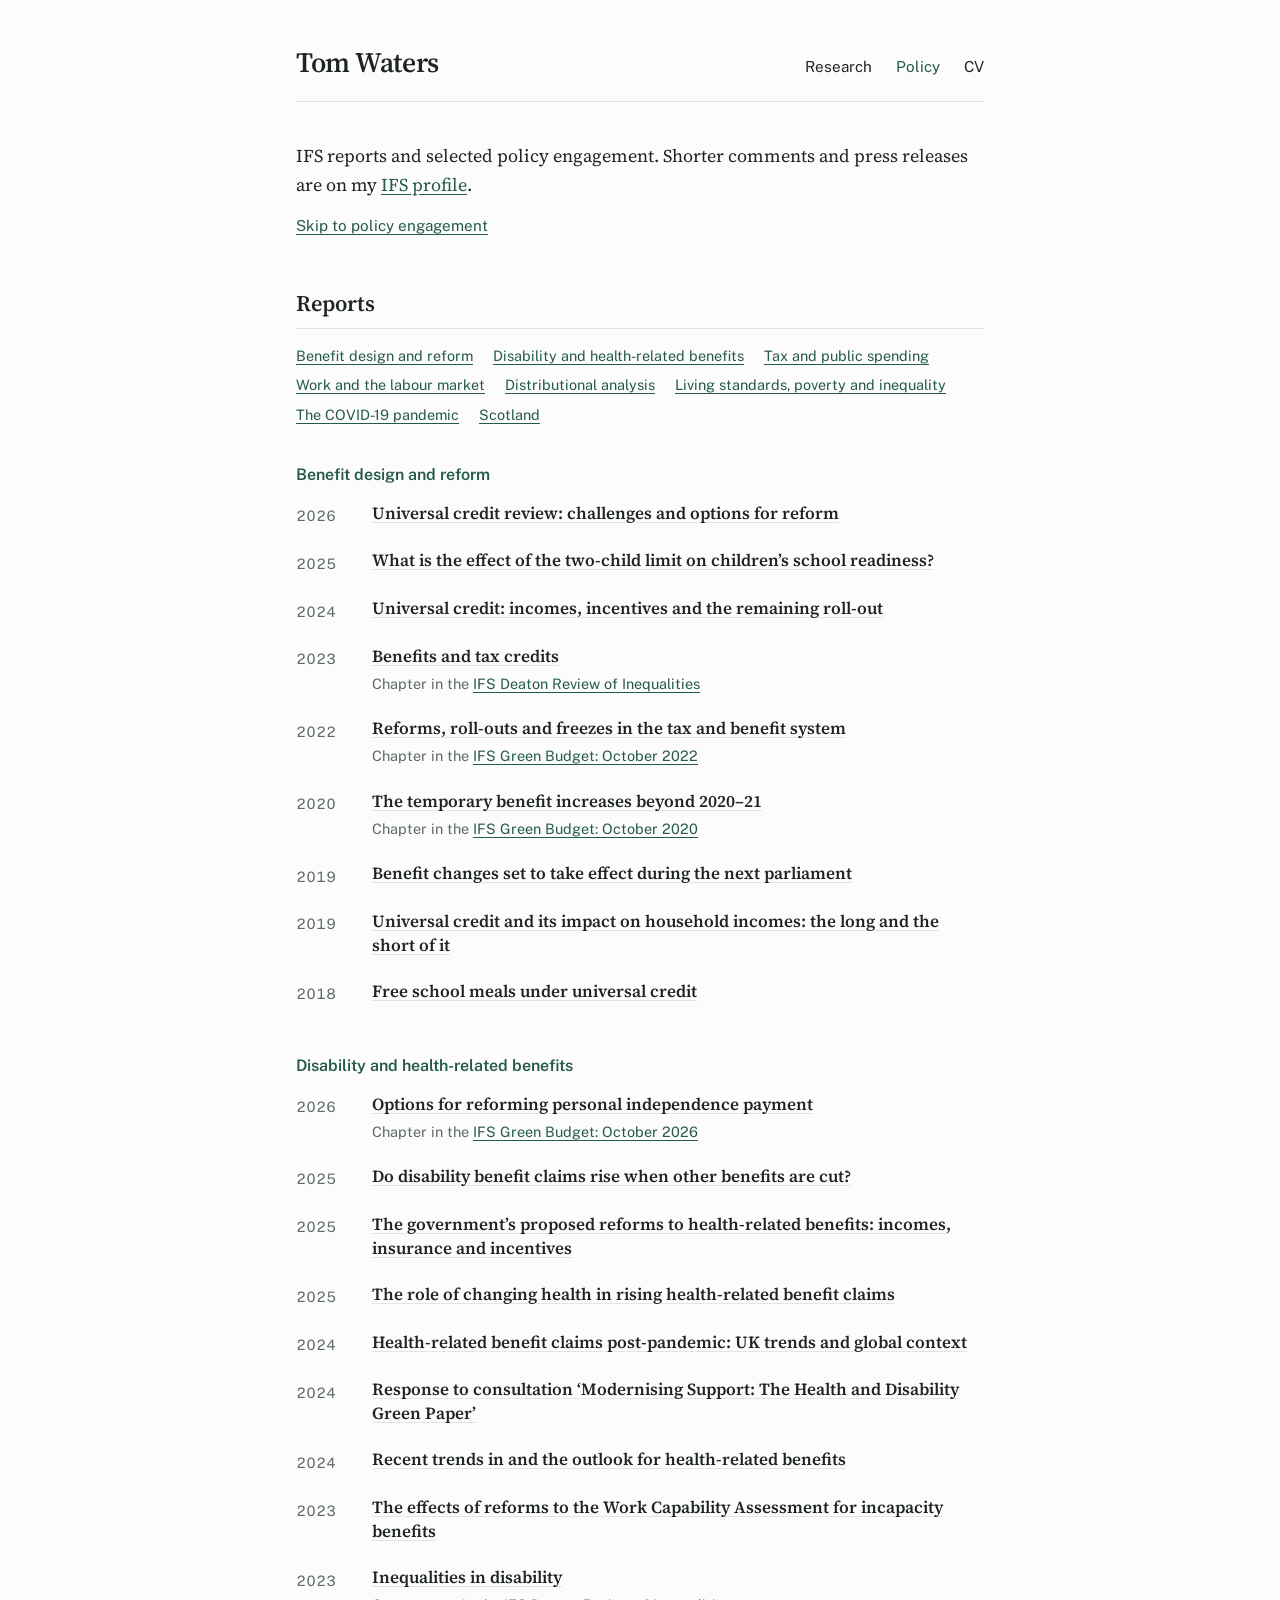
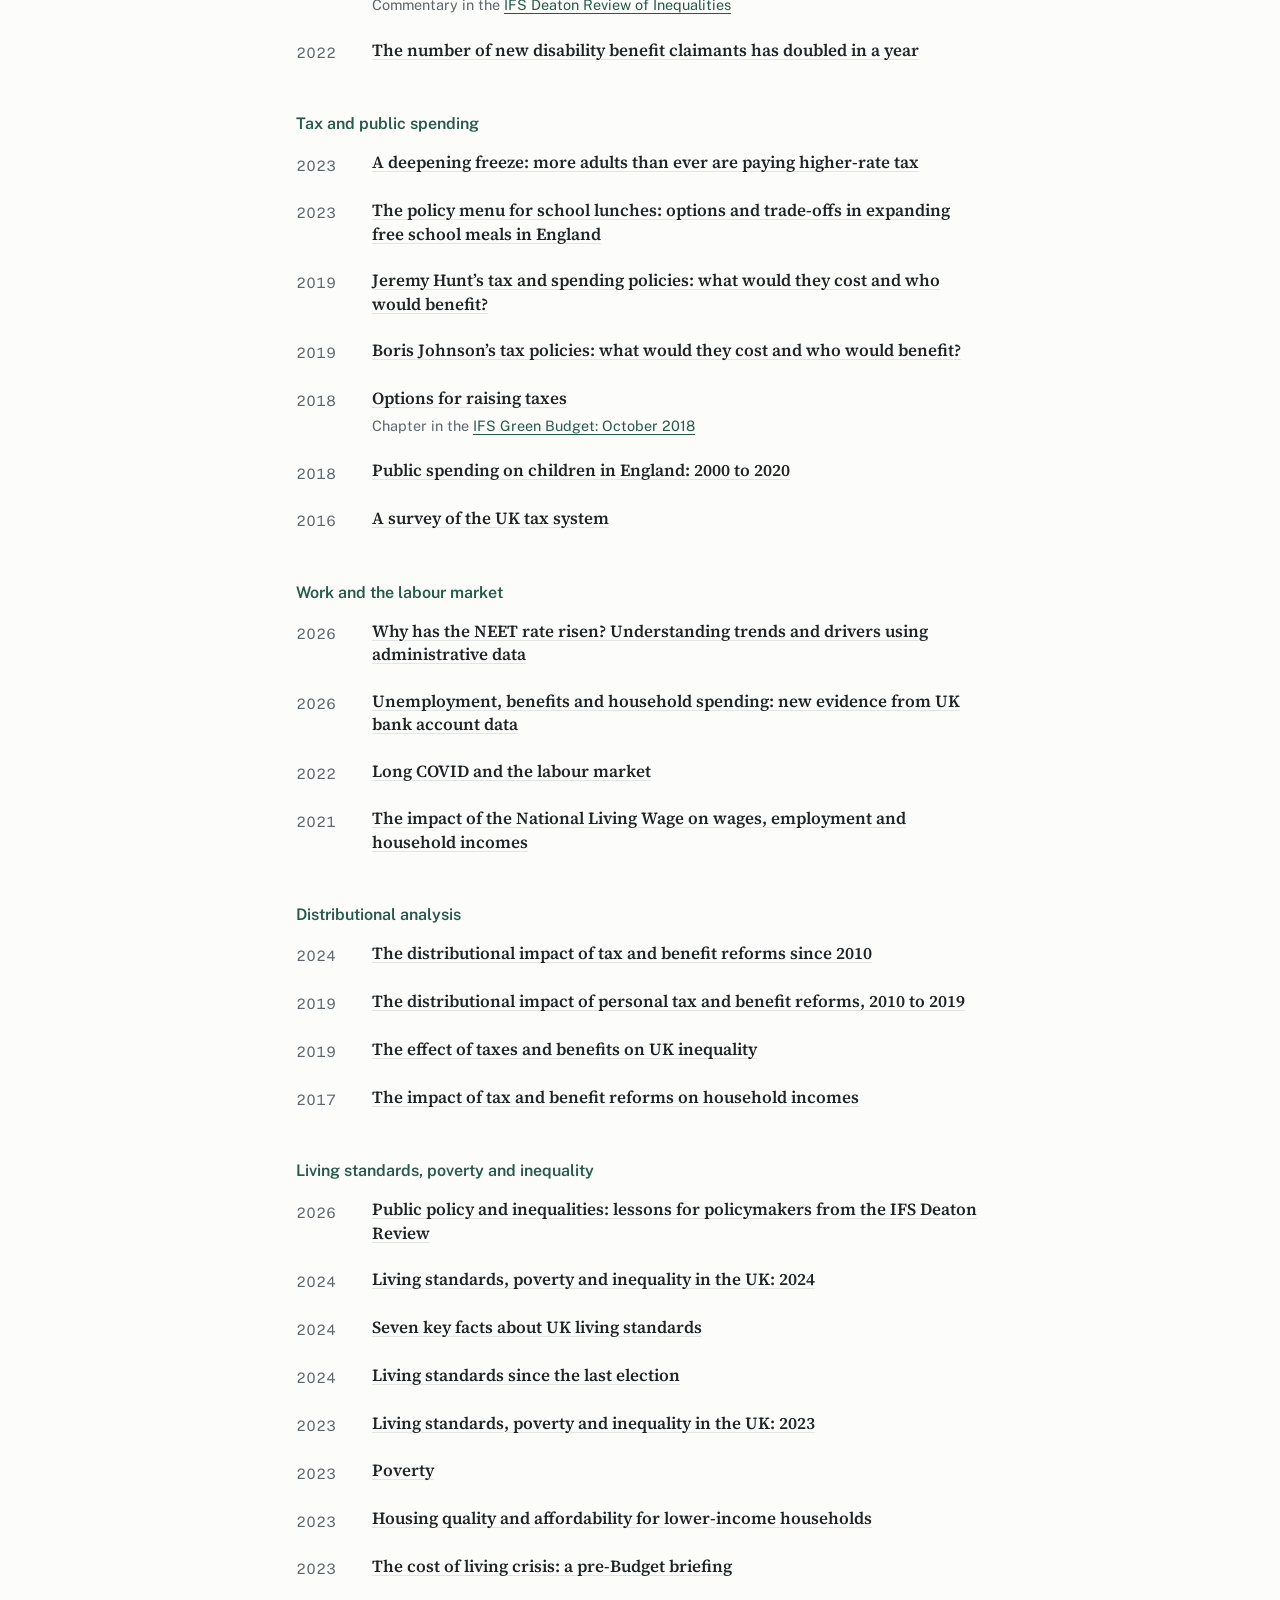
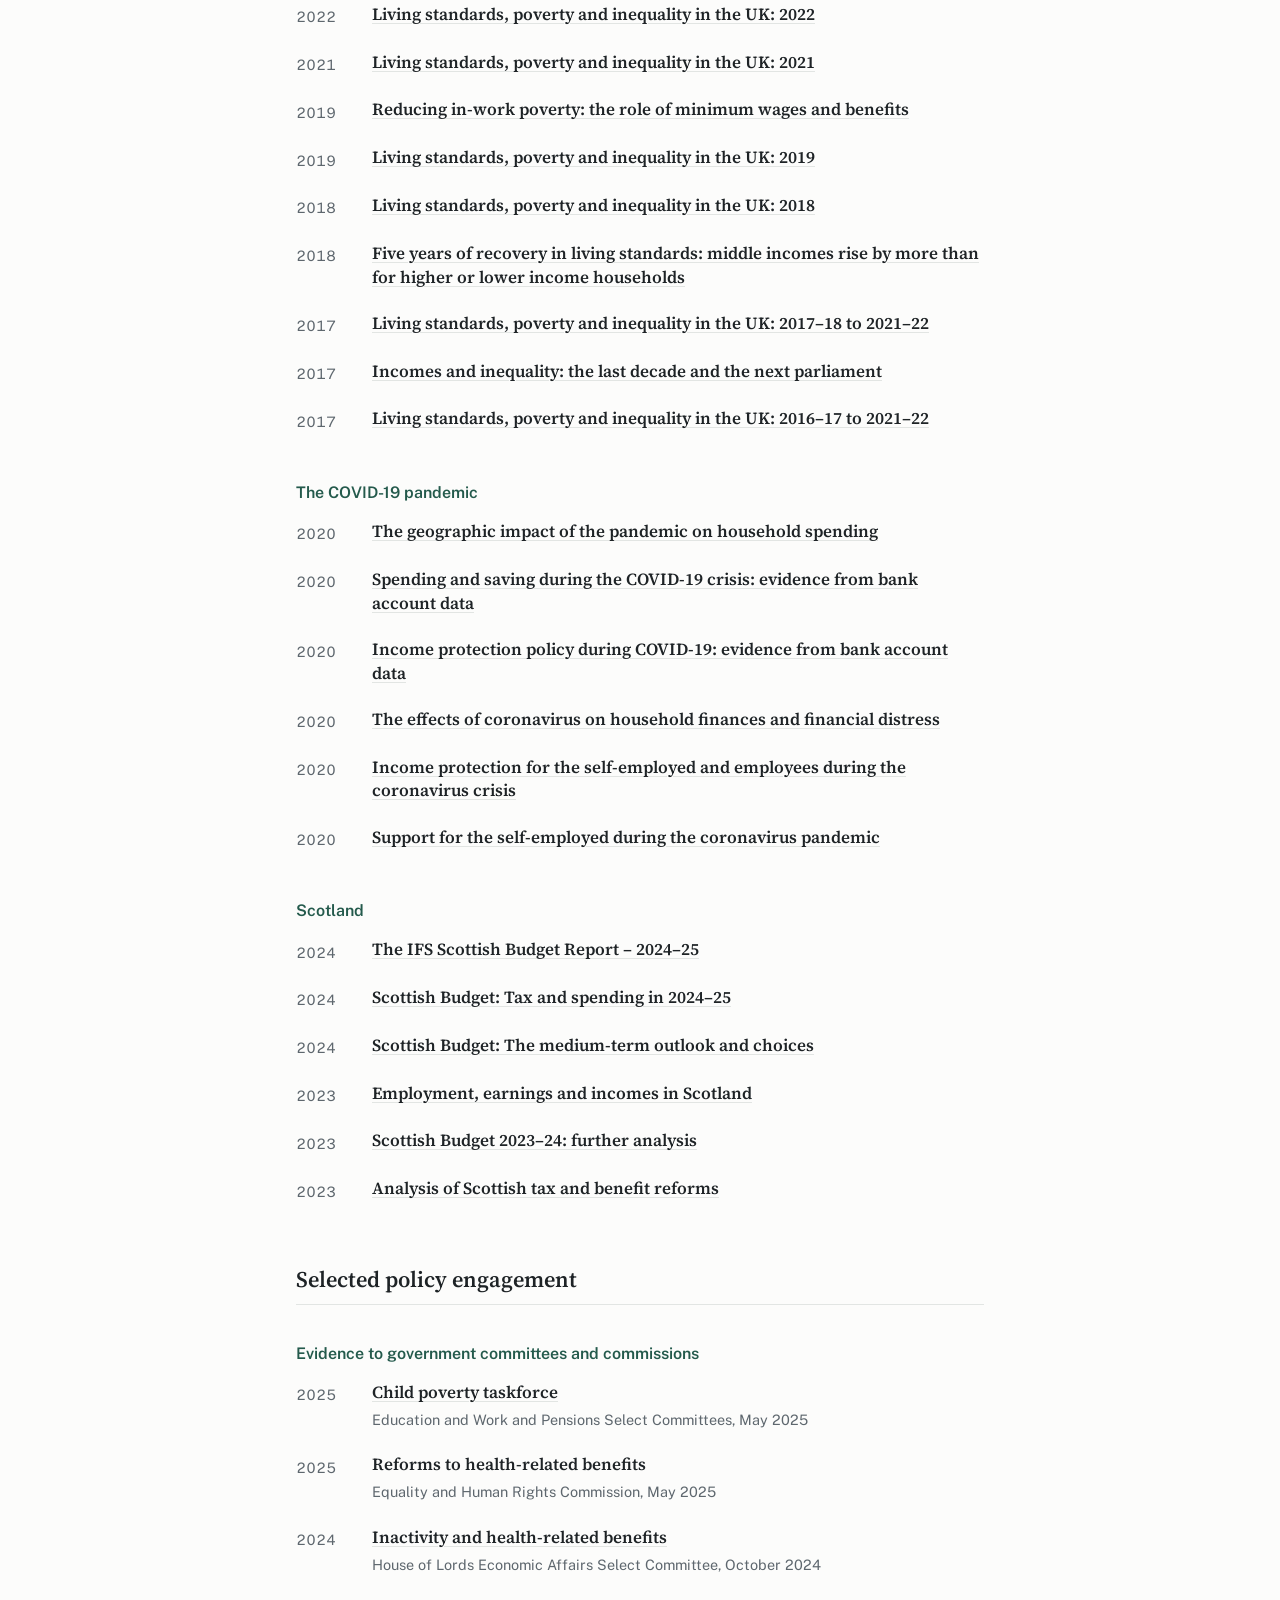
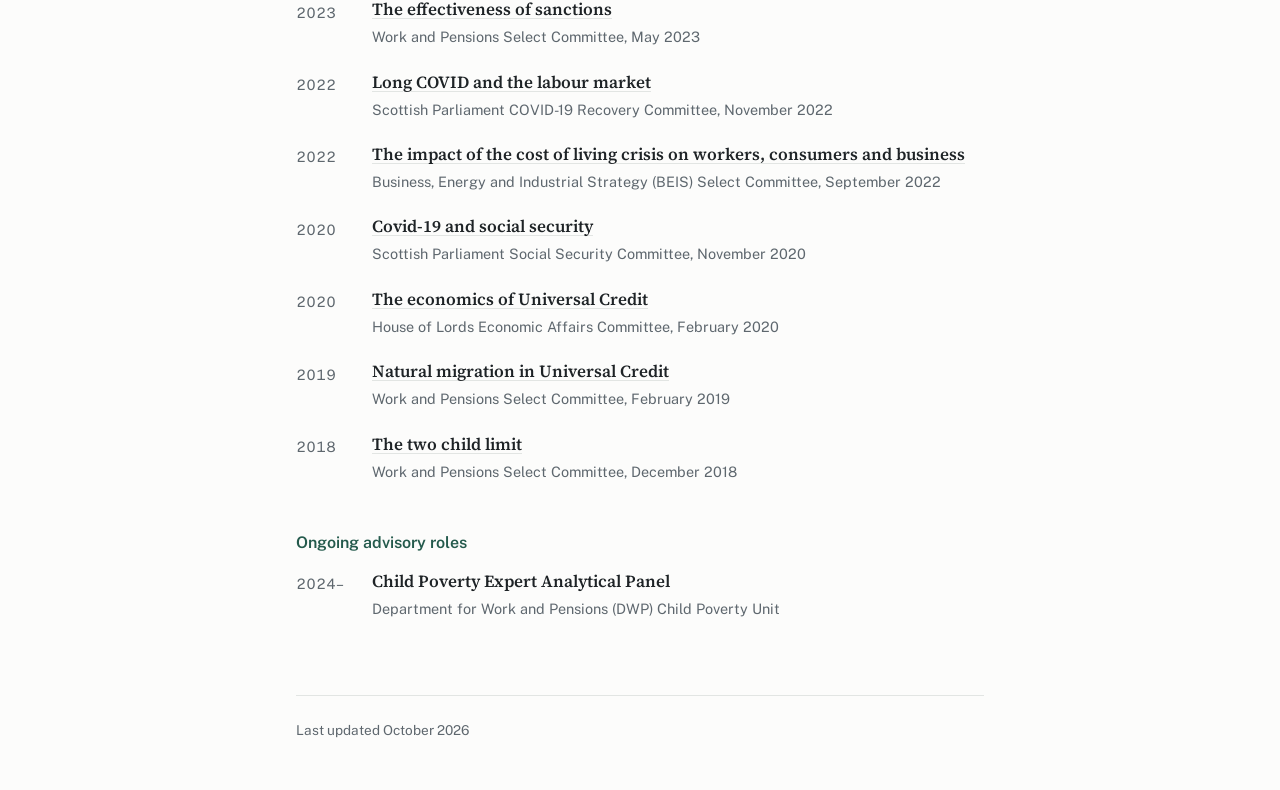
==== commit 81d4caf8: "Update policy.html Tiny update to policy" ====
--- a/policy.html
+++ b/policy.html
@@ -72,7 +72,7 @@
       <div class="year">2023</div>
       <div>
         <h4 class="title"><a href="https://ifs.org.uk/publications/benefits-and-tax-credits">Benefits and tax credits</a></h4>
-        <p class="meta"><a href="https://ifs.org.uk/inequality">IFS Deaton Review of Inequalities</a></p>
+        <p class="meta">Chapter in the <a href="https://ifs.org.uk/inequality">IFS Deaton Review of Inequalities</a></p>
       </div>
     </article>
 
@@ -176,7 +176,7 @@
       <div class="year">2023</div>
       <div>
         <h4 class="title"><a href="https://ifs.org.uk/inequality/inequalities-in-disability/">Inequalities in disability</a></h4>
-        <p class="meta"><a href="https://ifs.org.uk/inequality">IFS Deaton Review of Inequalities</a></p>
+        <p class="meta">Commentary in the <a href="https://ifs.org.uk/inequality">IFS Deaton Review of Inequalities</a></p>
       </div>
     </article>
 
